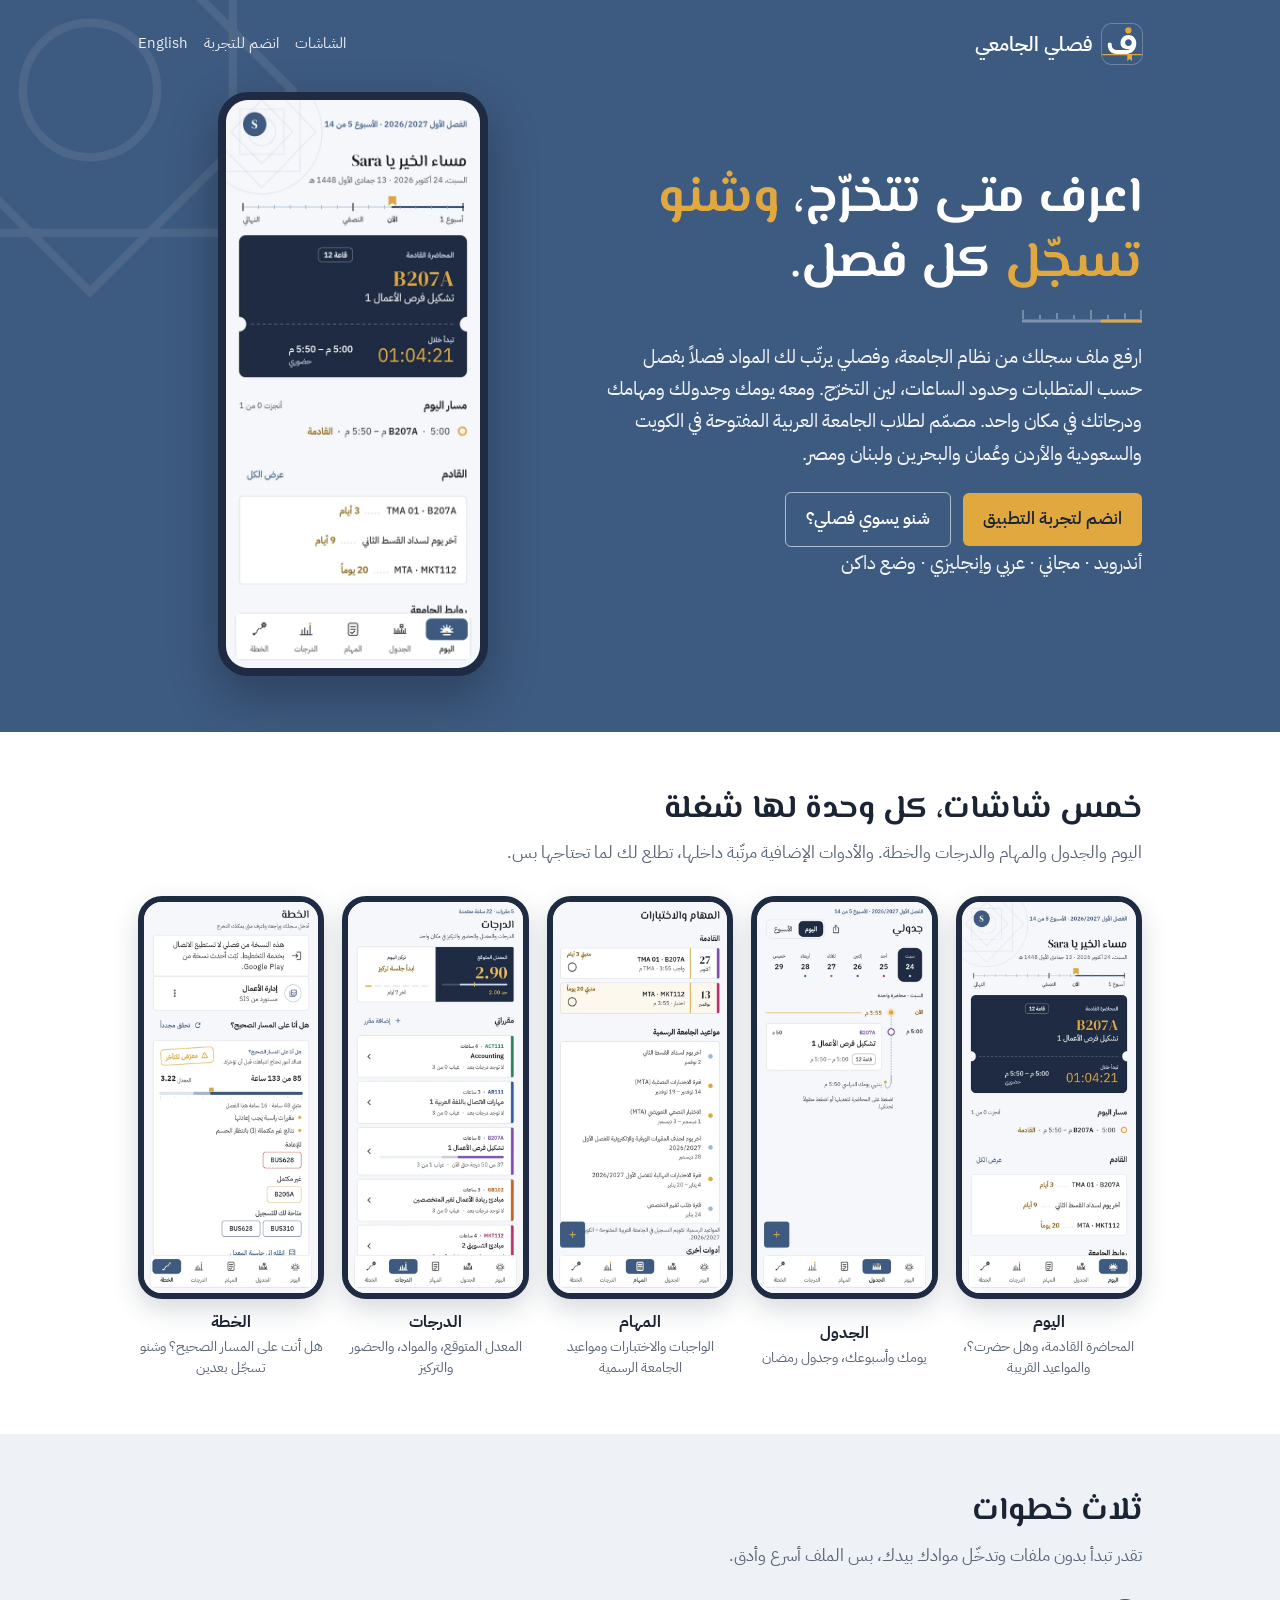
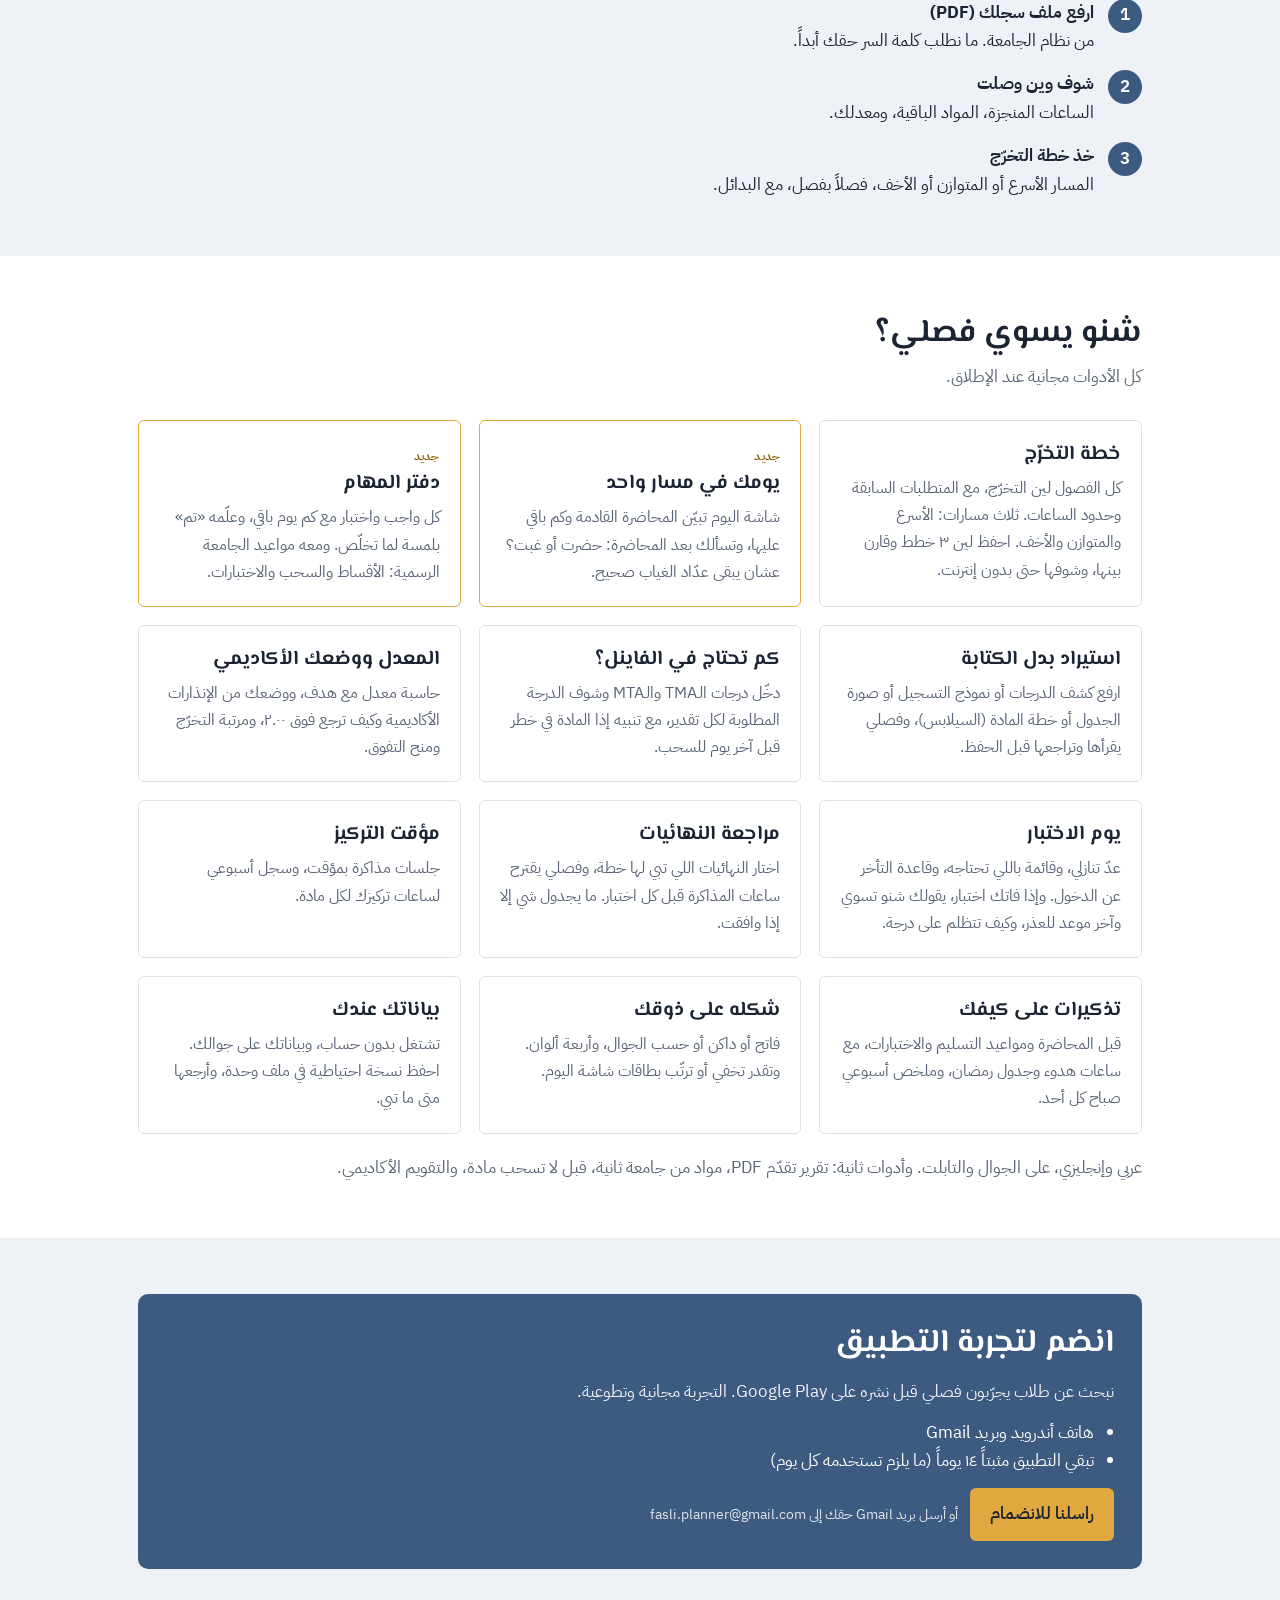
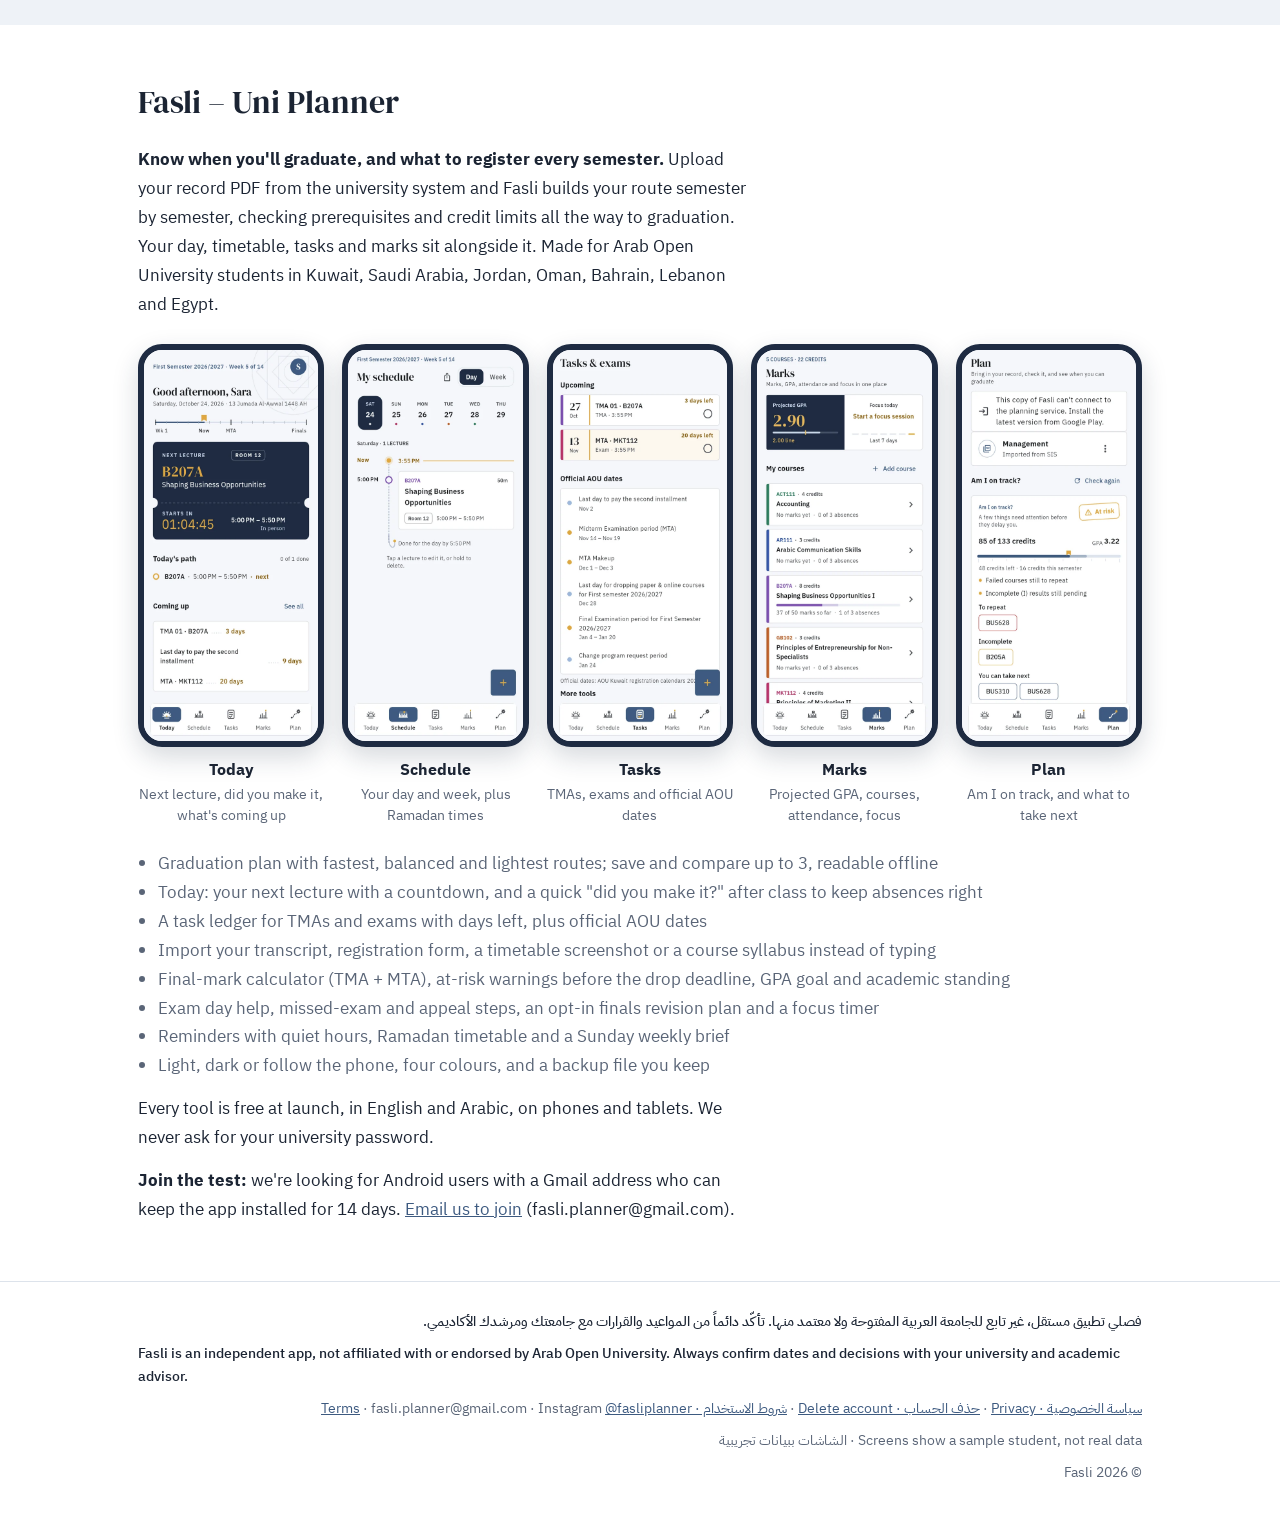
==== index.html @ 9a570fa9 "Terms of Use page; privacy policy: under-18 line, laws by country, no SIS passwords" ====
<!doctype html>
<html lang="ar" dir="rtl">
<head>
<meta charset="utf-8">
<meta name="viewport" content="width=device-width, initial-scale=1">
<title>Fasli – Uni Planner | فصلي الجامعي</title>
<meta name="description" content="فصلي: خطة تخرّجك فصلاً بفصل من ملف نظام الجامعة، وجدولك ومهامك ودرجاتك ومعدلك في مكان واحد. Fasli: your graduation plan from your SIS record, plus your timetable, tasks, marks and GPA.">
<meta property="og:title" content="Fasli – Uni Planner | فصلي الجامعي">
<meta property="og:description" content="Know when you'll graduate and what to register each semester. اعرف متى تتخرّج وشنو تسجّل كل فصل.">
<meta property="og:image" content="https://fasliplanner.github.io/img/ar_1_today.webp">
<link rel="icon" href="icon.svg" type="image/svg+xml">
<link rel="preconnect" href="https://fonts.googleapis.com">
<link rel="preconnect" href="https://fonts.gstatic.com" crossorigin>
<link rel="stylesheet" href="https://fonts.googleapis.com/css2?family=DM+Serif+Display&family=El+Messiri:wght@600;700&family=IBM+Plex+Sans+Arabic:wght@400;500;600&display=swap">
<style>
:root{--slate:#3D5A80;--night:#1E2B42;--gold:#E0A83F;--gold-text:#8A5E0E;--bg:#ffffff;--soft:#eef2f7;--ink:#1b2433;--muted:#5a6577;--line:#dde3eb;--link:#3D5A80;--card:#ffffff;
--display:"El Messiri","DM Serif Display",Georgia,serif;--body:"IBM Plex Sans Arabic",Tahoma,"Noto Sans Arabic",Arial,sans-serif}
@media (prefers-color-scheme:dark){:root{--bg:#11161e;--soft:#1a2230;--ink:#e8ecf2;--muted:#a1abba;--line:#2a3342;--link:#9cb8de;--card:#151b25;--gold-text:#E9B95A;color-scheme:dark}}
*{box-sizing:border-box}
body{margin:0;background:var(--bg);color:var(--ink);font:17px/1.7 var(--body)}
a{color:var(--link)}
:lang(en){--display:"DM Serif Display","El Messiri",Georgia,serif}
.in{max-width:1040px;margin:0 auto;padding-left:max(18px,env(safe-area-inset-left));padding-right:max(18px,env(safe-area-inset-right))}
header.hero{background:var(--slate);color:#fff;position:relative;overflow:hidden}
header.hero::before{content:"";position:absolute;inset-block-start:-120px;inset-inline-end:-120px;width:420px;height:420px;opacity:.08;background:url("data:image/svg+xml,%3Csvg xmlns='http://www.w3.org/2000/svg' viewBox='-50 -50 100 100'%3E%3Cg fill='none' stroke='%23fff' stroke-width='2'%3E%3Crect x='-34' y='-34' width='68' height='68'/%3E%3Crect x='-34' y='-34' width='68' height='68' transform='rotate(45)'/%3E%3Ccircle r='16'/%3E%3C/g%3E%3C/svg%3E") center/contain no-repeat;pointer-events:none}
header.hero .in{padding-top:24px;padding-bottom:56px;display:grid;gap:28px;position:relative}
nav{display:flex;justify-content:space-between;align-items:center;gap:12px;flex-wrap:wrap}
.brand{display:flex;align-items:center;gap:10px;font-weight:600;font-size:20px;color:#fff;text-decoration:none}
.brand img{width:40px;height:40px;border-radius:10px;box-shadow:0 0 0 1px rgba(255,255,255,.25)}
nav .links{display:flex;gap:16px;flex-wrap:wrap}
nav .links a{color:#fff;opacity:.9;font-size:15px;text-decoration:none}
.hero-grid{display:grid;grid-template-columns:1.25fr 1fr;gap:36px;align-items:center}
h1,h2,h3{font-family:var(--display);font-weight:700;text-wrap:balance}
:lang(en) h1,:lang(en) h2,:lang(en) h3,h2:lang(en){font-weight:400}
h1{font-size:clamp(32px,6vw,50px);line-height:1.3;margin:0 0 12px}
h1 em{font-style:normal;color:var(--gold)}
.ruler{display:block;width:120px;height:14px;margin:0 0 18px}
.hero p{margin:0 0 22px;opacity:.93;font-size:19px;max-width:34em}
.cta{display:flex;flex-wrap:wrap;gap:12px;align-items:center}
.btn{display:inline-block;padding:12px 20px;border-radius:6px;font-weight:600;text-decoration:none}
.btn:focus-visible{outline:3px solid var(--gold);outline-offset:2px}
.btn-gold{background:var(--gold);color:#1b2433}
.btn-ghost{border:1.5px solid rgba(255,255,255,.6);color:#fff}
.small{font-size:14px;opacity:.85}
.shot{display:block;width:100%;max-width:270px;height:auto;aspect-ratio:540/1168;border-radius:30px;border:8px solid var(--night);background:var(--night);box-shadow:0 20px 50px rgba(0,0,0,.28)}
.hero .shot{justify-self:center}
section{padding-top:56px;padding-bottom:56px}
section.alt{background:var(--soft)}
h2{font-size:clamp(26px,4vw,32px);line-height:1.35;margin:0 0 8px}
.lead{color:var(--muted);margin:0 0 28px;max-width:40em}
.tabs{display:grid;grid-template-columns:repeat(5,minmax(0,1fr));gap:18px}
.tabs figure{margin:0;display:grid;gap:10px;justify-items:center;text-align:center}
.tabs .shot{max-width:200px;border-width:6px;border-radius:24px;box-shadow:0 10px 26px rgba(30,43,66,.18)}
.tabs figcaption b{display:block;font-size:16px}
.tabs figcaption span{display:block;color:var(--muted);font-size:14px;line-height:1.5}
.grid{display:grid;grid-template-columns:repeat(auto-fit,minmax(250px,1fr));gap:18px}
.card{background:var(--card);border:1px solid var(--line);border-radius:6px;padding:20px}
.card.new{border-color:var(--gold)}
.card h3{margin:0 0 6px;font-size:20px;line-height:1.4}
.card p{margin:0;color:var(--muted);font-size:16px}
.tag{display:inline-block;font-size:12px;font-weight:600;color:var(--gold-text);letter-spacing:.02em;margin-bottom:4px}
.steps{counter-reset:s;display:grid;gap:14px;padding:0;margin:0;list-style:none}
.steps li{counter-increment:s;display:flex;gap:14px;align-items:flex-start}
.steps li::before{content:counter(s);flex:none;width:34px;height:34px;border-radius:50%;background:var(--slate);color:#fff;display:grid;place-items:center;font-weight:600}
.join{background:var(--slate);color:#fff;border-radius:10px;padding:28px;display:grid;gap:12px}
.join p{margin:0;opacity:.93}
.join ul{margin:0;padding-inline-start:20px}
.en{direction:ltr;text-align:left}
.en .in{display:grid;gap:14px}
.en p{margin:0;max-width:62ch}
.en ul{margin:0;padding-left:20px;color:var(--muted)}
.en .tabs{margin:10px 0}
footer{border-top:1px solid var(--line);padding-top:28px;padding-bottom:28px;color:var(--muted);font-size:14px}
footer .in{display:grid;gap:8px}
footer p{margin:0}
.disc{font-weight:500;color:var(--ink)}
@media (max-width:860px){.tabs{grid-template-columns:none;grid-auto-flow:column;grid-auto-columns:minmax(170px,46%);overflow-x:auto;scroll-snap-type:x mandatory;padding-bottom:8px}.tabs figure{scroll-snap-align:start}}
@media (max-width:720px){.hero-grid{grid-template-columns:1fr}}
</style>
</head>
<body>
<header class="hero">
  <div class="in">
    <nav>
      <a class="brand" href="./"><img src="icon.svg" alt="" width="40" height="40">فصلي الجامعي</a>
      <div class="links"><a href="#tabs">الشاشات</a><a href="#join">انضم للتجربة</a><a href="#en" lang="en">English</a></div>
    </nav>
    <div class="hero-grid">
      <div>
        <h1>اعرف متى تتخرّج، <em>وشنو تسجّل</em> كل فصل.</h1>
        <svg class="ruler" viewBox="0 0 120 14" aria-hidden="true"><path d="M1 12H119" stroke="rgba(255,255,255,.35)" stroke-width="3" stroke-linecap="round"/><path d="M80 12H119" stroke="#E0A83F" stroke-width="3" stroke-linecap="round"/><g stroke="rgba(255,255,255,.6)"><path d="M1 10V1M18 10V6M35 10V4M52 10V6M69 10V1M86 10V6M103 10V4M119 10V1"/></g></svg>
        <p>ارفع ملف سجلك من نظام الجامعة، وفصلي يرتّب لك المواد فصلاً بفصل حسب المتطلبات وحدود الساعات، لين التخرّج. ومعه يومك وجدولك ومهامك ودرجاتك في مكان واحد. مصمّم لطلاب الجامعة العربية المفتوحة في الكويت والسعودية والأردن وعُمان والبحرين ولبنان ومصر.</p>
        <div class="cta">
          <a class="btn btn-gold" href="#join">انضم لتجربة التطبيق</a>
          <a class="btn btn-ghost" href="#features">شنو يسوي فصلي؟</a>
        </div>
        <p class="small">أندرويد · مجاني · عربي وإنجليزي · وضع داكن</p>
      </div>
      <img class="shot" src="img/ar_1_today.webp" width="540" height="1168" alt="شاشة اليوم في فصلي: المحاضرة القادمة، وعدّ تنازلي، ومسار اليوم، ببيانات طالبة تجريبية">
    </div>
  </div>
</header>

<section id="tabs">
  <div class="in">
    <h2>خمس شاشات، كل وحدة لها شغلة</h2>
    <p class="lead">اليوم والجدول والمهام والدرجات والخطة. والأدوات الإضافية مرتّبة داخلها، تطلع لك لما تحتاجها بس.</p>
    <div class="tabs">
      <figure><img class="shot" src="img/ar_1_today.webp" width="540" height="1168" loading="lazy" alt="شاشة اليوم"><figcaption><b>اليوم</b><span>المحاضرة القادمة، وهل حضرت؟، والمواعيد القريبة</span></figcaption></figure>
      <figure><img class="shot" src="img/ar_2_schedule.webp" width="540" height="1168" loading="lazy" alt="شاشة الجدول"><figcaption><b>الجدول</b><span>يومك وأسبوعك، وجدول رمضان</span></figcaption></figure>
      <figure><img class="shot" src="img/ar_5_tasks.webp" width="540" height="1168" loading="lazy" alt="شاشة المهام والاختبارات"><figcaption><b>المهام</b><span>الواجبات والاختبارات ومواعيد الجامعة الرسمية</span></figcaption></figure>
      <figure><img class="shot" src="img/ar_4_marks.webp" width="540" height="1168" loading="lazy" alt="شاشة الدرجات"><figcaption><b>الدرجات</b><span>المعدل المتوقع، والمواد، والحضور والتركيز</span></figcaption></figure>
      <figure><img class="shot" src="img/ar_3_plan.webp" width="540" height="1168" loading="lazy" alt="شاشة الخطة"><figcaption><b>الخطة</b><span>هل أنت على المسار الصحيح؟ وشنو تسجّل بعدين</span></figcaption></figure>
    </div>
  </div>
</section>

<section class="alt" id="how">
  <div class="in">
    <h2>ثلاث خطوات</h2>
    <p class="lead">تقدر تبدأ بدون ملفات وتدخّل موادك بيدك، بس الملف أسرع وأدق.</p>
    <ol class="steps">
      <li><div><b>ارفع ملف سجلك (PDF)</b><br>من نظام الجامعة. ما نطلب كلمة السر حقك أبداً.</div></li>
      <li><div><b>شوف وين وصلت</b><br>الساعات المنجزة، المواد الباقية، ومعدلك.</div></li>
      <li><div><b>خذ خطة التخرّج</b><br>المسار الأسرع أو المتوازن أو الأخف، فصلاً بفصل، مع البدائل.</div></li>
    </ol>
  </div>
</section>

<section id="features">
  <div class="in">
    <h2>شنو يسوي فصلي؟</h2>
    <p class="lead">كل الأدوات مجانية عند الإطلاق.</p>
    <div class="grid">
      <div class="card"><h3>خطة التخرّج</h3><p>كل الفصول لين التخرّج، مع المتطلبات السابقة وحدود الساعات. ثلاث مسارات: الأسرع والمتوازن والأخف. احفظ لين ٣ خطط وقارن بينها، وشوفها حتى بدون إنترنت.</p></div>
      <div class="card new"><span class="tag">جديد</span><h3>يومك في مسار واحد</h3><p>شاشة اليوم تبيّن المحاضرة القادمة وكم باقي عليها، وتسألك بعد المحاضرة: حضرت أو غبت؟ عشان يبقى عدّاد الغياب صحيح.</p></div>
      <div class="card new"><span class="tag">جديد</span><h3>دفتر المهام</h3><p>كل واجب واختبار مع كم يوم باقي، وعلّمه «تم» بلمسة لما تخلّص. ومعه مواعيد الجامعة الرسمية: الأقساط والسحب والاختبارات.</p></div>
      <div class="card"><h3>استيراد بدل الكتابة</h3><p>ارفع كشف الدرجات أو نموذج التسجيل أو صورة الجدول أو خطة المادة (السيلابس)، وفصلي يقرأها وتراجعها قبل الحفظ.</p></div>
      <div class="card"><h3>كم تحتاج في الفاينل؟</h3><p>دخّل درجات الـTMA والـMTA وشوف الدرجة المطلوبة لكل تقدير، مع تنبيه إذا المادة في خطر قبل آخر يوم للسحب.</p></div>
      <div class="card"><h3>المعدل ووضعك الأكاديمي</h3><p>حاسبة معدل مع هدف، ووضعك من الإنذارات الأكاديمية وكيف ترجع فوق ٢.٠٠، ومرتبة التخرّج ومنح التفوق.</p></div>
      <div class="card"><h3>يوم الاختبار</h3><p>عدّ تنازلي، وقائمة باللي تحتاجه، وقاعدة التأخر عن الدخول. وإذا فاتك اختبار، يقولك شنو تسوي وآخر موعد للعذر، وكيف تتظلم على درجة.</p></div>
      <div class="card"><h3>مراجعة النهائيات</h3><p>اختار النهائيات اللي تبي لها خطة، وفصلي يقترح ساعات المذاكرة قبل كل اختبار. ما يجدول شي إلا إذا وافقت.</p></div>
      <div class="card"><h3>مؤقت التركيز</h3><p>جلسات مذاكرة بمؤقت، وسجل أسبوعي لساعات تركيزك لكل مادة.</p></div>
      <div class="card"><h3>تذكيرات على كيفك</h3><p>قبل المحاضرة ومواعيد التسليم والاختبارات، مع ساعات هدوء وجدول رمضان، وملخص أسبوعي صباح كل أحد.</p></div>
      <div class="card"><h3>شكله على ذوقك</h3><p>فاتح أو داكن أو حسب الجوال، وأربعة ألوان. وتقدر تخفي أو ترتّب بطاقات شاشة اليوم.</p></div>
      <div class="card"><h3>بياناتك عندك</h3><p>تشتغل بدون حساب، وبياناتك على جوالك. احفظ نسخة احتياطية في ملف وحدة، وأرجعها متى ما تبي.</p></div>
    </div>
    <p style="color:var(--muted);margin:20px 0 0">عربي وإنجليزي، على الجوال والتابلت. وأدوات ثانية: تقرير تقدّم PDF، مواد من جامعة ثانية، قبل لا تسحب مادة، والتقويم الأكاديمي.</p>
  </div>
</section>

<section id="join" class="alt">
  <div class="in">
    <div class="join">
      <h2 style="margin:0">انضم لتجربة التطبيق</h2>
      <p>نبحث عن طلاب يجرّبون فصلي قبل نشره على Google Play. التجربة مجانية وتطوعية.</p>
      <ul>
        <li>هاتف أندرويد وبريد Gmail</li>
        <li>تبقي التطبيق مثبتاً ١٤ يوماً (ما يلزم تستخدمه كل يوم)</li>
      </ul>
      <div class="cta"><a class="btn btn-gold" href="mailto:fasli.planner@gmail.com?subject=%D8%A3%D8%A8%D9%8A%20%D8%A3%D8%AC%D8%B1%D8%A8%20%D9%81%D8%B5%D9%84%D9%8A%20%2F%20Join%20the%20Fasli%20test&amp;body=Gmail%3A%20%0A%D9%86%D9%88%D8%B9%20%D8%A7%D9%84%D9%87%D8%A7%D8%AA%D9%81%20%2F%20Phone%3A%20%0A">راسلنا للانضمام</a><span class="small">أو أرسل بريد Gmail حقك إلى fasli.planner@gmail.com</span></div>
    </div>
  </div>
</section>

<section class="en" id="en" lang="en">
  <div class="in">
    <h2>Fasli – Uni Planner</h2>
    <p><b>Know when you'll graduate, and what to register every semester.</b> Upload your record PDF from the university system and Fasli builds your route semester by semester, checking prerequisites and credit limits all the way to graduation. Your day, timetable, tasks and marks sit alongside it. Made for Arab Open University students in Kuwait, Saudi Arabia, Jordan, Oman, Bahrain, Lebanon and Egypt.</p>
    <div class="tabs">
      <figure><img class="shot" src="img/en_1_today.webp" width="540" height="1168" loading="lazy" alt="Today screen"><figcaption><b>Today</b><span>Next lecture, did you make it, what's coming up</span></figcaption></figure>
      <figure><img class="shot" src="img/en_2_schedule.webp" width="540" height="1168" loading="lazy" alt="Schedule screen"><figcaption><b>Schedule</b><span>Your day and week, plus Ramadan times</span></figcaption></figure>
      <figure><img class="shot" src="img/en_5_tasks.webp" width="540" height="1168" loading="lazy" alt="Tasks screen"><figcaption><b>Tasks</b><span>TMAs, exams and official AOU dates</span></figcaption></figure>
      <figure><img class="shot" src="img/en_4_marks.webp" width="540" height="1168" loading="lazy" alt="Marks screen"><figcaption><b>Marks</b><span>Projected GPA, courses, attendance, focus</span></figcaption></figure>
      <figure><img class="shot" src="img/en_3_plan.webp" width="540" height="1168" loading="lazy" alt="Plan screen"><figcaption><b>Plan</b><span>Am I on track, and what to take next</span></figcaption></figure>
    </div>
    <ul>
      <li>Graduation plan with fastest, balanced and lightest routes; save and compare up to 3, readable offline</li>
      <li>Today: your next lecture with a countdown, and a quick "did you make it?" after class to keep absences right</li>
      <li>A task ledger for TMAs and exams with days left, plus official AOU dates</li>
      <li>Import your transcript, registration form, a timetable screenshot or a course syllabus instead of typing</li>
      <li>Final-mark calculator (TMA + MTA), at-risk warnings before the drop deadline, GPA goal and academic standing</li>
      <li>Exam day help, missed-exam and appeal steps, an opt-in finals revision plan and a focus timer</li>
      <li>Reminders with quiet hours, Ramadan timetable and a Sunday weekly brief</li>
      <li>Light, dark or follow the phone, four colours, and a backup file you keep</li>
    </ul>
    <p>Every tool is free at launch, in English and Arabic, on phones and tablets. We never ask for your university password.</p>
    <p><b>Join the test:</b> we're looking for Android users with a Gmail address who can keep the app installed for 14 days. <a href="mailto:fasli.planner@gmail.com?subject=Join%20the%20Fasli%20test&amp;body=Gmail%3A%20%0APhone%3A%20%0A">Email us to join</a> (fasli.planner@gmail.com).</p>
  </div>
</section>

<footer>
  <div class="in">
    <p class="disc">فصلي تطبيق مستقل، غير تابع للجامعة العربية المفتوحة ولا معتمد منها. تأكّد دائماً من المواعيد والقرارات مع جامعتك ومرشدك الأكاديمي.</p>
    <p class="disc" lang="en" dir="ltr">Fasli is an independent app, not affiliated with or endorsed by Arab Open University. Always confirm dates and decisions with your university and academic advisor.</p>
    <p><a href="privacy/">سياسة الخصوصية · Privacy</a> · <a href="delete-account/">حذف الحساب · Delete account</a> · <a href="terms/">شروط الاستخدام · Terms</a> · fasli.planner@gmail.com · Instagram <a href="https://www.instagram.com/fasliplanner/">@fasliplanner</a></p>
    <p>Screens show a sample student, not real data · الشاشات ببيانات تجريبية</p>
    <p>© 2026 Fasli</p>
  </div>
</footer>
</body>
</html>
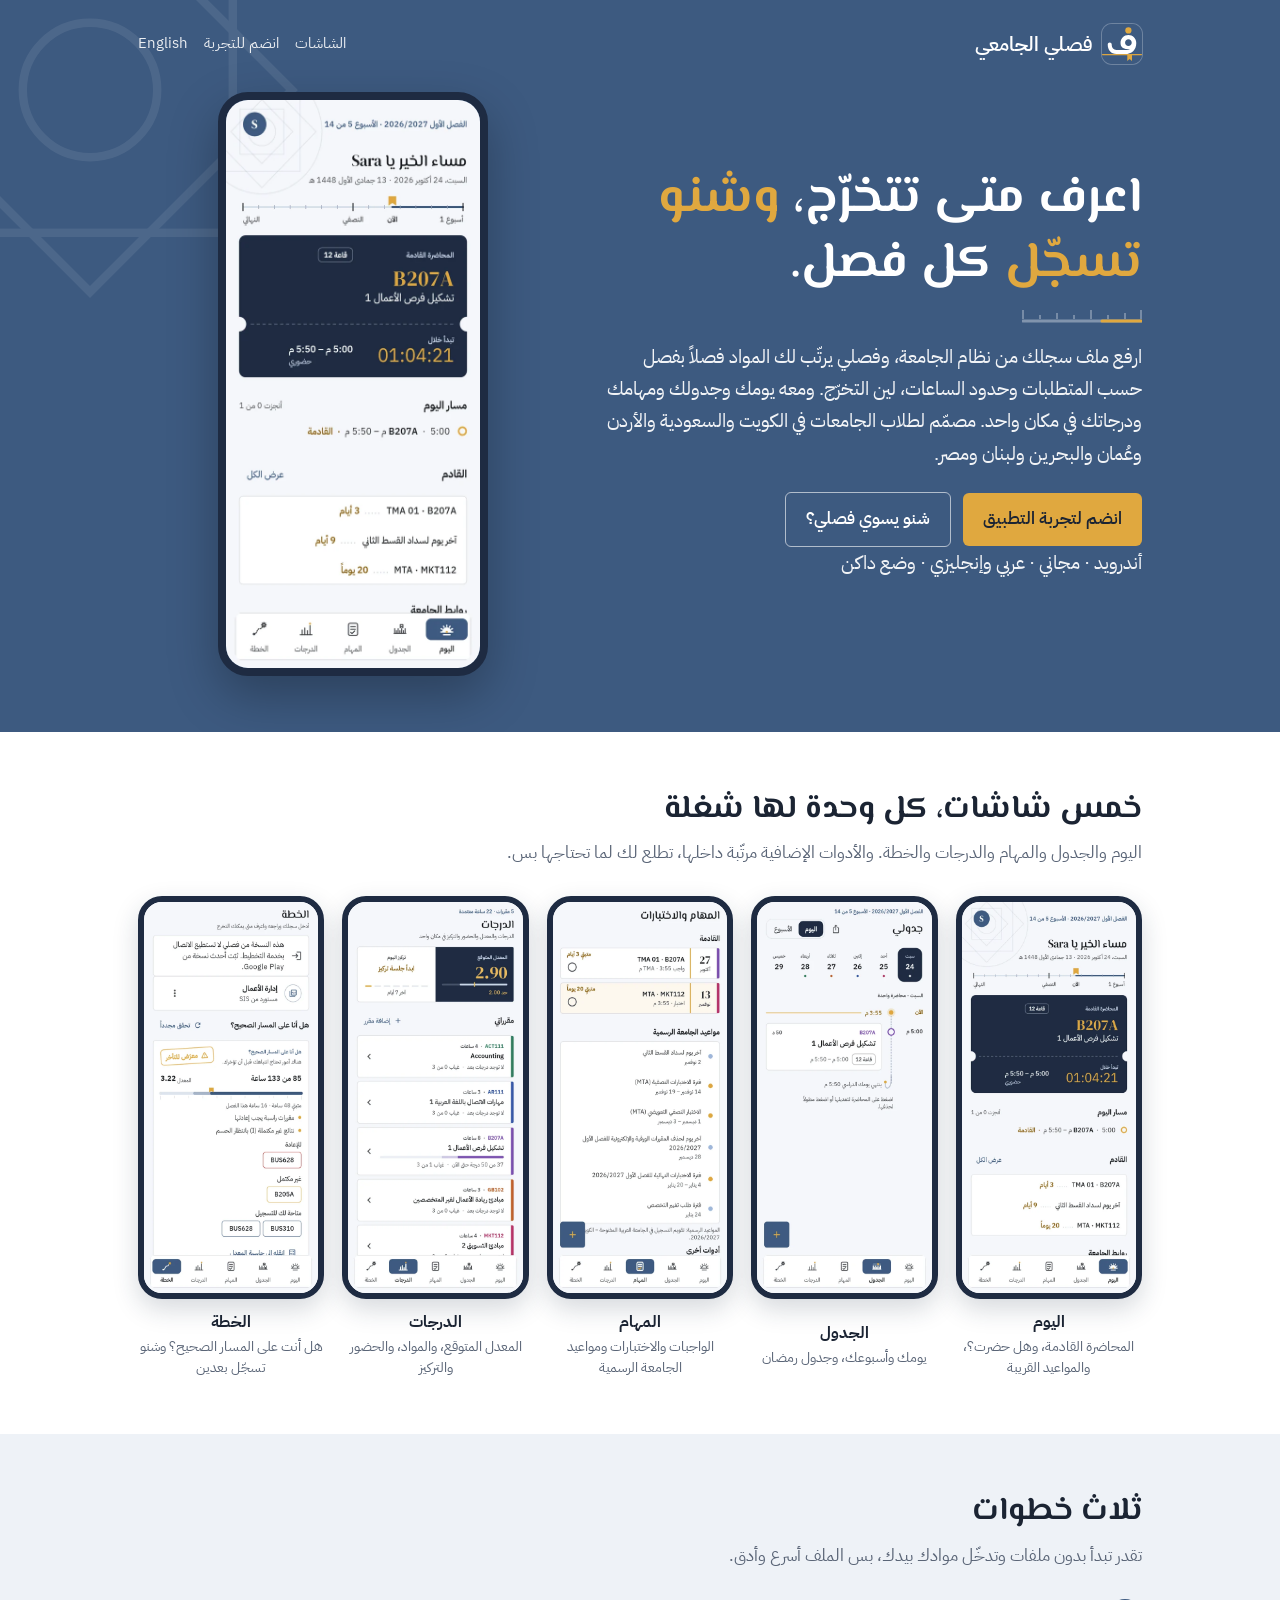
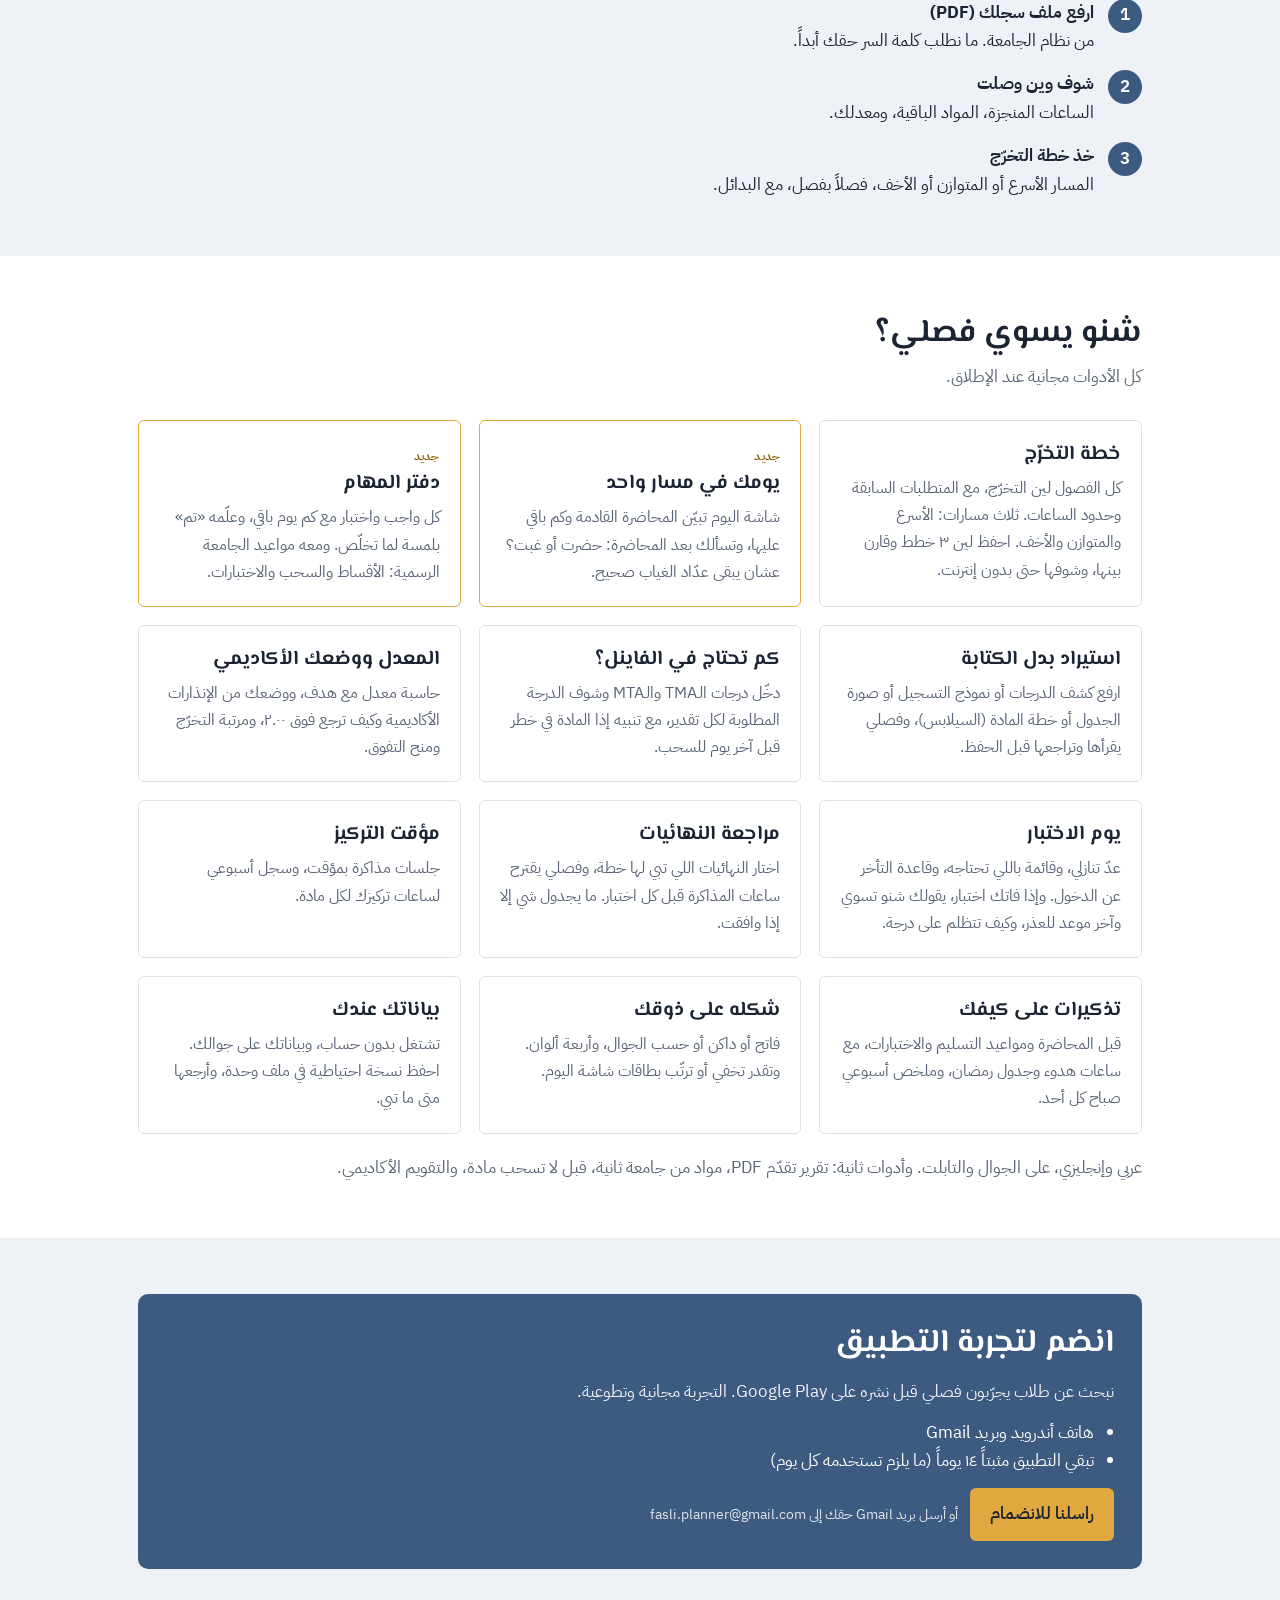
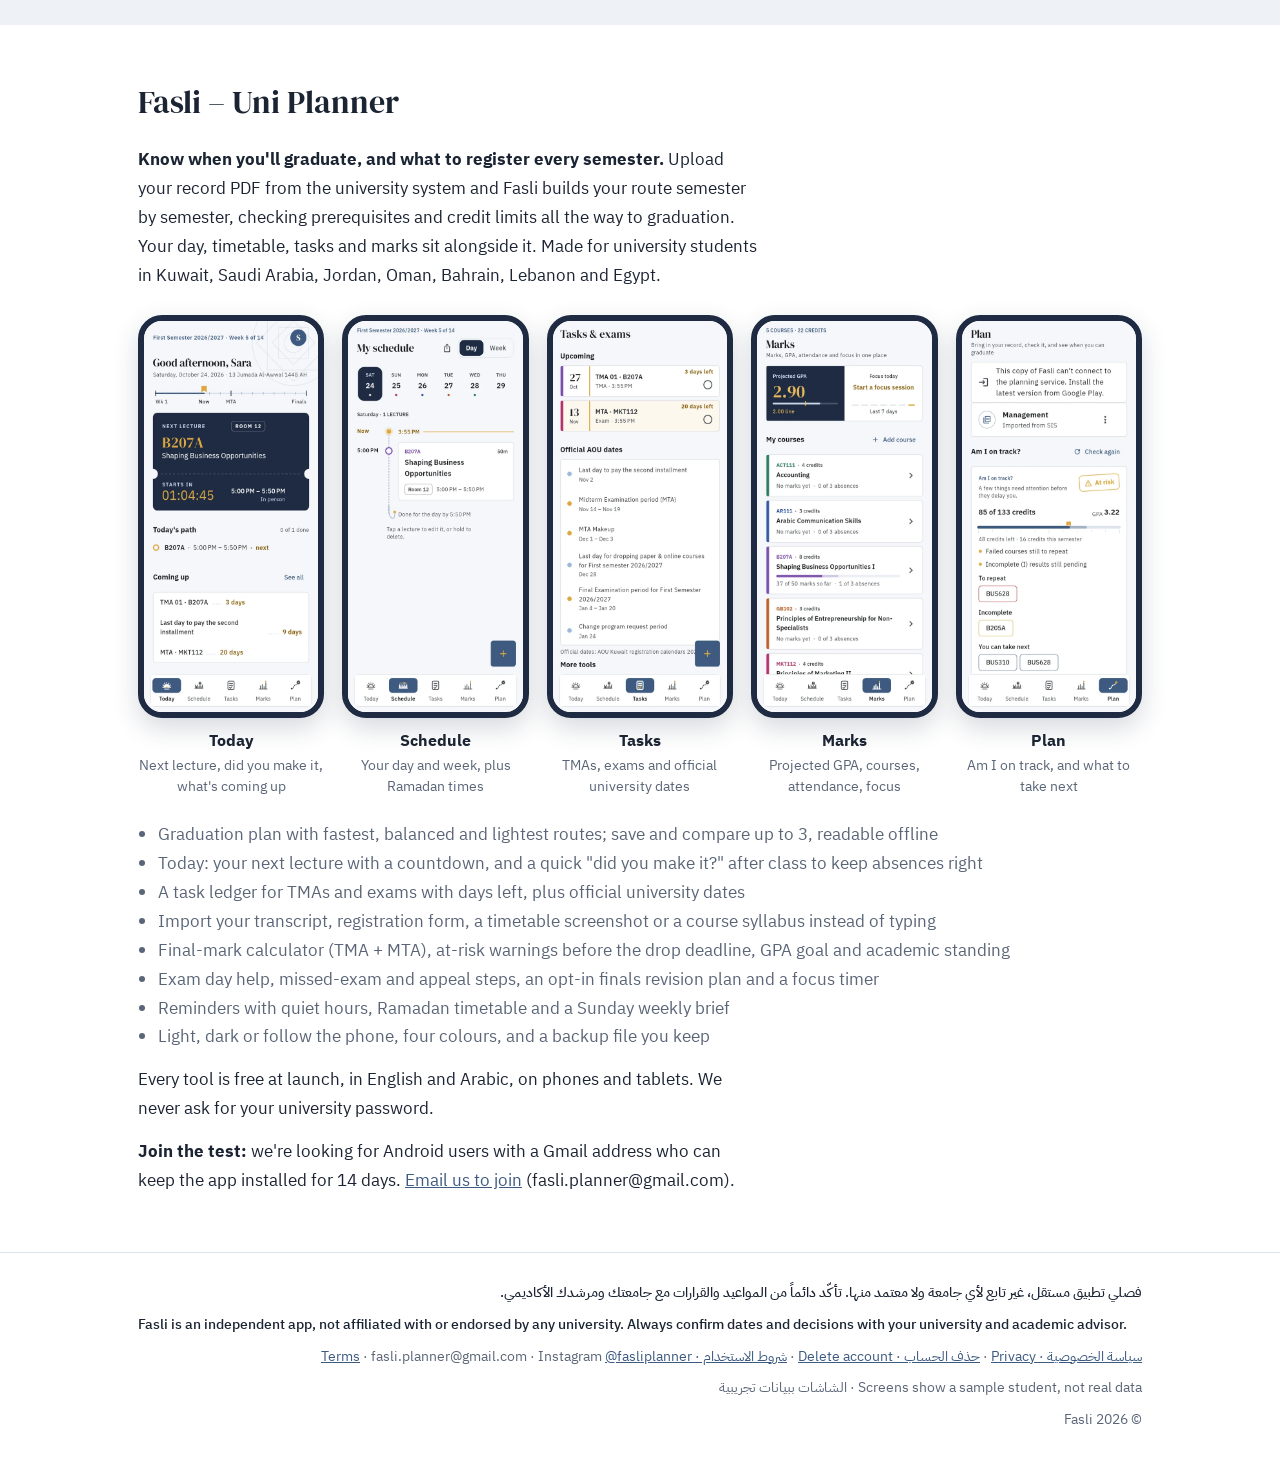
==== commit 5d0e5818: "Add files via upload" ====
--- a/index.html
+++ b/index.html
@@ -89,7 +89,7 @@
       <div>
         <h1>اعرف متى تتخرّج، <em>وشنو تسجّل</em> كل فصل.</h1>
         <svg class="ruler" viewBox="0 0 120 14" aria-hidden="true"><path d="M1 12H119" stroke="rgba(255,255,255,.35)" stroke-width="3" stroke-linecap="round"/><path d="M80 12H119" stroke="#E0A83F" stroke-width="3" stroke-linecap="round"/><g stroke="rgba(255,255,255,.6)"><path d="M1 10V1M18 10V6M35 10V4M52 10V6M69 10V1M86 10V6M103 10V4M119 10V1"/></g></svg>
-        <p>ارفع ملف سجلك من نظام الجامعة، وفصلي يرتّب لك المواد فصلاً بفصل حسب المتطلبات وحدود الساعات، لين التخرّج. ومعه يومك وجدولك ومهامك ودرجاتك في مكان واحد. مصمّم لطلاب الجامعة العربية المفتوحة في الكويت والسعودية والأردن وعُمان والبحرين ولبنان ومصر.</p>
+        <p>ارفع ملف سجلك من نظام الجامعة، وفصلي يرتّب لك المواد فصلاً بفصل حسب المتطلبات وحدود الساعات، لين التخرّج. ومعه يومك وجدولك ومهامك ودرجاتك في مكان واحد. مصمّم لطلاب الجامعات في الكويت والسعودية والأردن وعُمان والبحرين ولبنان ومصر.</p>
         <div class="cta">
           <a class="btn btn-gold" href="#join">انضم لتجربة التطبيق</a>
           <a class="btn btn-ghost" href="#features">شنو يسوي فصلي؟</a>
@@ -166,18 +166,18 @@
 <section class="en" id="en" lang="en">
   <div class="in">
     <h2>Fasli – Uni Planner</h2>
-    <p><b>Know when you'll graduate, and what to register every semester.</b> Upload your record PDF from the university system and Fasli builds your route semester by semester, checking prerequisites and credit limits all the way to graduation. Your day, timetable, tasks and marks sit alongside it. Made for Arab Open University students in Kuwait, Saudi Arabia, Jordan, Oman, Bahrain, Lebanon and Egypt.</p>
+    <p><b>Know when you'll graduate, and what to register every semester.</b> Upload your record PDF from the university system and Fasli builds your route semester by semester, checking prerequisites and credit limits all the way to graduation. Your day, timetable, tasks and marks sit alongside it. Made for university students in Kuwait, Saudi Arabia, Jordan, Oman, Bahrain, Lebanon and Egypt.</p>
     <div class="tabs">
       <figure><img class="shot" src="img/en_1_today.webp" width="540" height="1168" loading="lazy" alt="Today screen"><figcaption><b>Today</b><span>Next lecture, did you make it, what's coming up</span></figcaption></figure>
       <figure><img class="shot" src="img/en_2_schedule.webp" width="540" height="1168" loading="lazy" alt="Schedule screen"><figcaption><b>Schedule</b><span>Your day and week, plus Ramadan times</span></figcaption></figure>
-      <figure><img class="shot" src="img/en_5_tasks.webp" width="540" height="1168" loading="lazy" alt="Tasks screen"><figcaption><b>Tasks</b><span>TMAs, exams and official AOU dates</span></figcaption></figure>
+      <figure><img class="shot" src="img/en_5_tasks.webp" width="540" height="1168" loading="lazy" alt="Tasks screen"><figcaption><b>Tasks</b><span>TMAs, exams and official university dates</span></figcaption></figure>
       <figure><img class="shot" src="img/en_4_marks.webp" width="540" height="1168" loading="lazy" alt="Marks screen"><figcaption><b>Marks</b><span>Projected GPA, courses, attendance, focus</span></figcaption></figure>
       <figure><img class="shot" src="img/en_3_plan.webp" width="540" height="1168" loading="lazy" alt="Plan screen"><figcaption><b>Plan</b><span>Am I on track, and what to take next</span></figcaption></figure>
     </div>
     <ul>
       <li>Graduation plan with fastest, balanced and lightest routes; save and compare up to 3, readable offline</li>
       <li>Today: your next lecture with a countdown, and a quick "did you make it?" after class to keep absences right</li>
-      <li>A task ledger for TMAs and exams with days left, plus official AOU dates</li>
+      <li>A task ledger for TMAs and exams with days left, plus official university dates</li>
       <li>Import your transcript, registration form, a timetable screenshot or a course syllabus instead of typing</li>
       <li>Final-mark calculator (TMA + MTA), at-risk warnings before the drop deadline, GPA goal and academic standing</li>
       <li>Exam day help, missed-exam and appeal steps, an opt-in finals revision plan and a focus timer</li>
@@ -191,8 +191,8 @@
 
 <footer>
   <div class="in">
-    <p class="disc">فصلي تطبيق مستقل، غير تابع للجامعة العربية المفتوحة ولا معتمد منها. تأكّد دائماً من المواعيد والقرارات مع جامعتك ومرشدك الأكاديمي.</p>
-    <p class="disc" lang="en" dir="ltr">Fasli is an independent app, not affiliated with or endorsed by Arab Open University. Always confirm dates and decisions with your university and academic advisor.</p>
+    <p class="disc">فصلي تطبيق مستقل، غير تابع لأي جامعة ولا معتمد منها. تأكّد دائماً من المواعيد والقرارات مع جامعتك ومرشدك الأكاديمي.</p>
+    <p class="disc" lang="en" dir="ltr">Fasli is an independent app, not affiliated with or endorsed by any university. Always confirm dates and decisions with your university and academic advisor.</p>
     <p><a href="privacy/">سياسة الخصوصية · Privacy</a> · <a href="delete-account/">حذف الحساب · Delete account</a> · <a href="terms/">شروط الاستخدام · Terms</a> · fasli.planner@gmail.com · Instagram <a href="https://www.instagram.com/fasliplanner/">@fasliplanner</a></p>
     <p>Screens show a sample student, not real data · الشاشات ببيانات تجريبية</p>
     <p>© 2026 Fasli</p>
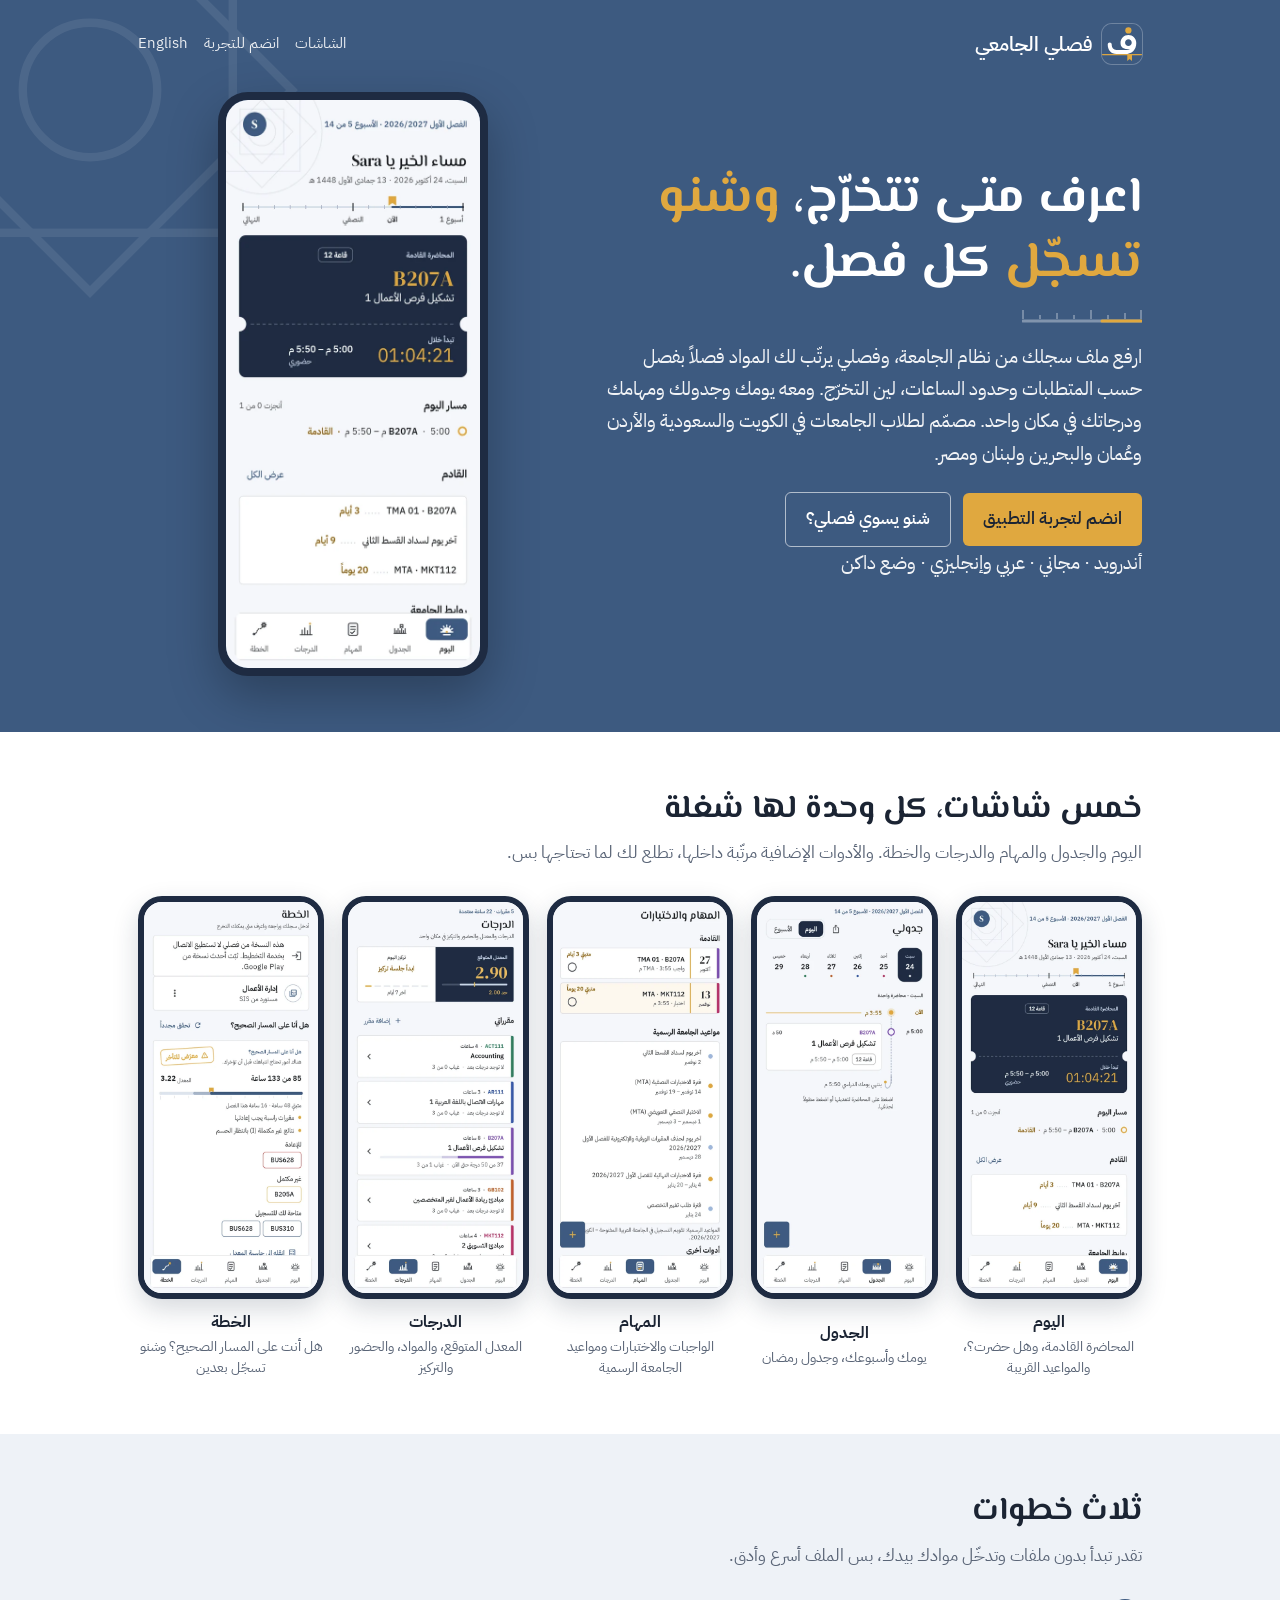
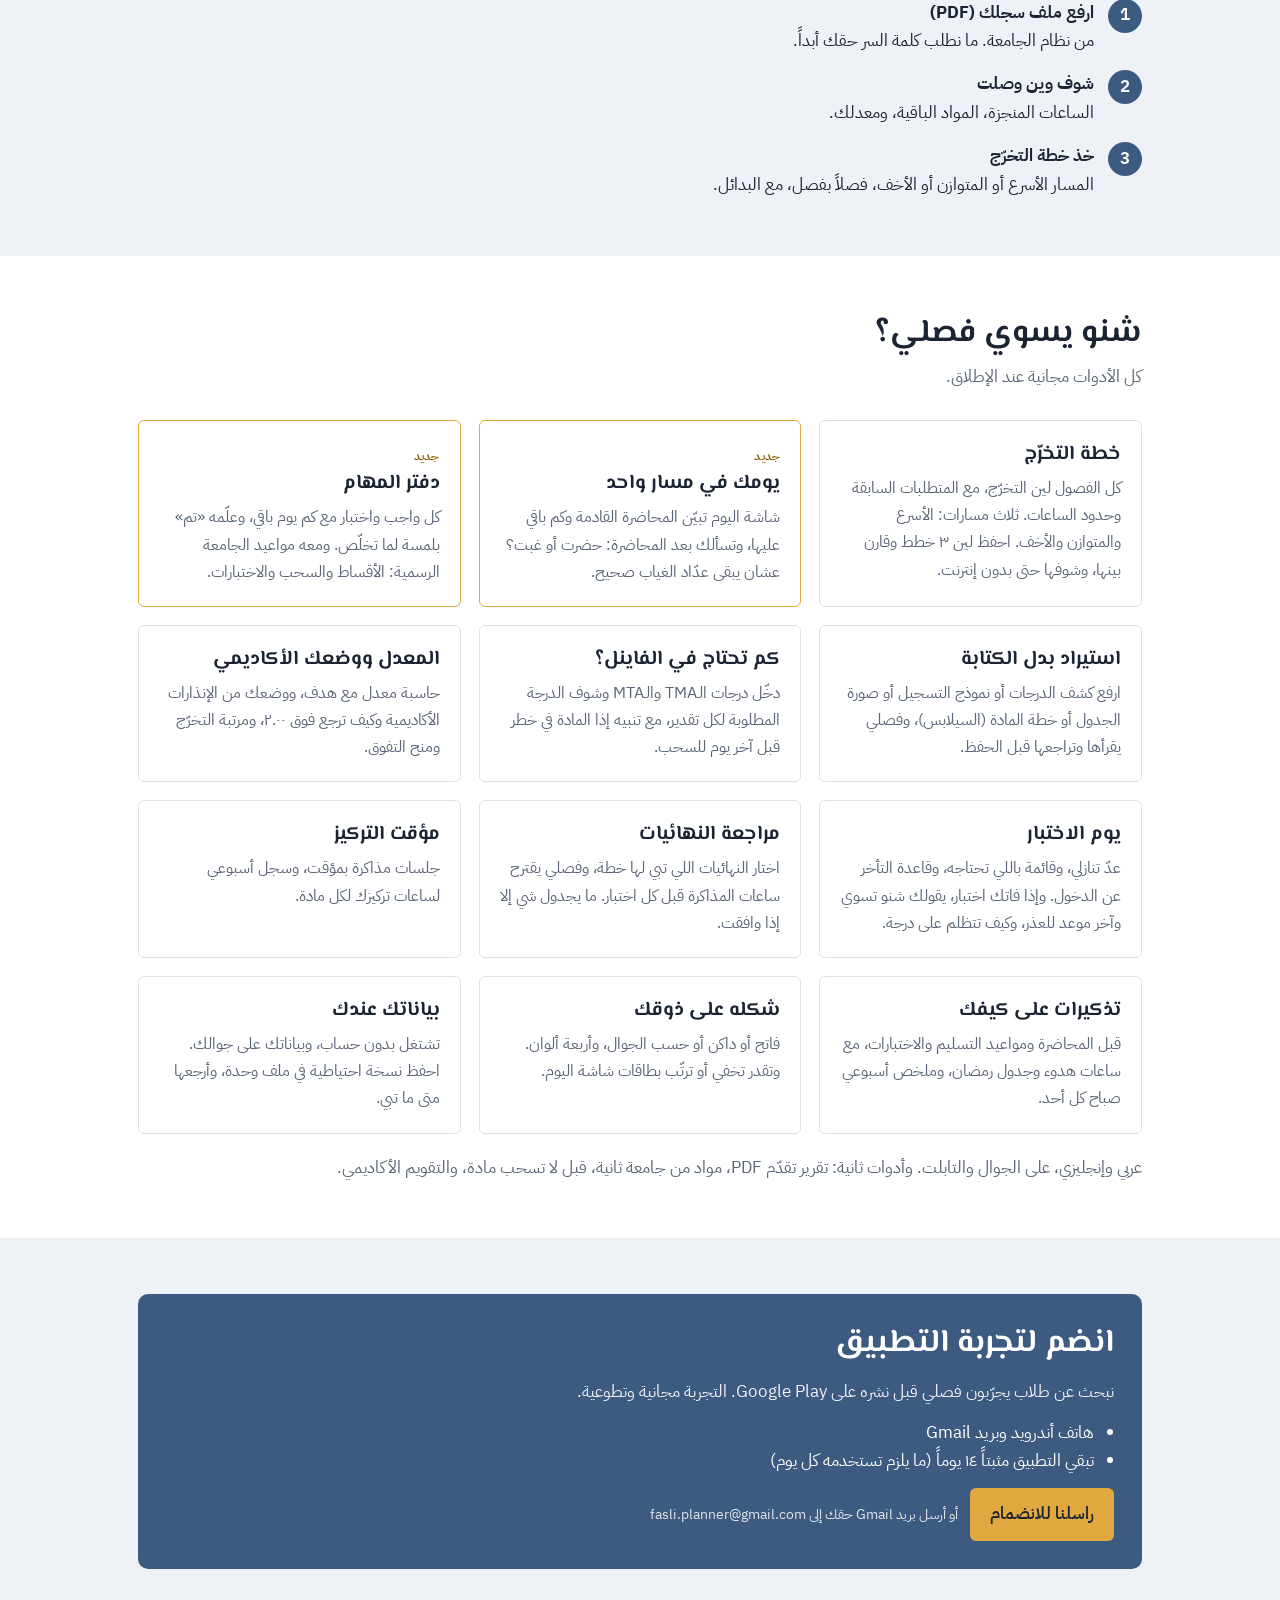
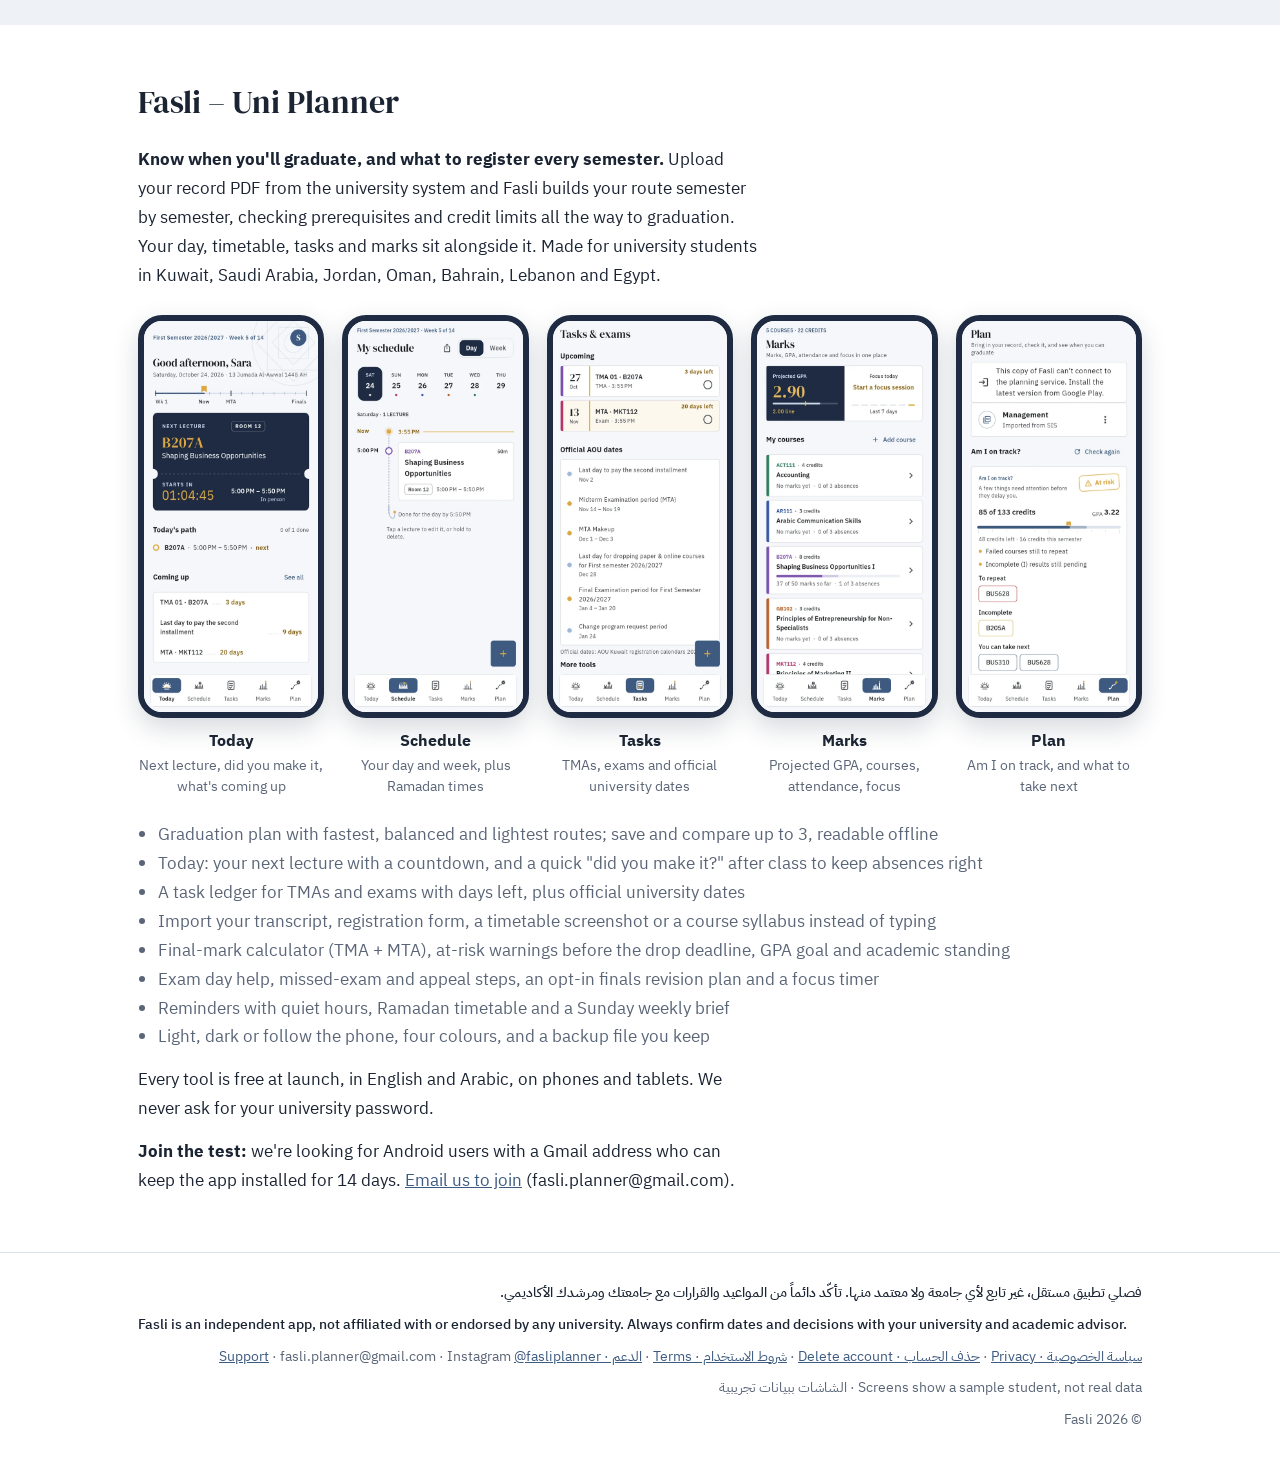
==== commit 8ff9de60: "Add files via upload" ====
--- a/index.html
+++ b/index.html
@@ -38,7 +38,10 @@
 .hero p{margin:0 0 22px;opacity:.93;font-size:19px;max-width:34em}
 .cta{display:flex;flex-wrap:wrap;gap:12px;align-items:center}
 .btn{display:inline-block;padding:12px 20px;border-radius:6px;font-weight:600;text-decoration:none}
-.btn:focus-visible{outline:3px solid var(--gold);outline-offset:2px}
+.btn:focus-visible,a:focus-visible,.tabs:focus-visible{outline:3px solid var(--gold);outline-offset:2px}
+.skip{position:absolute;inset-inline-start:12px;top:-60px;z-index:10;background:var(--gold);color:#1b2433;padding:10px 16px;border-radius:6px;font-weight:600;text-decoration:none}
+.skip:focus{top:12px}
+@media (prefers-reduced-motion:reduce){*{scroll-behavior:auto!important;animation:none!important;transition:none!important}}
 .btn-gold{background:var(--gold);color:#1b2433}
 .btn-ghost{border:1.5px solid rgba(255,255,255,.6);color:#fff}
 .small{font-size:14px;opacity:.85}
@@ -79,6 +82,7 @@
 </style>
 </head>
 <body>
+<a class="skip" href="#main">تخطَّ إلى المحتوى</a>
 <header class="hero">
   <div class="in">
     <nav>
@@ -100,12 +104,13 @@
     </div>
   </div>
 </header>
+<main id="main">
 
 <section id="tabs">
   <div class="in">
     <h2>خمس شاشات، كل وحدة لها شغلة</h2>
     <p class="lead">اليوم والجدول والمهام والدرجات والخطة. والأدوات الإضافية مرتّبة داخلها، تطلع لك لما تحتاجها بس.</p>
-    <div class="tabs">
+    <div class="tabs" tabindex="0" role="region" aria-label="شاشات فصلي">
       <figure><img class="shot" src="img/ar_1_today.webp" width="540" height="1168" loading="lazy" alt="شاشة اليوم"><figcaption><b>اليوم</b><span>المحاضرة القادمة، وهل حضرت؟، والمواعيد القريبة</span></figcaption></figure>
       <figure><img class="shot" src="img/ar_2_schedule.webp" width="540" height="1168" loading="lazy" alt="شاشة الجدول"><figcaption><b>الجدول</b><span>يومك وأسبوعك، وجدول رمضان</span></figcaption></figure>
       <figure><img class="shot" src="img/ar_5_tasks.webp" width="540" height="1168" loading="lazy" alt="شاشة المهام والاختبارات"><figcaption><b>المهام</b><span>الواجبات والاختبارات ومواعيد الجامعة الرسمية</span></figcaption></figure>
@@ -167,7 +172,7 @@
   <div class="in">
     <h2>Fasli – Uni Planner</h2>
     <p><b>Know when you'll graduate, and what to register every semester.</b> Upload your record PDF from the university system and Fasli builds your route semester by semester, checking prerequisites and credit limits all the way to graduation. Your day, timetable, tasks and marks sit alongside it. Made for university students in Kuwait, Saudi Arabia, Jordan, Oman, Bahrain, Lebanon and Egypt.</p>
-    <div class="tabs">
+    <div class="tabs" tabindex="0" role="region" aria-label="Fasli screens">
       <figure><img class="shot" src="img/en_1_today.webp" width="540" height="1168" loading="lazy" alt="Today screen"><figcaption><b>Today</b><span>Next lecture, did you make it, what's coming up</span></figcaption></figure>
       <figure><img class="shot" src="img/en_2_schedule.webp" width="540" height="1168" loading="lazy" alt="Schedule screen"><figcaption><b>Schedule</b><span>Your day and week, plus Ramadan times</span></figcaption></figure>
       <figure><img class="shot" src="img/en_5_tasks.webp" width="540" height="1168" loading="lazy" alt="Tasks screen"><figcaption><b>Tasks</b><span>TMAs, exams and official university dates</span></figcaption></figure>
@@ -188,12 +193,13 @@
     <p><b>Join the test:</b> we're looking for Android users with a Gmail address who can keep the app installed for 14 days. <a href="mailto:fasli.planner@gmail.com?subject=Join%20the%20Fasli%20test&amp;body=Gmail%3A%20%0APhone%3A%20%0A">Email us to join</a> (fasli.planner@gmail.com).</p>
   </div>
 </section>
+</main>
 
 <footer>
   <div class="in">
     <p class="disc">فصلي تطبيق مستقل، غير تابع لأي جامعة ولا معتمد منها. تأكّد دائماً من المواعيد والقرارات مع جامعتك ومرشدك الأكاديمي.</p>
     <p class="disc" lang="en" dir="ltr">Fasli is an independent app, not affiliated with or endorsed by any university. Always confirm dates and decisions with your university and academic advisor.</p>
-    <p><a href="privacy/">سياسة الخصوصية · Privacy</a> · <a href="delete-account/">حذف الحساب · Delete account</a> · <a href="terms/">شروط الاستخدام · Terms</a> · fasli.planner@gmail.com · Instagram <a href="https://www.instagram.com/fasliplanner/">@fasliplanner</a></p>
+    <p><a href="privacy/">سياسة الخصوصية · Privacy</a> · <a href="delete-account/">حذف الحساب · Delete account</a> · <a href="terms/">شروط الاستخدام · Terms</a> · <a href="support/">الدعم · Support</a> · fasli.planner@gmail.com · Instagram <a href="https://www.instagram.com/fasliplanner/">@fasliplanner</a></p>
     <p>Screens show a sample student, not real data · الشاشات ببيانات تجريبية</p>
     <p>© 2026 Fasli</p>
   </div>
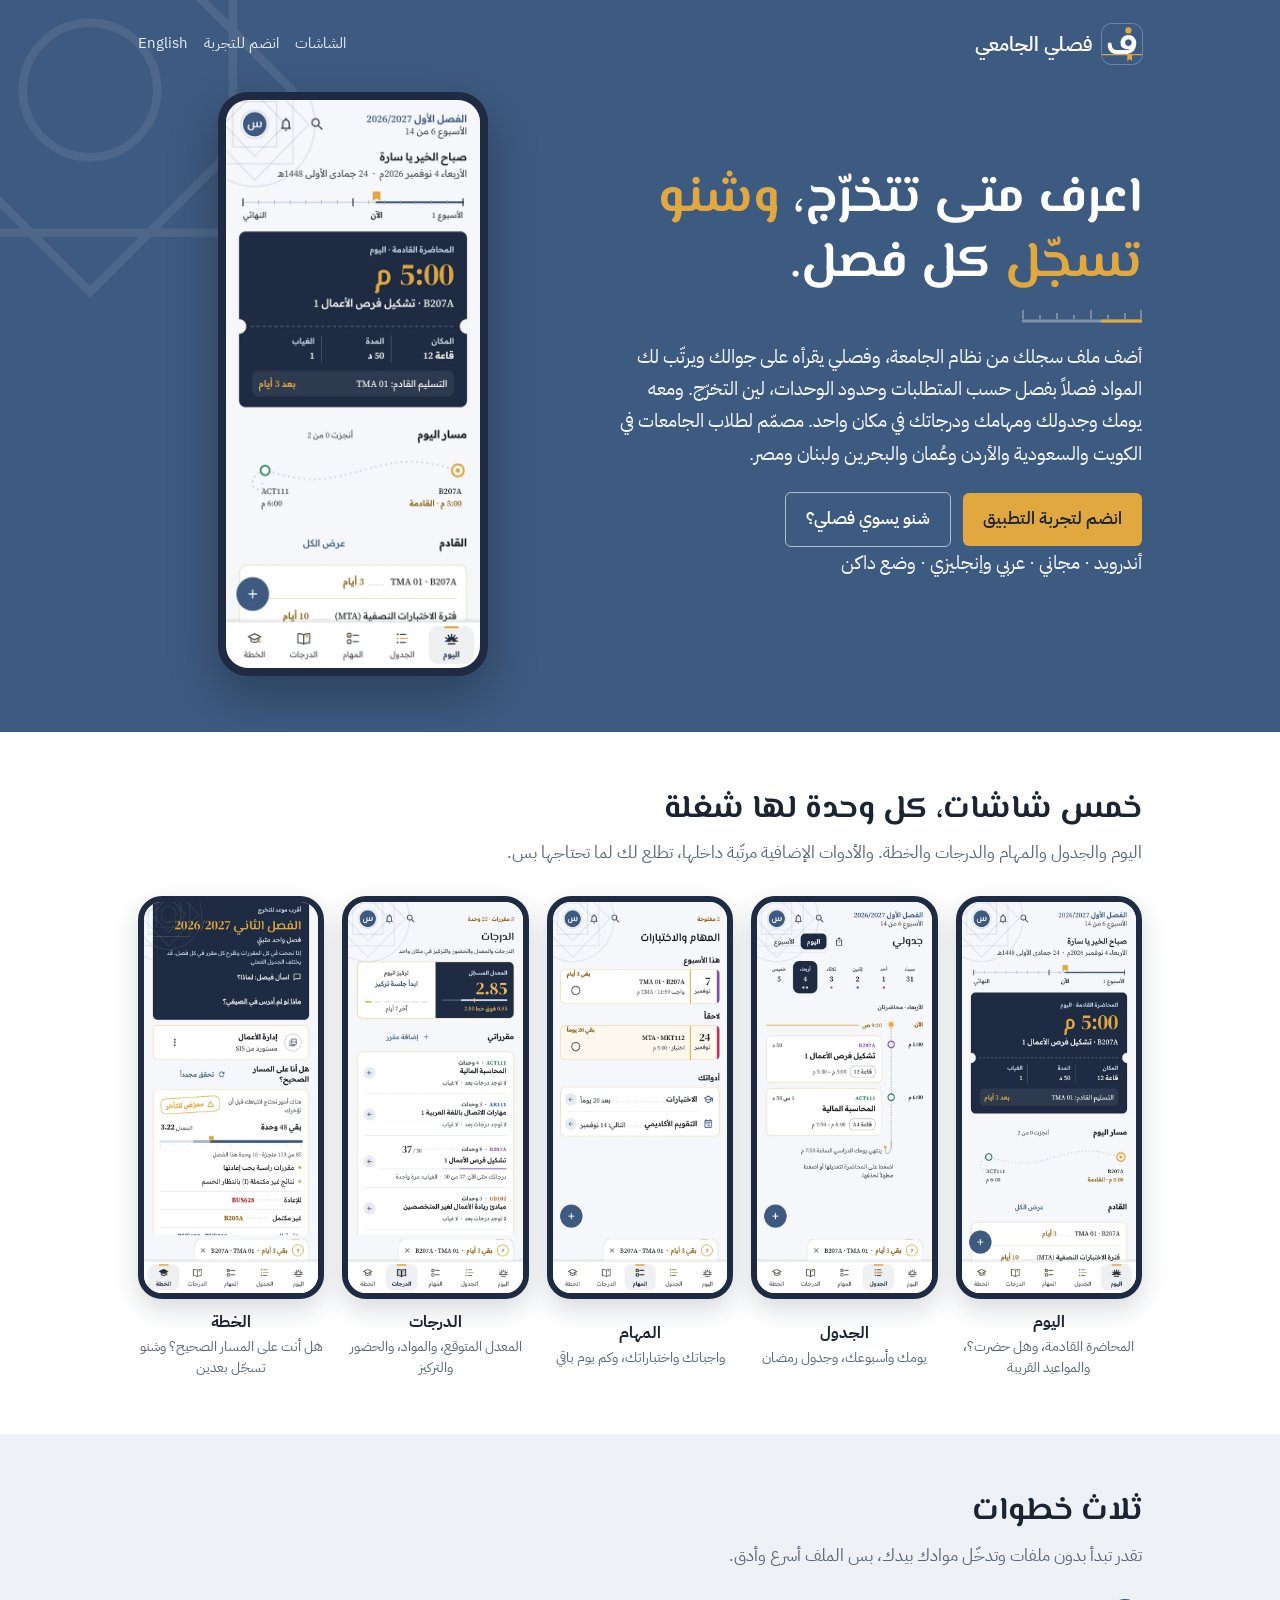
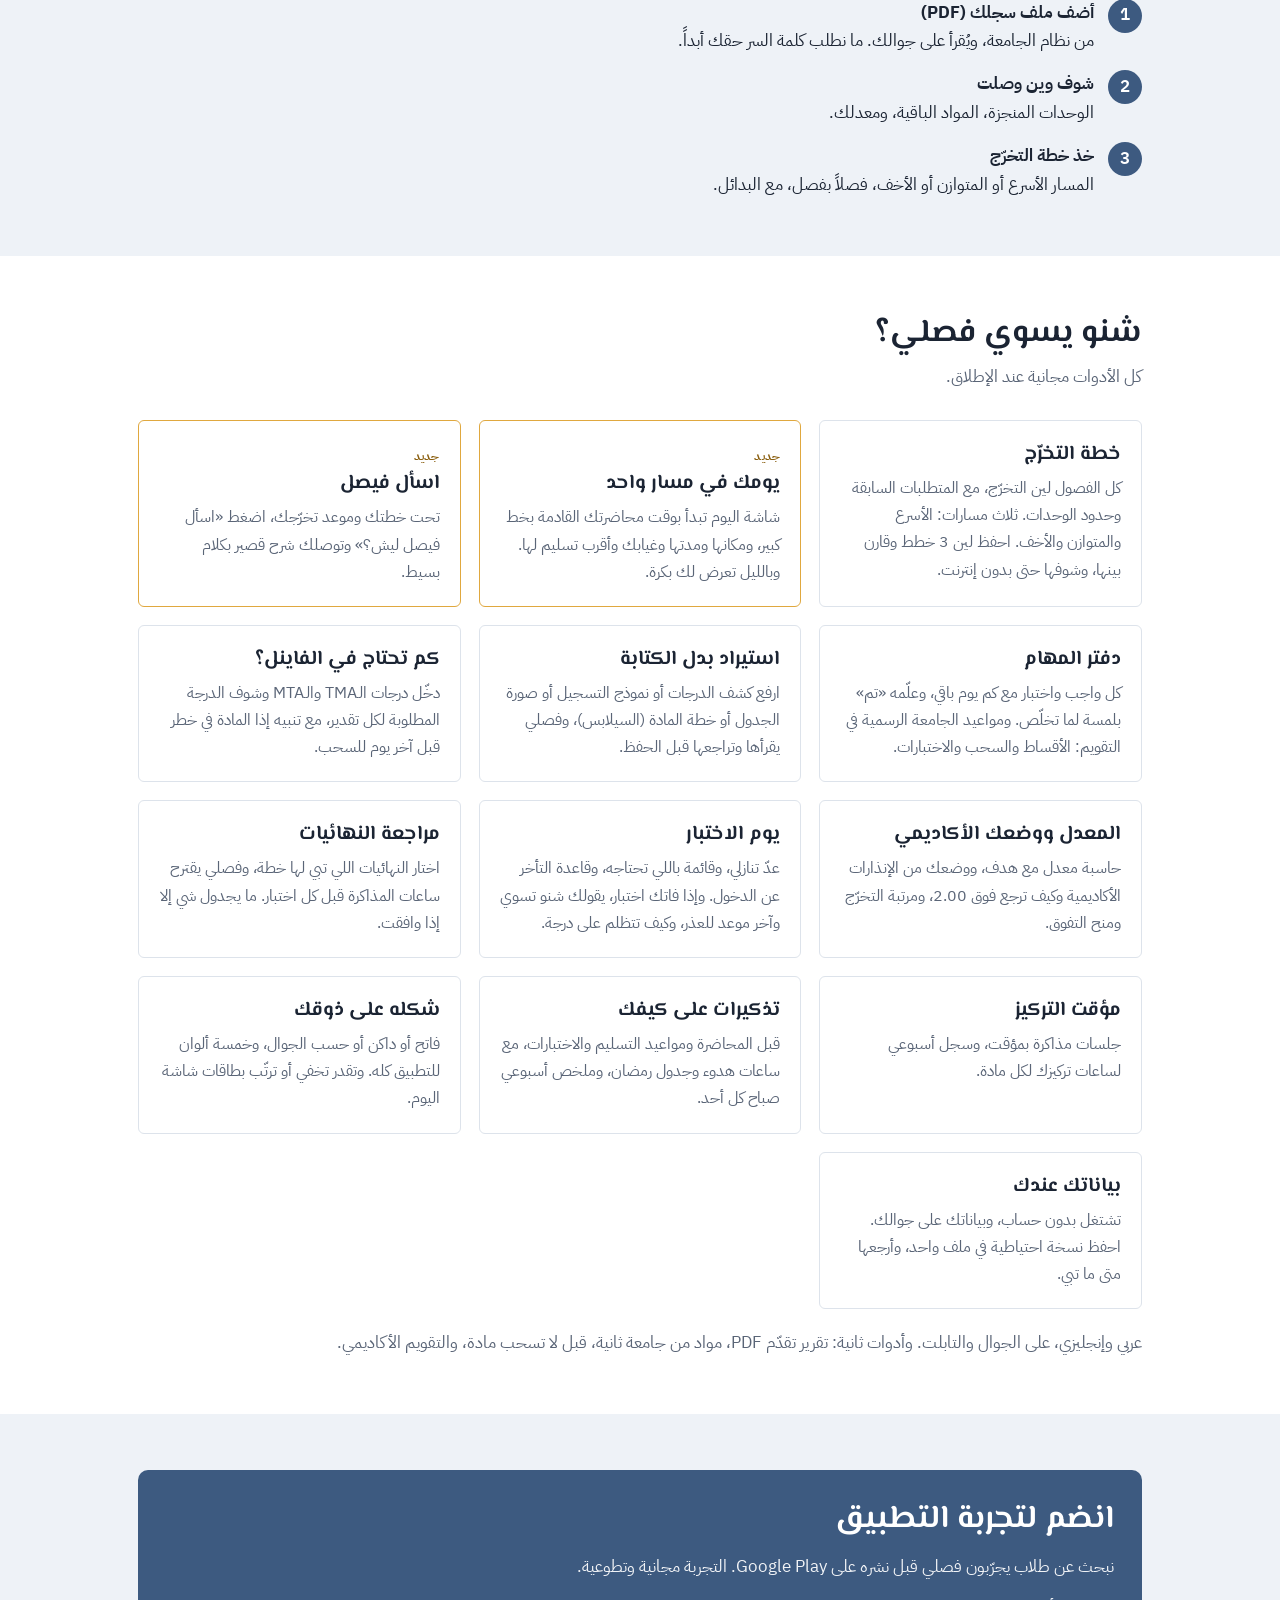
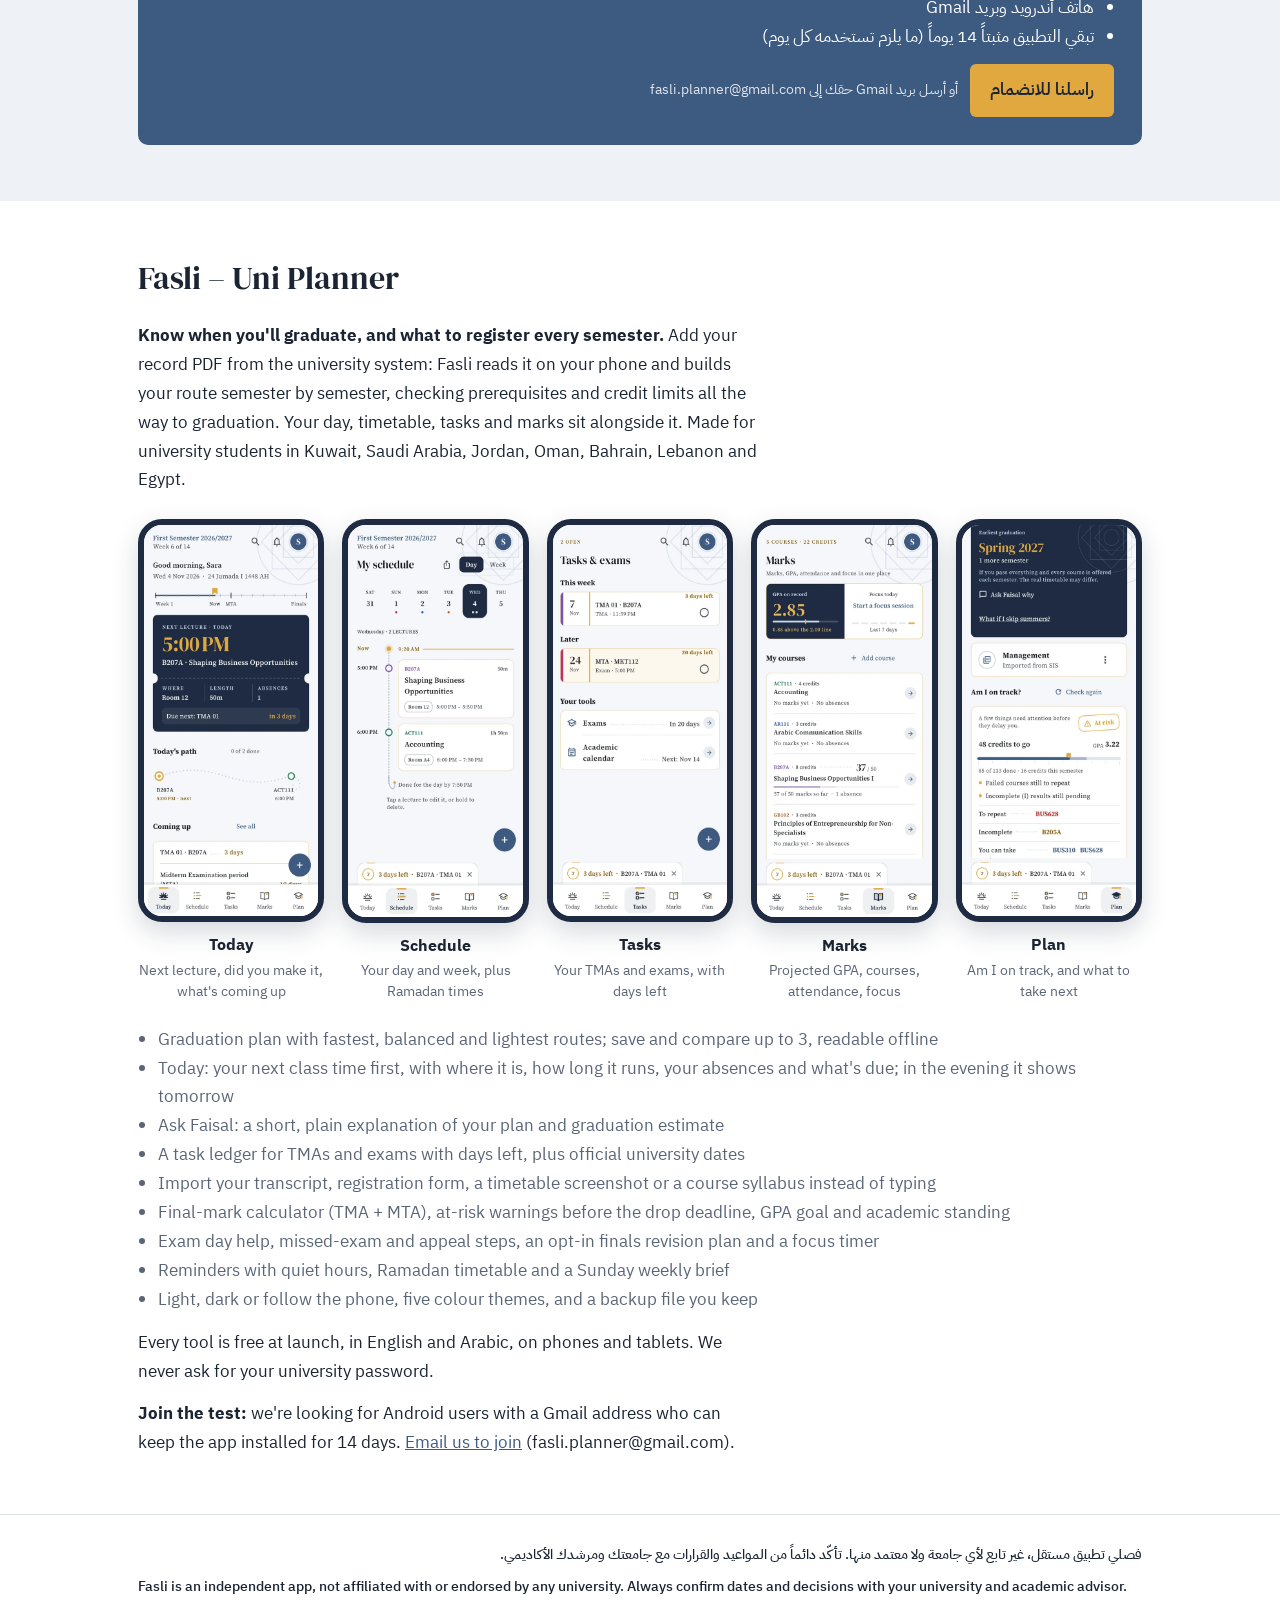
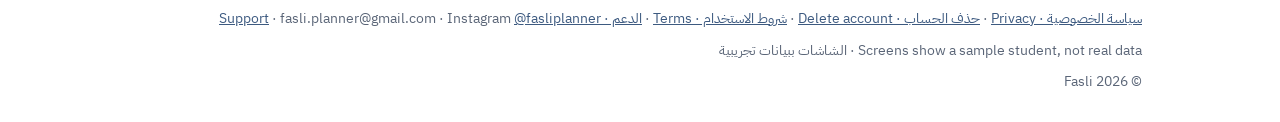
==== commit a55f94db: "Add files via upload" ====
--- a/index.html
+++ b/index.html
@@ -93,7 +93,7 @@
       <div>
         <h1>اعرف متى تتخرّج، <em>وشنو تسجّل</em> كل فصل.</h1>
         <svg class="ruler" viewBox="0 0 120 14" aria-hidden="true"><path d="M1 12H119" stroke="rgba(255,255,255,.35)" stroke-width="3" stroke-linecap="round"/><path d="M80 12H119" stroke="#E0A83F" stroke-width="3" stroke-linecap="round"/><g stroke="rgba(255,255,255,.6)"><path d="M1 10V1M18 10V6M35 10V4M52 10V6M69 10V1M86 10V6M103 10V4M119 10V1"/></g></svg>
-        <p>ارفع ملف سجلك من نظام الجامعة، وفصلي يرتّب لك المواد فصلاً بفصل حسب المتطلبات وحدود الساعات، لين التخرّج. ومعه يومك وجدولك ومهامك ودرجاتك في مكان واحد. مصمّم لطلاب الجامعات في الكويت والسعودية والأردن وعُمان والبحرين ولبنان ومصر.</p>
+        <p>أضف ملف سجلك من نظام الجامعة، وفصلي يقرأه على جوالك ويرتّب لك المواد فصلاً بفصل حسب المتطلبات وحدود الوحدات، لين التخرّج. ومعه يومك وجدولك ومهامك ودرجاتك في مكان واحد. مصمّم لطلاب الجامعات في الكويت والسعودية والأردن وعُمان والبحرين ولبنان ومصر.</p>
         <div class="cta">
           <a class="btn btn-gold" href="#join">انضم لتجربة التطبيق</a>
           <a class="btn btn-ghost" href="#features">شنو يسوي فصلي؟</a>
@@ -113,7 +113,7 @@
     <div class="tabs" tabindex="0" role="region" aria-label="شاشات فصلي">
       <figure><img class="shot" src="img/ar_1_today.webp" width="540" height="1168" loading="lazy" alt="شاشة اليوم"><figcaption><b>اليوم</b><span>المحاضرة القادمة، وهل حضرت؟، والمواعيد القريبة</span></figcaption></figure>
       <figure><img class="shot" src="img/ar_2_schedule.webp" width="540" height="1168" loading="lazy" alt="شاشة الجدول"><figcaption><b>الجدول</b><span>يومك وأسبوعك، وجدول رمضان</span></figcaption></figure>
-      <figure><img class="shot" src="img/ar_5_tasks.webp" width="540" height="1168" loading="lazy" alt="شاشة المهام والاختبارات"><figcaption><b>المهام</b><span>الواجبات والاختبارات ومواعيد الجامعة الرسمية</span></figcaption></figure>
+      <figure><img class="shot" src="img/ar_5_tasks.webp" width="540" height="1168" loading="lazy" alt="شاشة المهام والاختبارات"><figcaption><b>المهام</b><span>واجباتك واختباراتك، وكم يوم باقي</span></figcaption></figure>
       <figure><img class="shot" src="img/ar_4_marks.webp" width="540" height="1168" loading="lazy" alt="شاشة الدرجات"><figcaption><b>الدرجات</b><span>المعدل المتوقع، والمواد، والحضور والتركيز</span></figcaption></figure>
       <figure><img class="shot" src="img/ar_3_plan.webp" width="540" height="1168" loading="lazy" alt="شاشة الخطة"><figcaption><b>الخطة</b><span>هل أنت على المسار الصحيح؟ وشنو تسجّل بعدين</span></figcaption></figure>
     </div>
@@ -125,8 +125,8 @@
     <h2>ثلاث خطوات</h2>
     <p class="lead">تقدر تبدأ بدون ملفات وتدخّل موادك بيدك، بس الملف أسرع وأدق.</p>
     <ol class="steps">
-      <li><div><b>ارفع ملف سجلك (PDF)</b><br>من نظام الجامعة. ما نطلب كلمة السر حقك أبداً.</div></li>
-      <li><div><b>شوف وين وصلت</b><br>الساعات المنجزة، المواد الباقية، ومعدلك.</div></li>
+      <li><div><b>أضف ملف سجلك (PDF)</b><br>من نظام الجامعة، ويُقرأ على جوالك. ما نطلب كلمة السر حقك أبداً.</div></li>
+      <li><div><b>شوف وين وصلت</b><br>الوحدات المنجزة، المواد الباقية، ومعدلك.</div></li>
       <li><div><b>خذ خطة التخرّج</b><br>المسار الأسرع أو المتوازن أو الأخف، فصلاً بفصل، مع البدائل.</div></li>
     </ol>
   </div>
@@ -137,18 +137,19 @@
     <h2>شنو يسوي فصلي؟</h2>
     <p class="lead">كل الأدوات مجانية عند الإطلاق.</p>
     <div class="grid">
-      <div class="card"><h3>خطة التخرّج</h3><p>كل الفصول لين التخرّج، مع المتطلبات السابقة وحدود الساعات. ثلاث مسارات: الأسرع والمتوازن والأخف. احفظ لين ٣ خطط وقارن بينها، وشوفها حتى بدون إنترنت.</p></div>
-      <div class="card new"><span class="tag">جديد</span><h3>يومك في مسار واحد</h3><p>شاشة اليوم تبيّن المحاضرة القادمة وكم باقي عليها، وتسألك بعد المحاضرة: حضرت أو غبت؟ عشان يبقى عدّاد الغياب صحيح.</p></div>
-      <div class="card new"><span class="tag">جديد</span><h3>دفتر المهام</h3><p>كل واجب واختبار مع كم يوم باقي، وعلّمه «تم» بلمسة لما تخلّص. ومعه مواعيد الجامعة الرسمية: الأقساط والسحب والاختبارات.</p></div>
+      <div class="card"><h3>خطة التخرّج</h3><p>كل الفصول لين التخرّج، مع المتطلبات السابقة وحدود الوحدات. ثلاث مسارات: الأسرع والمتوازن والأخف. احفظ لين 3 خطط وقارن بينها، وشوفها حتى بدون إنترنت.</p></div>
+      <div class="card new"><span class="tag">جديد</span><h3>يومك في مسار واحد</h3><p>شاشة اليوم تبدأ بوقت محاضرتك القادمة بخط كبير، ومكانها ومدتها وغيابك وأقرب تسليم لها. وبالليل تعرض لك بكرة.</p></div>
+      <div class="card new"><span class="tag">جديد</span><h3>اسأل فيصل</h3><p>تحت خطتك وموعد تخرّجك، اضغط «اسأل فيصل ليش؟» وتوصلك شرح قصير بكلام بسيط.</p></div>
+      <div class="card"><h3>دفتر المهام</h3><p>كل واجب واختبار مع كم يوم باقي، وعلّمه «تم» بلمسة لما تخلّص. ومواعيد الجامعة الرسمية في التقويم: الأقساط والسحب والاختبارات.</p></div>
       <div class="card"><h3>استيراد بدل الكتابة</h3><p>ارفع كشف الدرجات أو نموذج التسجيل أو صورة الجدول أو خطة المادة (السيلابس)، وفصلي يقرأها وتراجعها قبل الحفظ.</p></div>
       <div class="card"><h3>كم تحتاج في الفاينل؟</h3><p>دخّل درجات الـTMA والـMTA وشوف الدرجة المطلوبة لكل تقدير، مع تنبيه إذا المادة في خطر قبل آخر يوم للسحب.</p></div>
-      <div class="card"><h3>المعدل ووضعك الأكاديمي</h3><p>حاسبة معدل مع هدف، ووضعك من الإنذارات الأكاديمية وكيف ترجع فوق ٢.٠٠، ومرتبة التخرّج ومنح التفوق.</p></div>
+      <div class="card"><h3>المعدل ووضعك الأكاديمي</h3><p>حاسبة معدل مع هدف، ووضعك من الإنذارات الأكاديمية وكيف ترجع فوق 2.00، ومرتبة التخرّج ومنح التفوق.</p></div>
       <div class="card"><h3>يوم الاختبار</h3><p>عدّ تنازلي، وقائمة باللي تحتاجه، وقاعدة التأخر عن الدخول. وإذا فاتك اختبار، يقولك شنو تسوي وآخر موعد للعذر، وكيف تتظلم على درجة.</p></div>
       <div class="card"><h3>مراجعة النهائيات</h3><p>اختار النهائيات اللي تبي لها خطة، وفصلي يقترح ساعات المذاكرة قبل كل اختبار. ما يجدول شي إلا إذا وافقت.</p></div>
       <div class="card"><h3>مؤقت التركيز</h3><p>جلسات مذاكرة بمؤقت، وسجل أسبوعي لساعات تركيزك لكل مادة.</p></div>
       <div class="card"><h3>تذكيرات على كيفك</h3><p>قبل المحاضرة ومواعيد التسليم والاختبارات، مع ساعات هدوء وجدول رمضان، وملخص أسبوعي صباح كل أحد.</p></div>
-      <div class="card"><h3>شكله على ذوقك</h3><p>فاتح أو داكن أو حسب الجوال، وأربعة ألوان. وتقدر تخفي أو ترتّب بطاقات شاشة اليوم.</p></div>
-      <div class="card"><h3>بياناتك عندك</h3><p>تشتغل بدون حساب، وبياناتك على جوالك. احفظ نسخة احتياطية في ملف وحدة، وأرجعها متى ما تبي.</p></div>
+      <div class="card"><h3>شكله على ذوقك</h3><p>فاتح أو داكن أو حسب الجوال، وخمسة ألوان للتطبيق كله. وتقدر تخفي أو ترتّب بطاقات شاشة اليوم.</p></div>
+      <div class="card"><h3>بياناتك عندك</h3><p>تشتغل بدون حساب، وبياناتك على جوالك. احفظ نسخة احتياطية في ملف واحد، وأرجعها متى ما تبي.</p></div>
     </div>
     <p style="color:var(--muted);margin:20px 0 0">عربي وإنجليزي، على الجوال والتابلت. وأدوات ثانية: تقرير تقدّم PDF، مواد من جامعة ثانية، قبل لا تسحب مادة، والتقويم الأكاديمي.</p>
   </div>
@@ -161,7 +162,7 @@
       <p>نبحث عن طلاب يجرّبون فصلي قبل نشره على Google Play. التجربة مجانية وتطوعية.</p>
       <ul>
         <li>هاتف أندرويد وبريد Gmail</li>
-        <li>تبقي التطبيق مثبتاً ١٤ يوماً (ما يلزم تستخدمه كل يوم)</li>
+        <li>تبقي التطبيق مثبتاً 14 يوماً (ما يلزم تستخدمه كل يوم)</li>
       </ul>
       <div class="cta"><a class="btn btn-gold" href="mailto:fasli.planner@gmail.com?subject=%D8%A3%D8%A8%D9%8A%20%D8%A3%D8%AC%D8%B1%D8%A8%20%D9%81%D8%B5%D9%84%D9%8A%20%2F%20Join%20the%20Fasli%20test&amp;body=Gmail%3A%20%0A%D9%86%D9%88%D8%B9%20%D8%A7%D9%84%D9%87%D8%A7%D8%AA%D9%81%20%2F%20Phone%3A%20%0A">راسلنا للانضمام</a><span class="small">أو أرسل بريد Gmail حقك إلى fasli.planner@gmail.com</span></div>
     </div>
@@ -171,23 +172,24 @@
 <section class="en" id="en" lang="en">
   <div class="in">
     <h2>Fasli – Uni Planner</h2>
-    <p><b>Know when you'll graduate, and what to register every semester.</b> Upload your record PDF from the university system and Fasli builds your route semester by semester, checking prerequisites and credit limits all the way to graduation. Your day, timetable, tasks and marks sit alongside it. Made for university students in Kuwait, Saudi Arabia, Jordan, Oman, Bahrain, Lebanon and Egypt.</p>
+    <p><b>Know when you'll graduate, and what to register every semester.</b> Add your record PDF from the university system: Fasli reads it on your phone and builds your route semester by semester, checking prerequisites and credit limits all the way to graduation. Your day, timetable, tasks and marks sit alongside it. Made for university students in Kuwait, Saudi Arabia, Jordan, Oman, Bahrain, Lebanon and Egypt.</p>
     <div class="tabs" tabindex="0" role="region" aria-label="Fasli screens">
       <figure><img class="shot" src="img/en_1_today.webp" width="540" height="1168" loading="lazy" alt="Today screen"><figcaption><b>Today</b><span>Next lecture, did you make it, what's coming up</span></figcaption></figure>
       <figure><img class="shot" src="img/en_2_schedule.webp" width="540" height="1168" loading="lazy" alt="Schedule screen"><figcaption><b>Schedule</b><span>Your day and week, plus Ramadan times</span></figcaption></figure>
-      <figure><img class="shot" src="img/en_5_tasks.webp" width="540" height="1168" loading="lazy" alt="Tasks screen"><figcaption><b>Tasks</b><span>TMAs, exams and official university dates</span></figcaption></figure>
+      <figure><img class="shot" src="img/en_5_tasks.webp" width="540" height="1168" loading="lazy" alt="Tasks screen"><figcaption><b>Tasks</b><span>Your TMAs and exams, with days left</span></figcaption></figure>
       <figure><img class="shot" src="img/en_4_marks.webp" width="540" height="1168" loading="lazy" alt="Marks screen"><figcaption><b>Marks</b><span>Projected GPA, courses, attendance, focus</span></figcaption></figure>
       <figure><img class="shot" src="img/en_3_plan.webp" width="540" height="1168" loading="lazy" alt="Plan screen"><figcaption><b>Plan</b><span>Am I on track, and what to take next</span></figcaption></figure>
     </div>
     <ul>
       <li>Graduation plan with fastest, balanced and lightest routes; save and compare up to 3, readable offline</li>
-      <li>Today: your next lecture with a countdown, and a quick "did you make it?" after class to keep absences right</li>
+      <li>Today: your next class time first, with where it is, how long it runs, your absences and what's due; in the evening it shows tomorrow</li>
+      <li>Ask Faisal: a short, plain explanation of your plan and graduation estimate</li>
       <li>A task ledger for TMAs and exams with days left, plus official university dates</li>
       <li>Import your transcript, registration form, a timetable screenshot or a course syllabus instead of typing</li>
       <li>Final-mark calculator (TMA + MTA), at-risk warnings before the drop deadline, GPA goal and academic standing</li>
       <li>Exam day help, missed-exam and appeal steps, an opt-in finals revision plan and a focus timer</li>
       <li>Reminders with quiet hours, Ramadan timetable and a Sunday weekly brief</li>
-      <li>Light, dark or follow the phone, four colours, and a backup file you keep</li>
+      <li>Light, dark or follow the phone, five colour themes, and a backup file you keep</li>
     </ul>
     <p>Every tool is free at launch, in English and Arabic, on phones and tablets. We never ask for your university password.</p>
     <p><b>Join the test:</b> we're looking for Android users with a Gmail address who can keep the app installed for 14 days. <a href="mailto:fasli.planner@gmail.com?subject=Join%20the%20Fasli%20test&amp;body=Gmail%3A%20%0APhone%3A%20%0A">Email us to join</a> (fasli.planner@gmail.com).</p>
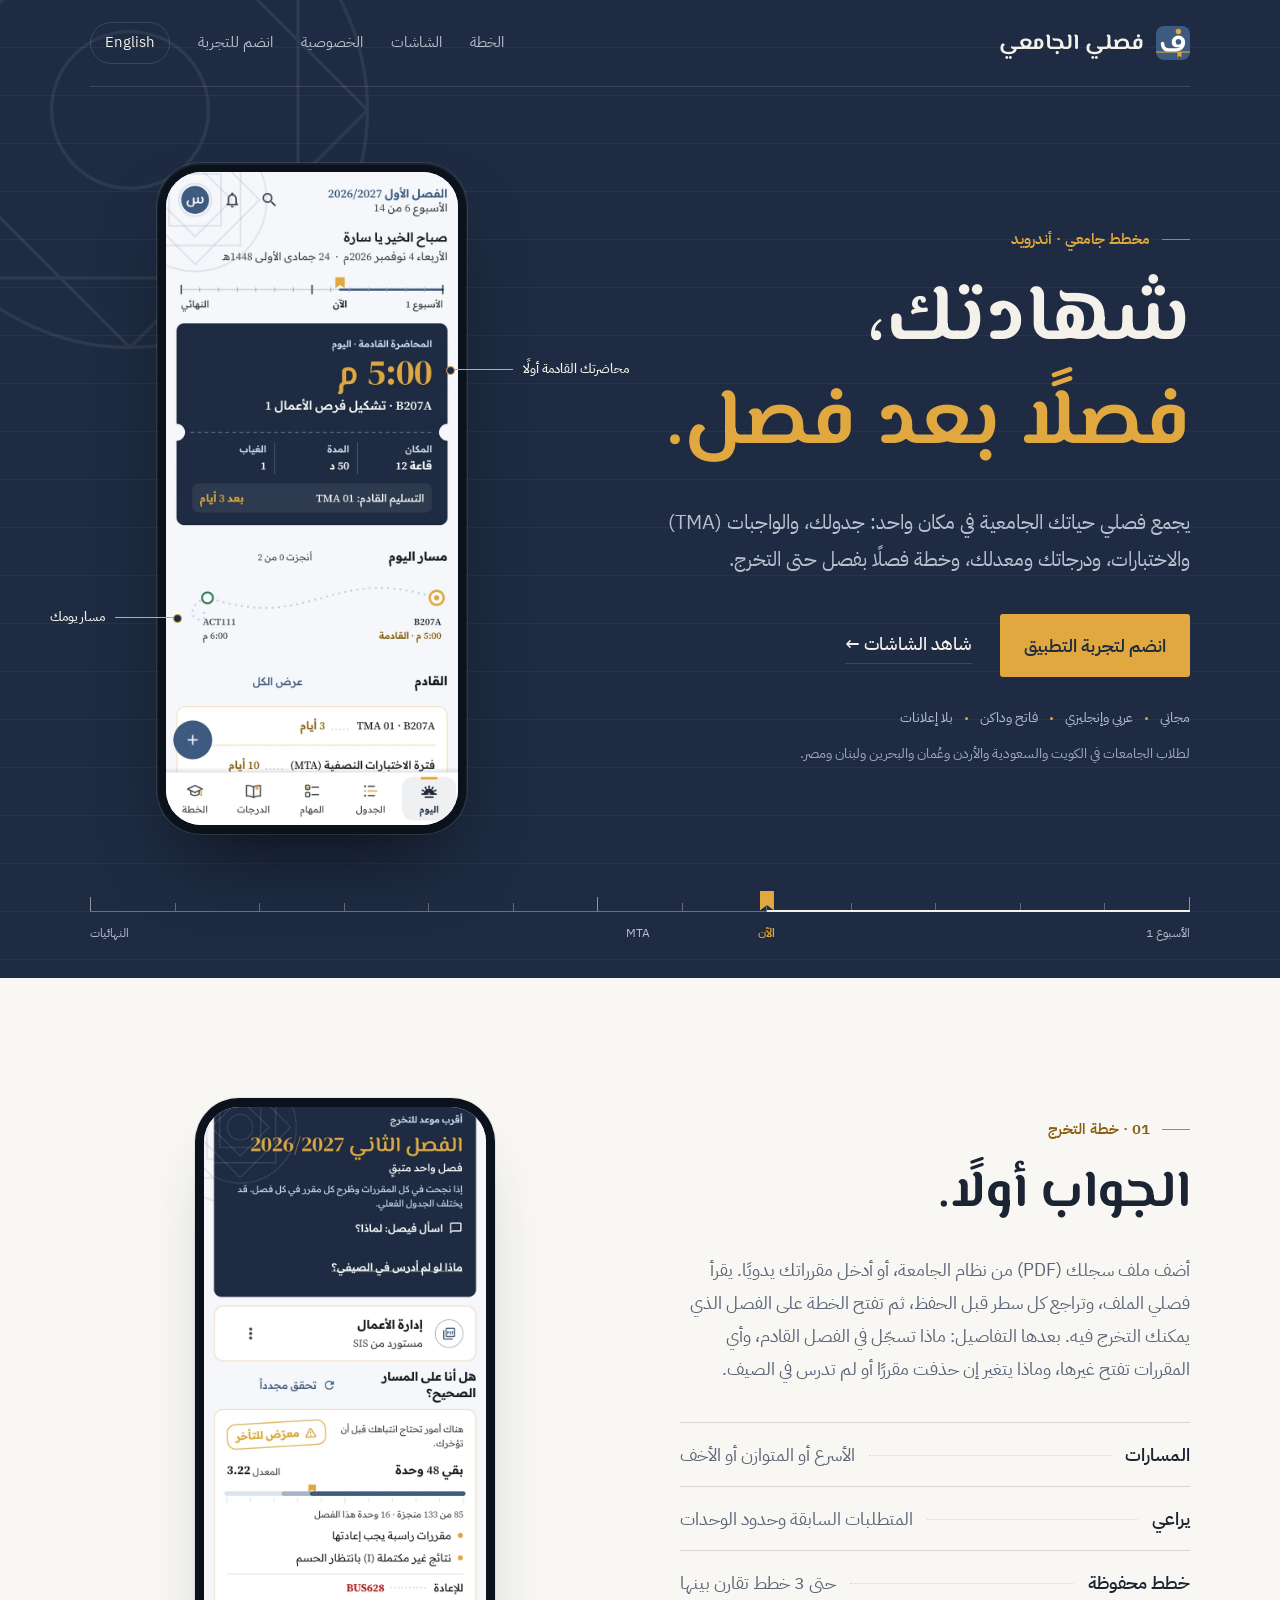
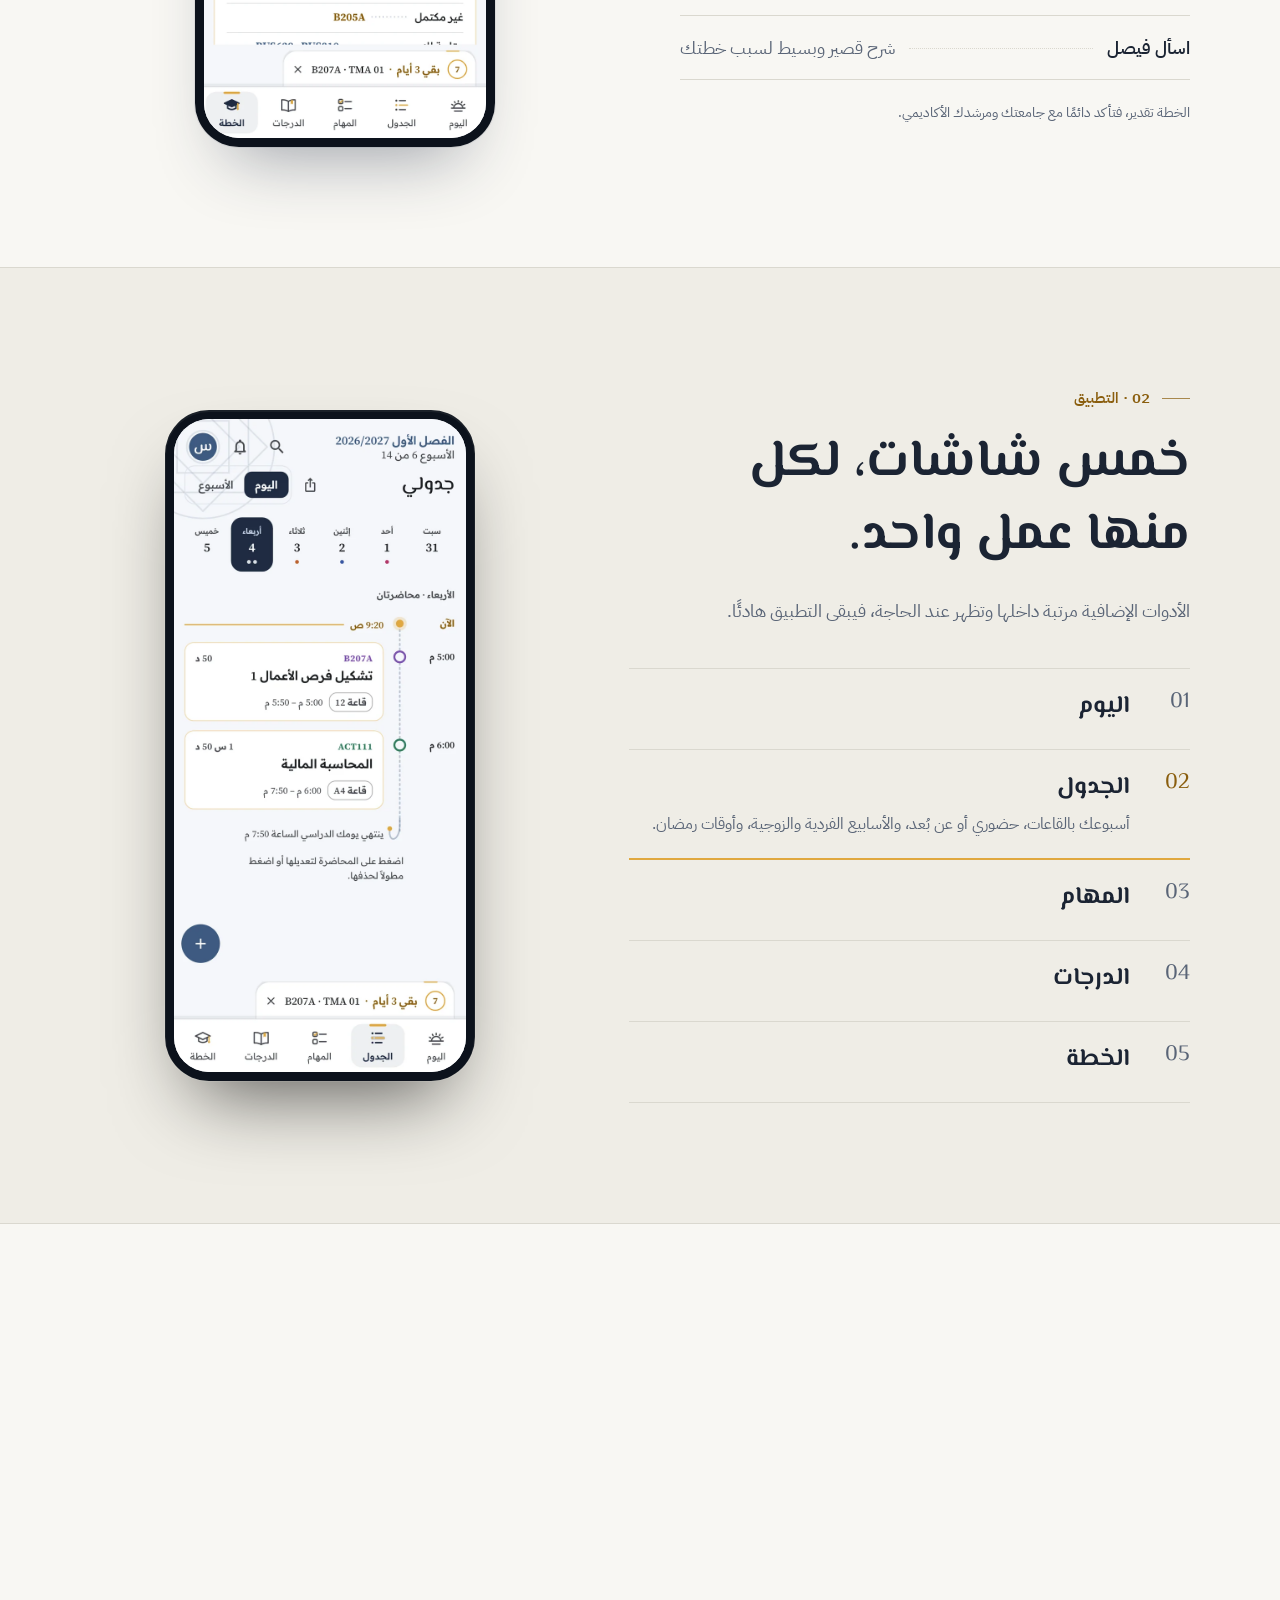
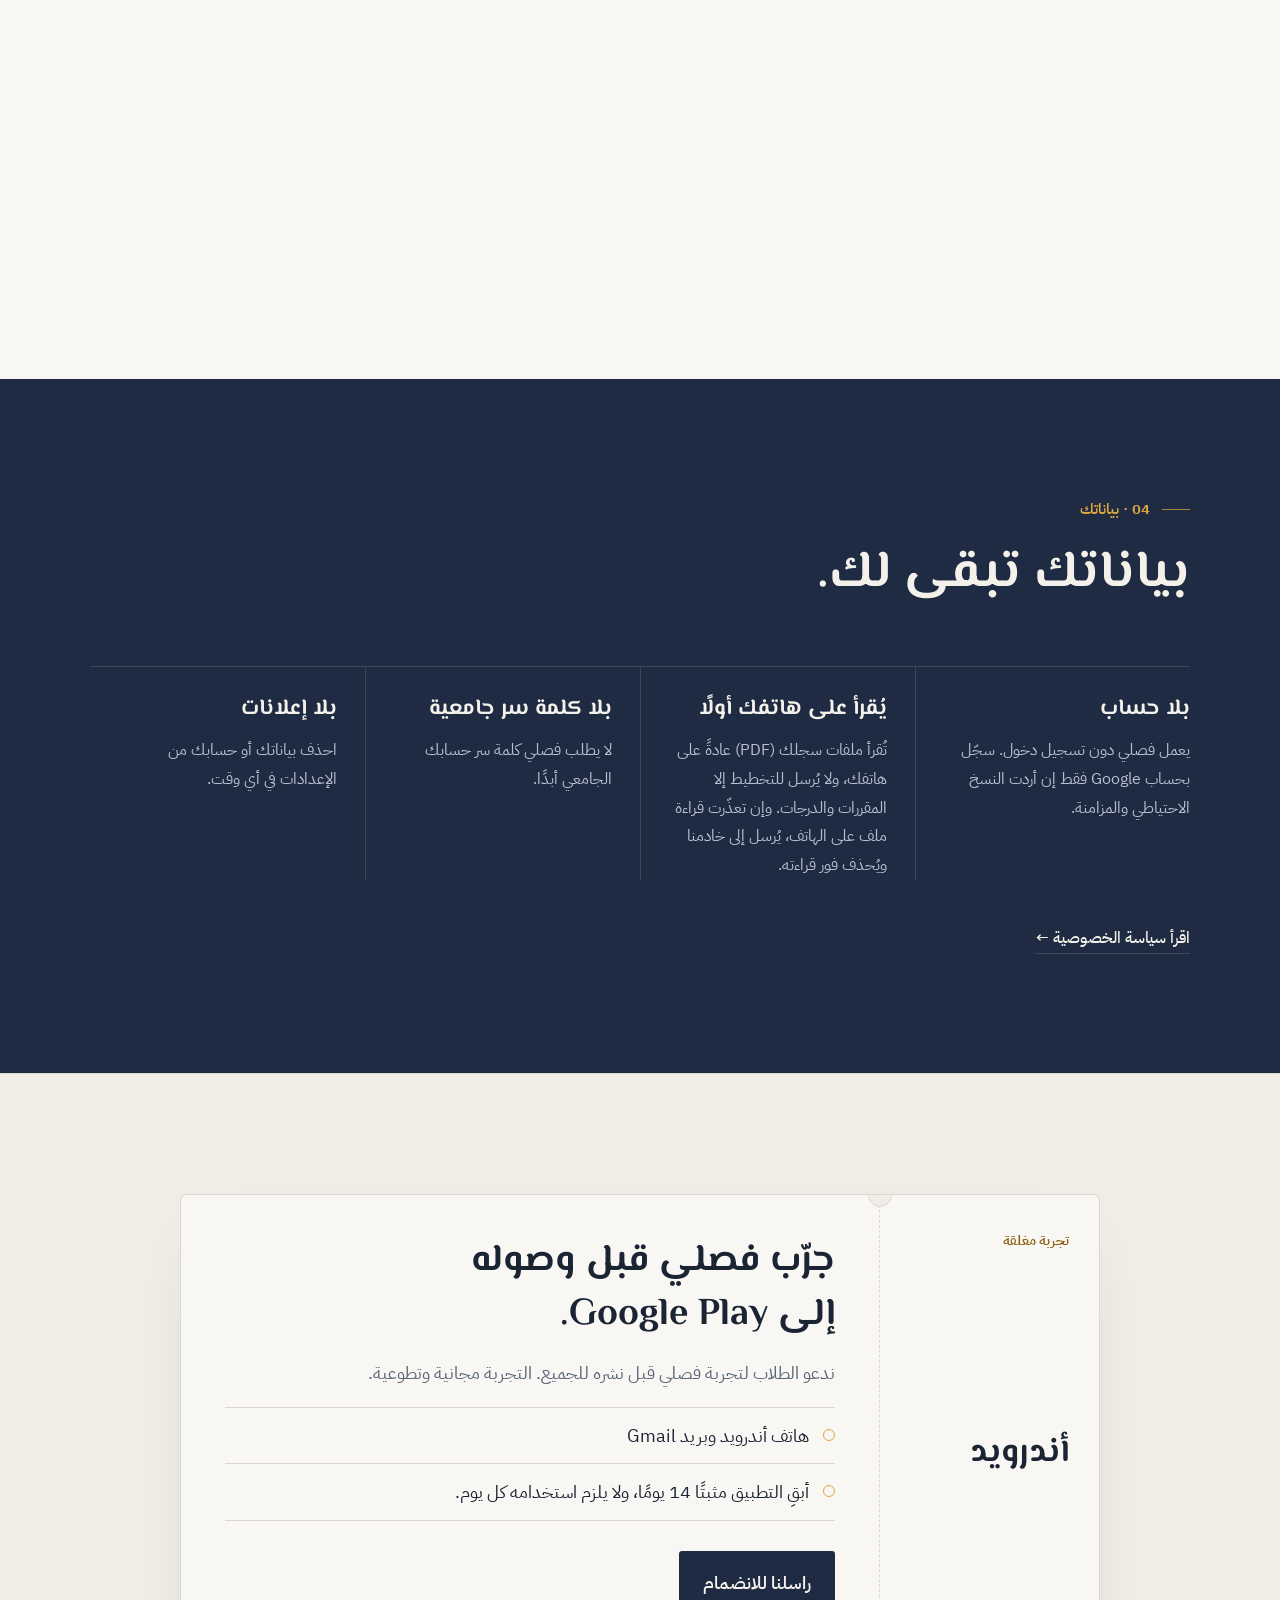
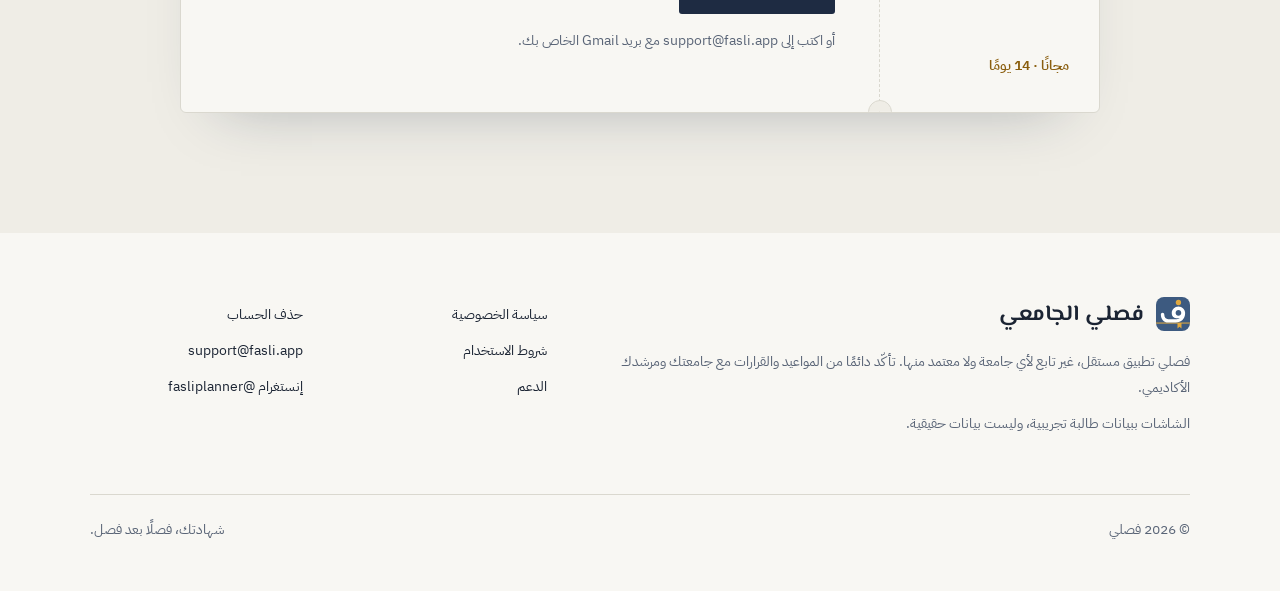
==== commit 403d2acc: "New site design" ====
--- a/index.html
+++ b/index.html
@@ -2,209 +2,154 @@
 <html lang="ar" dir="rtl">
 <head>
 <meta charset="utf-8">
-<meta name="viewport" content="width=device-width, initial-scale=1">
-<title>Fasli – Uni Planner | فصلي الجامعي</title>
-<meta name="description" content="فصلي: خطة تخرّجك فصلاً بفصل من ملف نظام الجامعة، وجدولك ومهامك ودرجاتك ومعدلك في مكان واحد. Fasli: your graduation plan from your SIS record, plus your timetable, tasks, marks and GPA.">
-<meta property="og:title" content="Fasli – Uni Planner | فصلي الجامعي">
-<meta property="og:description" content="Know when you'll graduate and what to register each semester. اعرف متى تتخرّج وشنو تسجّل كل فصل.">
-<meta property="og:image" content="https://fasliplanner.github.io/img/ar_1_today.webp">
+<meta name="viewport" content="width=device-width, initial-scale=1, viewport-fit=cover">
+<title>فصلي الجامعي · شهادتك، فصلًا بعد فصل</title>
+<meta name="description" content="يجمع فصلي حياتك الجامعية في مكان واحد: جدولك، والواجبات والاختبارات، ودرجاتك ومعدلك، وخطة فصلًا بفصل حتى التخرج. مجاني، بالعربية والإنجليزية.">
+<link rel="canonical" href="https://fasli.app/">
+<link rel="alternate" hreflang="ar" href="https://fasli.app/">
+<link rel="alternate" hreflang="en" href="https://fasli.app/en/">
+<link rel="alternate" hreflang="x-default" href="https://fasli.app/">
+<meta name="theme-color" content="#1E2B42">
+<meta property="og:type" content="website">
+<meta property="og:site_name" content="Fasli">
+<meta property="og:title" content="فصلي الجامعي · شهادتك، فصلًا بعد فصل">
+<meta property="og:description" content="يجمع فصلي حياتك الجامعية في مكان واحد: جدولك، والواجبات والاختبارات، ودرجاتك ومعدلك، وخطة فصلًا بفصل حتى التخرج. مجاني، بالعربية والإنجليزية.">
+<meta property="og:url" content="https://fasli.app/">
+<meta property="og:image" content="https://fasli.app/img/og_ar.jpg">
+<meta property="og:image:width" content="1024">
+<meta property="og:image:height" content="500">
+<meta name="twitter:card" content="summary_large_image">
 <link rel="icon" href="icon.svg" type="image/svg+xml">
 <link rel="preconnect" href="https://fonts.googleapis.com">
 <link rel="preconnect" href="https://fonts.gstatic.com" crossorigin>
-<link rel="stylesheet" href="https://fonts.googleapis.com/css2?family=DM+Serif+Display&family=El+Messiri:wght@600;700&family=IBM+Plex+Sans+Arabic:wght@400;500;600&display=swap">
-<style>
-:root{--slate:#3D5A80;--night:#1E2B42;--gold:#E0A83F;--gold-text:#8A5E0E;--bg:#ffffff;--soft:#eef2f7;--ink:#1b2433;--muted:#5a6577;--line:#dde3eb;--link:#3D5A80;--card:#ffffff;
---display:"El Messiri","DM Serif Display",Georgia,serif;--body:"IBM Plex Sans Arabic",Tahoma,"Noto Sans Arabic",Arial,sans-serif}
-@media (prefers-color-scheme:dark){:root{--bg:#11161e;--soft:#1a2230;--ink:#e8ecf2;--muted:#a1abba;--line:#2a3342;--link:#9cb8de;--card:#151b25;--gold-text:#E9B95A;color-scheme:dark}}
-*{box-sizing:border-box}
-body{margin:0;background:var(--bg);color:var(--ink);font:17px/1.7 var(--body)}
-a{color:var(--link)}
-:lang(en){--display:"DM Serif Display","El Messiri",Georgia,serif}
-.in{max-width:1040px;margin:0 auto;padding-left:max(18px,env(safe-area-inset-left));padding-right:max(18px,env(safe-area-inset-right))}
-header.hero{background:var(--slate);color:#fff;position:relative;overflow:hidden}
-header.hero::before{content:"";position:absolute;inset-block-start:-120px;inset-inline-end:-120px;width:420px;height:420px;opacity:.08;background:url("data:image/svg+xml,%3Csvg xmlns='http://www.w3.org/2000/svg' viewBox='-50 -50 100 100'%3E%3Cg fill='none' stroke='%23fff' stroke-width='2'%3E%3Crect x='-34' y='-34' width='68' height='68'/%3E%3Crect x='-34' y='-34' width='68' height='68' transform='rotate(45)'/%3E%3Ccircle r='16'/%3E%3C/g%3E%3C/svg%3E") center/contain no-repeat;pointer-events:none}
-header.hero .in{padding-top:24px;padding-bottom:56px;display:grid;gap:28px;position:relative}
-nav{display:flex;justify-content:space-between;align-items:center;gap:12px;flex-wrap:wrap}
-.brand{display:flex;align-items:center;gap:10px;font-weight:600;font-size:20px;color:#fff;text-decoration:none}
-.brand img{width:40px;height:40px;border-radius:10px;box-shadow:0 0 0 1px rgba(255,255,255,.25)}
-nav .links{display:flex;gap:16px;flex-wrap:wrap}
-nav .links a{color:#fff;opacity:.9;font-size:15px;text-decoration:none}
-.hero-grid{display:grid;grid-template-columns:1.25fr 1fr;gap:36px;align-items:center}
-h1,h2,h3{font-family:var(--display);font-weight:700;text-wrap:balance}
-:lang(en) h1,:lang(en) h2,:lang(en) h3,h2:lang(en){font-weight:400}
-h1{font-size:clamp(32px,6vw,50px);line-height:1.3;margin:0 0 12px}
-h1 em{font-style:normal;color:var(--gold)}
-.ruler{display:block;width:120px;height:14px;margin:0 0 18px}
-.hero p{margin:0 0 22px;opacity:.93;font-size:19px;max-width:34em}
-.cta{display:flex;flex-wrap:wrap;gap:12px;align-items:center}
-.btn{display:inline-block;padding:12px 20px;border-radius:6px;font-weight:600;text-decoration:none}
-.btn:focus-visible,a:focus-visible,.tabs:focus-visible{outline:3px solid var(--gold);outline-offset:2px}
-.skip{position:absolute;inset-inline-start:12px;top:-60px;z-index:10;background:var(--gold);color:#1b2433;padding:10px 16px;border-radius:6px;font-weight:600;text-decoration:none}
-.skip:focus{top:12px}
-@media (prefers-reduced-motion:reduce){*{scroll-behavior:auto!important;animation:none!important;transition:none!important}}
-.btn-gold{background:var(--gold);color:#1b2433}
-.btn-ghost{border:1.5px solid rgba(255,255,255,.6);color:#fff}
-.small{font-size:14px;opacity:.85}
-.shot{display:block;width:100%;max-width:270px;height:auto;aspect-ratio:540/1168;border-radius:30px;border:8px solid var(--night);background:var(--night);box-shadow:0 20px 50px rgba(0,0,0,.28)}
-.hero .shot{justify-self:center}
-section{padding-top:56px;padding-bottom:56px}
-section.alt{background:var(--soft)}
-h2{font-size:clamp(26px,4vw,32px);line-height:1.35;margin:0 0 8px}
-.lead{color:var(--muted);margin:0 0 28px;max-width:40em}
-.tabs{display:grid;grid-template-columns:repeat(5,minmax(0,1fr));gap:18px}
-.tabs figure{margin:0;display:grid;gap:10px;justify-items:center;text-align:center}
-.tabs .shot{max-width:200px;border-width:6px;border-radius:24px;box-shadow:0 10px 26px rgba(30,43,66,.18)}
-.tabs figcaption b{display:block;font-size:16px}
-.tabs figcaption span{display:block;color:var(--muted);font-size:14px;line-height:1.5}
-.grid{display:grid;grid-template-columns:repeat(auto-fit,minmax(250px,1fr));gap:18px}
-.card{background:var(--card);border:1px solid var(--line);border-radius:6px;padding:20px}
-.card.new{border-color:var(--gold)}
-.card h3{margin:0 0 6px;font-size:20px;line-height:1.4}
-.card p{margin:0;color:var(--muted);font-size:16px}
-.tag{display:inline-block;font-size:12px;font-weight:600;color:var(--gold-text);letter-spacing:.02em;margin-bottom:4px}
-.steps{counter-reset:s;display:grid;gap:14px;padding:0;margin:0;list-style:none}
-.steps li{counter-increment:s;display:flex;gap:14px;align-items:flex-start}
-.steps li::before{content:counter(s);flex:none;width:34px;height:34px;border-radius:50%;background:var(--slate);color:#fff;display:grid;place-items:center;font-weight:600}
-.join{background:var(--slate);color:#fff;border-radius:10px;padding:28px;display:grid;gap:12px}
-.join p{margin:0;opacity:.93}
-.join ul{margin:0;padding-inline-start:20px}
-.en{direction:ltr;text-align:left}
-.en .in{display:grid;gap:14px}
-.en p{margin:0;max-width:62ch}
-.en ul{margin:0;padding-left:20px;color:var(--muted)}
-.en .tabs{margin:10px 0}
-footer{border-top:1px solid var(--line);padding-top:28px;padding-bottom:28px;color:var(--muted);font-size:14px}
-footer .in{display:grid;gap:8px}
-footer p{margin:0}
-.disc{font-weight:500;color:var(--ink)}
-@media (max-width:860px){.tabs{grid-template-columns:none;grid-auto-flow:column;grid-auto-columns:minmax(170px,46%);overflow-x:auto;scroll-snap-type:x mandatory;padding-bottom:8px}.tabs figure{scroll-snap-align:start}}
-@media (max-width:720px){.hero-grid{grid-template-columns:1fr}}
-</style>
+<link rel="stylesheet" href="https://fonts.googleapis.com/css2?family=DM+Serif+Display:ital@0;1&family=El+Messiri:wght@600;700&family=IBM+Plex+Sans+Arabic:wght@400;500;600&family=IBM+Plex+Sans:wght@400;500;600&display=swap">
+<link rel="stylesheet" href="site.css">
 </head>
 <body>
 <a class="skip" href="#main">تخطَّ إلى المحتوى</a>
 <header class="hero">
-  <div class="in">
-    <nav>
-      <a class="brand" href="./"><img src="icon.svg" alt="" width="40" height="40">فصلي الجامعي</a>
-      <div class="links"><a href="#tabs">الشاشات</a><a href="#join">انضم للتجربة</a><a href="#en" lang="en">English</a></div>
-    </nav>
+  <div class="wrap">
+    <div class="top">
+      <a class="brand" href="" aria-label="Fasli"><img class="tile" src="icon.svg" alt="" width="34" height="34"><span class="wm-ar">فصلي الجامعي</span></a>
+      <nav aria-label="الأقسام"><a href="#plan">الخطة</a><a href="#screens">الشاشات</a><a href="#data">الخصوصية</a><a href="#join">انضم للتجربة</a><a class="lang" href="en/" lang="en" hreflang="en">English</a></nav>
+    </div>
     <div class="hero-grid">
       <div>
-        <h1>اعرف متى تتخرّج، <em>وشنو تسجّل</em> كل فصل.</h1>
-        <svg class="ruler" viewBox="0 0 120 14" aria-hidden="true"><path d="M1 12H119" stroke="rgba(255,255,255,.35)" stroke-width="3" stroke-linecap="round"/><path d="M80 12H119" stroke="#E0A83F" stroke-width="3" stroke-linecap="round"/><g stroke="rgba(255,255,255,.6)"><path d="M1 10V1M18 10V6M35 10V4M52 10V6M69 10V1M86 10V6M103 10V4M119 10V1"/></g></svg>
-        <p>أضف ملف سجلك من نظام الجامعة، وفصلي يقرأه على جوالك ويرتّب لك المواد فصلاً بفصل حسب المتطلبات وحدود الوحدات، لين التخرّج. ومعه يومك وجدولك ومهامك ودرجاتك في مكان واحد. مصمّم لطلاب الجامعات في الكويت والسعودية والأردن وعُمان والبحرين ولبنان ومصر.</p>
-        <div class="cta">
-          <a class="btn btn-gold" href="#join">انضم لتجربة التطبيق</a>
-          <a class="btn btn-ghost" href="#features">شنو يسوي فصلي؟</a>
+        <p class="eyebrow">مخطط جامعي · أندرويد</p>
+        <h1>شهادتك،<br><em>فصلًا بعد فصل.</em></h1>
+        <p class="lede">يجمع فصلي حياتك الجامعية في مكان واحد: جدولك، والواجبات (TMA) والاختبارات، ودرجاتك ومعدلك، وخطة فصلًا بفصل حتى التخرج.</p>
+        <div class="actions">
+          <a class="btn" href="#join">انضم لتجربة التطبيق</a>
+          <a class="textlink" href="#screens">شاهد الشاشات <span class="arrow" aria-hidden="true">→</span></a>
         </div>
-        <p class="small">أندرويد · مجاني · عربي وإنجليزي · وضع داكن</p>
+        <ul class="facts"><li>مجاني</li><li>عربي وإنجليزي</li><li>فاتح وداكن</li><li>بلا إعلانات</li></ul>
+        <p class="where">لطلاب الجامعات في الكويت والسعودية والأردن وعُمان والبحرين ولبنان ومصر.</p>
       </div>
-      <img class="shot" src="img/ar_1_today.webp" width="540" height="1168" alt="شاشة اليوم في فصلي: المحاضرة القادمة، وعدّ تنازلي، ومسار اليوم، ببيانات طالبة تجريبية">
+      <div class="stage">
+        <div class="phone"><img src="img/ar_1_today.webp" width="720" height="1558" alt="شاشة اليوم في فصلي: المحاضرة القادمة الساعة 5:00 مساءً مع القاعة والمدة والغياب، ومسار اليوم. ببيانات طالبة تجريبية." fetchpriority="high"></div>
+        <span class="note n1" aria-hidden="true"><b>محاضرتك القادمة أولًا</b><i></i></span>
+        <span class="note n2" aria-hidden="true"><b>مسار يومك</b><i></i></span>
+      </div>
+    </div>
+    <div class="ruler" aria-hidden="true">
+      <div class="track"><i></i><i></i><i></i><i></i><i></i><i></i><i></i><i></i><i></i><i></i><i></i><i></i><i></i><i></i><span class="done"></span><span class="mark"></span></div>
+      <div class="labels"><span>الأسبوع 1</span><span class="now">الآن</span><span>MTA</span><span>النهائيات</span></div>
     </div>
   </div>
 </header>
+
 <main id="main">
-
-<section id="tabs">
-  <div class="in">
-    <h2>خمس شاشات، كل وحدة لها شغلة</h2>
-    <p class="lead">اليوم والجدول والمهام والدرجات والخطة. والأدوات الإضافية مرتّبة داخلها، تطلع لك لما تحتاجها بس.</p>
-    <div class="tabs" tabindex="0" role="region" aria-label="شاشات فصلي">
-      <figure><img class="shot" src="img/ar_1_today.webp" width="540" height="1168" loading="lazy" alt="شاشة اليوم"><figcaption><b>اليوم</b><span>المحاضرة القادمة، وهل حضرت؟، والمواعيد القريبة</span></figcaption></figure>
-      <figure><img class="shot" src="img/ar_2_schedule.webp" width="540" height="1168" loading="lazy" alt="شاشة الجدول"><figcaption><b>الجدول</b><span>يومك وأسبوعك، وجدول رمضان</span></figcaption></figure>
-      <figure><img class="shot" src="img/ar_5_tasks.webp" width="540" height="1168" loading="lazy" alt="شاشة المهام والاختبارات"><figcaption><b>المهام</b><span>واجباتك واختباراتك، وكم يوم باقي</span></figcaption></figure>
-      <figure><img class="shot" src="img/ar_4_marks.webp" width="540" height="1168" loading="lazy" alt="شاشة الدرجات"><figcaption><b>الدرجات</b><span>المعدل المتوقع، والمواد، والحضور والتركيز</span></figcaption></figure>
-      <figure><img class="shot" src="img/ar_3_plan.webp" width="540" height="1168" loading="lazy" alt="شاشة الخطة"><figcaption><b>الخطة</b><span>هل أنت على المسار الصحيح؟ وشنو تسجّل بعدين</span></figcaption></figure>
+<section id="plan">
+  <div class="wrap split">
+    <div class="rise">
+      <p class="eyebrow">01 · خطة التخرج</p>
+      <h2>الجواب أولًا.</h2>
+      <p class="lede">أضف ملف سجلك (PDF) من نظام الجامعة، أو أدخل مقرراتك يدويًا. يقرأ فصلي الملف، وتراجع كل سطر قبل الحفظ، ثم تفتح الخطة على الفصل الذي يمكنك التخرج فيه. بعدها التفاصيل: ماذا تسجّل في الفصل القادم، وأي المقررات تفتح غيرها، وماذا يتغير إن حذفت مقررًا أو لم تدرس في الصيف.</p>
+      <dl class="ledger"><div><dt>المسارات</dt><span class="dots"></span><dd>الأسرع أو المتوازن أو الأخف</dd></div><div><dt>يراعي</dt><span class="dots"></span><dd>المتطلبات السابقة وحدود الوحدات</dd></div><div><dt>خطط محفوظة</dt><span class="dots"></span><dd>حتى 3 خطط تقارن بينها</dd></div><div><dt>اسأل فيصل</dt><span class="dots"></span><dd>شرح قصير وبسيط لسبب خطتك</dd></div></dl>
+      <p class="fine">الخطة تقدير، فتأكد دائمًا مع جامعتك ومرشدك الأكاديمي.</p>
     </div>
+    <div class="stage rise"><div class="phone"><img src="img/ar_3_plan.webp" width="720" height="1558" loading="lazy" alt="شاشة الخطة في فصلي: أقرب تخرج ربيع 2027، وباقي 48 وحدة، والمعدل 3.22. ببيانات طالبة تجريبية."></div></div>
   </div>
 </section>
 
-<section class="alt" id="how">
-  <div class="in">
-    <h2>ثلاث خطوات</h2>
-    <p class="lead">تقدر تبدأ بدون ملفات وتدخّل موادك بيدك، بس الملف أسرع وأدق.</p>
-    <ol class="steps">
-      <li><div><b>أضف ملف سجلك (PDF)</b><br>من نظام الجامعة، ويُقرأ على جوالك. ما نطلب كلمة السر حقك أبداً.</div></li>
-      <li><div><b>شوف وين وصلت</b><br>الوحدات المنجزة، المواد الباقية، ومعدلك.</div></li>
-      <li><div><b>خذ خطة التخرّج</b><br>المسار الأسرع أو المتوازن أو الأخف، فصلاً بفصل، مع البدائل.</div></li>
-    </ol>
+<section id="screens" class="tabs-sec">
+  <div class="wrap tabs-grid">
+    <div class="rise">
+      <p class="eyebrow">02 · التطبيق</p>
+      <h2>خمس شاشات، لكل منها عمل واحد.</h2>
+      <p class="lede">الأدوات الإضافية مرتبة داخلها وتظهر عند الحاجة، فيبقى التطبيق هادئًا.</p>
+      <ol class="toc"><li><button type="button" data-shot="img/ar_1_today.webp" data-alt="شاشة اليوم في فصلي، ببيانات تجريبية" aria-pressed="false"><span class="n num">01</span><span class="t">اليوم</span><span class="d">محاضرتك القادمة أولًا: الوقت والقاعة والمدة وغيابك وما عليك تسليمه. وفي المساء يعرض لك الغد.</span></button></li><li><button type="button" data-shot="img/ar_2_schedule.webp" data-alt="شاشة الجدول في فصلي، ببيانات تجريبية" aria-pressed="true"><span class="n num">02</span><span class="t">الجدول</span><span class="d">أسبوعك بالقاعات، حضوري أو عن بُعد، والأسابيع الفردية والزوجية، وأوقات رمضان.</span></button></li><li><button type="button" data-shot="img/ar_5_tasks.webp" data-alt="شاشة المهام في فصلي، ببيانات تجريبية" aria-pressed="false"><span class="n num">03</span><span class="t">المهام</span><span class="d">الواجبات والاختبارات القصيرة والاختبارات حسب الأسبوع، مع الأيام المتبقية وتنبيه مبكر للأسابيع المزدحمة.</span></button></li><li><button type="button" data-shot="img/ar_4_marks.webp" data-alt="شاشة الدرجات في فصلي، ببيانات تجريبية" aria-pressed="false"><span class="n num">04</span><span class="t">الدرجات</span><span class="d">أدخل درجات TMA وMTA واعرف ما تحتاجه في النهائي، ومعدلك مع هدف تسعى إليه.</span></button></li><li><button type="button" data-shot="img/ar_3_plan.webp" data-alt="شاشة الخطة في فصلي، ببيانات تجريبية" aria-pressed="false"><span class="n num">05</span><span class="t">الخطة</span><span class="d">الفصل الذي يمكنك التخرج فيه، وما تسجّله بعده.</span></button></li></ol>
+    </div>
+    <div class="stage rise"><div class="phone"><img id="tabshot" src="img/ar_2_schedule.webp" width="720" height="1558" loading="lazy" alt="شاشة الجدول في فصلي، ببيانات تجريبية"></div></div>
   </div>
 </section>
 
-<section id="features">
-  <div class="in">
-    <h2>شنو يسوي فصلي؟</h2>
-    <p class="lead">كل الأدوات مجانية عند الإطلاق.</p>
-    <div class="grid">
-      <div class="card"><h3>خطة التخرّج</h3><p>كل الفصول لين التخرّج، مع المتطلبات السابقة وحدود الوحدات. ثلاث مسارات: الأسرع والمتوازن والأخف. احفظ لين 3 خطط وقارن بينها، وشوفها حتى بدون إنترنت.</p></div>
-      <div class="card new"><span class="tag">جديد</span><h3>يومك في مسار واحد</h3><p>شاشة اليوم تبدأ بوقت محاضرتك القادمة بخط كبير، ومكانها ومدتها وغيابك وأقرب تسليم لها. وبالليل تعرض لك بكرة.</p></div>
-      <div class="card new"><span class="tag">جديد</span><h3>اسأل فيصل</h3><p>تحت خطتك وموعد تخرّجك، اضغط «اسأل فيصل ليش؟» وتوصلك شرح قصير بكلام بسيط.</p></div>
-      <div class="card"><h3>دفتر المهام</h3><p>كل واجب واختبار مع كم يوم باقي، وعلّمه «تم» بلمسة لما تخلّص. ومواعيد الجامعة الرسمية في التقويم: الأقساط والسحب والاختبارات.</p></div>
-      <div class="card"><h3>استيراد بدل الكتابة</h3><p>ارفع كشف الدرجات أو نموذج التسجيل أو صورة الجدول أو خطة المادة (السيلابس)، وفصلي يقرأها وتراجعها قبل الحفظ.</p></div>
-      <div class="card"><h3>كم تحتاج في الفاينل؟</h3><p>دخّل درجات الـTMA والـMTA وشوف الدرجة المطلوبة لكل تقدير، مع تنبيه إذا المادة في خطر قبل آخر يوم للسحب.</p></div>
-      <div class="card"><h3>المعدل ووضعك الأكاديمي</h3><p>حاسبة معدل مع هدف، ووضعك من الإنذارات الأكاديمية وكيف ترجع فوق 2.00، ومرتبة التخرّج ومنح التفوق.</p></div>
-      <div class="card"><h3>يوم الاختبار</h3><p>عدّ تنازلي، وقائمة باللي تحتاجه، وقاعدة التأخر عن الدخول. وإذا فاتك اختبار، يقولك شنو تسوي وآخر موعد للعذر، وكيف تتظلم على درجة.</p></div>
-      <div class="card"><h3>مراجعة النهائيات</h3><p>اختار النهائيات اللي تبي لها خطة، وفصلي يقترح ساعات المذاكرة قبل كل اختبار. ما يجدول شي إلا إذا وافقت.</p></div>
-      <div class="card"><h3>مؤقت التركيز</h3><p>جلسات مذاكرة بمؤقت، وسجل أسبوعي لساعات تركيزك لكل مادة.</p></div>
-      <div class="card"><h3>تذكيرات على كيفك</h3><p>قبل المحاضرة ومواعيد التسليم والاختبارات، مع ساعات هدوء وجدول رمضان، وملخص أسبوعي صباح كل أحد.</p></div>
-      <div class="card"><h3>شكله على ذوقك</h3><p>فاتح أو داكن أو حسب الجوال، وخمسة ألوان للتطبيق كله. وتقدر تخفي أو ترتّب بطاقات شاشة اليوم.</p></div>
-      <div class="card"><h3>بياناتك عندك</h3><p>تشتغل بدون حساب، وبياناتك على جوالك. احفظ نسخة احتياطية في ملف واحد، وأرجعها متى ما تبي.</p></div>
+<section id="more">
+  <div class="wrap">
+    <div class="rise">
+      <p class="eyebrow">03 · وفي التطبيق أيضًا</p>
+      <h2>التفاصيل الصغيرة، محسوبة.</h2>
     </div>
-    <p style="color:var(--muted);margin:20px 0 0">عربي وإنجليزي، على الجوال والتابلت. وأدوات ثانية: تقرير تقدّم PDF، مواد من جامعة ثانية، قبل لا تسحب مادة، والتقويم الأكاديمي.</p>
+    <div class="cat"><div class="rise"><h3>اليوم والأسبوع</h3><ul><li>علّم «لا توجد محاضرة» لتاريخ واحد، أو أضف محاضرة تعويضية</li><li>ساعات انشغالك للعمل أو العائلة، بعيدًا عن أوقات المذاكرة المقترحة</li><li>المحاضرات والاختبارات والمواعيد في تقويم هاتفك</li><li>التاريخ الميلادي والهجري</li></ul></div><div class="rise"><h3>الاختبارات</h3><ul><li>يوم الاختبار: عدّ تنازلي وقائمة تحقق وقاعدة التأخر عن الدخول</li><li>مخطط مراجعة للنهائيات يوزّع ساعات المذاكرة</li><li>التقويم الأكاديمي الرسمي ومواعيد الاختبارات</li><li>عدّ تنازلي على شاشة القفل في أيام المحاضرات والاختبارات</li></ul></div><div class="rise"><h3>الدرجات والوضع الأكاديمي</h3><ul><li>تنبيه قبل آخر يوم للسحب إذا كان مقرر في خطر</li><li>حاسبة معدل مع هدف، وطريق واضح للعودة إلى 2.00</li><li>أغلق الفصل بعد النهائيات بلمسة واحدة</li><li>تقرير تقدّم PDF في صفحة واحدة لأهلك أو جهة الابتعاث</li></ul></div><div class="rise"><h3>التذكيرات والأدوات</h3><ul><li>تذكير قبل المحاضرات والتسليمات والاختبارات، مع «تم» و«بعد ساعتين»</li><li>مؤقت تركيز وإحصاءات مذاكرة أسبوعية</li><li>أدوات (ويدجت) على الشاشة الرئيسية</li><li>خمسة ألوان للتطبيق، على الهاتف والتابلت</li></ul></div></div>
   </div>
 </section>
 
-<section id="join" class="alt">
-  <div class="in">
-    <div class="join">
-      <h2 style="margin:0">انضم لتجربة التطبيق</h2>
-      <p>نبحث عن طلاب يجرّبون فصلي قبل نشره على Google Play. التجربة مجانية وتطوعية.</p>
-      <ul>
-        <li>هاتف أندرويد وبريد Gmail</li>
-        <li>تبقي التطبيق مثبتاً 14 يوماً (ما يلزم تستخدمه كل يوم)</li>
-      </ul>
-      <div class="cta"><a class="btn btn-gold" href="mailto:fasli.planner@gmail.com?subject=%D8%A3%D8%A8%D9%8A%20%D8%A3%D8%AC%D8%B1%D8%A8%20%D9%81%D8%B5%D9%84%D9%8A%20%2F%20Join%20the%20Fasli%20test&amp;body=Gmail%3A%20%0A%D9%86%D9%88%D8%B9%20%D8%A7%D9%84%D9%87%D8%A7%D8%AA%D9%81%20%2F%20Phone%3A%20%0A">راسلنا للانضمام</a><span class="small">أو أرسل بريد Gmail حقك إلى fasli.planner@gmail.com</span></div>
-    </div>
+<section id="data" class="data">
+  <div class="wrap">
+    <p class="eyebrow">04 · بياناتك</p>
+    <h2>بياناتك تبقى لك.</h2>
+    <div class="pledges rise"><div><b>بلا حساب</b><p>يعمل فصلي دون تسجيل دخول. سجّل بحساب Google فقط إن أردت النسخ الاحتياطي والمزامنة.</p></div><div><b>يُقرأ على هاتفك أولًا</b><p>تُقرأ ملفات سجلك (PDF) عادةً على هاتفك، ولا يُرسل للتخطيط إلا المقررات والدرجات. وإن تعذّرت قراءة ملف على الهاتف، يُرسل إلى خادمنا ويُحذف فور قراءته.</p></div><div><b>بلا كلمة سر جامعية</b><p>لا يطلب فصلي كلمة سر حسابك الجامعي أبدًا.</p></div><div><b>بلا إعلانات</b><p>احذف بياناتك أو حسابك من الإعدادات في أي وقت.</p></div></div>
+    <a class="textlink" href="privacy/#ar">اقرأ سياسة الخصوصية <span class="arrow" aria-hidden="true">→</span></a>
   </div>
 </section>
 
-<section class="en" id="en" lang="en">
-  <div class="in">
-    <h2>Fasli – Uni Planner</h2>
-    <p><b>Know when you'll graduate, and what to register every semester.</b> Add your record PDF from the university system: Fasli reads it on your phone and builds your route semester by semester, checking prerequisites and credit limits all the way to graduation. Your day, timetable, tasks and marks sit alongside it. Made for university students in Kuwait, Saudi Arabia, Jordan, Oman, Bahrain, Lebanon and Egypt.</p>
-    <div class="tabs" tabindex="0" role="region" aria-label="Fasli screens">
-      <figure><img class="shot" src="img/en_1_today.webp" width="540" height="1168" loading="lazy" alt="Today screen"><figcaption><b>Today</b><span>Next lecture, did you make it, what's coming up</span></figcaption></figure>
-      <figure><img class="shot" src="img/en_2_schedule.webp" width="540" height="1168" loading="lazy" alt="Schedule screen"><figcaption><b>Schedule</b><span>Your day and week, plus Ramadan times</span></figcaption></figure>
-      <figure><img class="shot" src="img/en_5_tasks.webp" width="540" height="1168" loading="lazy" alt="Tasks screen"><figcaption><b>Tasks</b><span>Your TMAs and exams, with days left</span></figcaption></figure>
-      <figure><img class="shot" src="img/en_4_marks.webp" width="540" height="1168" loading="lazy" alt="Marks screen"><figcaption><b>Marks</b><span>Projected GPA, courses, attendance, focus</span></figcaption></figure>
-      <figure><img class="shot" src="img/en_3_plan.webp" width="540" height="1168" loading="lazy" alt="Plan screen"><figcaption><b>Plan</b><span>Am I on track, and what to take next</span></figcaption></figure>
+<section id="join" class="join">
+  <div class="wrap">
+    <div class="slip rise">
+      <div class="stub">
+        <span class="k">تجربة مغلقة</span>
+        <span class="big">أندرويد</span>
+        <span class="k">مجانًا · 14 يومًا</span>
+      </div>
+      <div class="body">
+        <h2>جرّب فصلي قبل وصوله إلى Google Play.</h2>
+        <p>ندعو الطلاب لتجربة فصلي قبل نشره للجميع. التجربة مجانية وتطوعية.</p>
+        <ul><li>هاتف أندرويد وبريد Gmail</li><li>أبقِ التطبيق مثبتًا 14 يومًا، ولا يلزم استخدامه كل يوم.</li></ul>
+        <a class="btn" href="mailto:support@fasli.app?subject=%D8%A3%D8%A8%D9%8A%20%D8%A3%D8%AC%D8%B1%D8%A8%20%D9%81%D8%B5%D9%84%D9%8A%20%2F%20Join%20the%20Fasli%20test&amp;body=Gmail%3A%20%0A%D9%86%D9%88%D8%B9%20%D8%A7%D9%84%D9%87%D8%A7%D8%AA%D9%81%20%2F%20Phone%3A%20%0A">راسلنا للانضمام</a>
+        <p class="or">أو اكتب إلى support@fasli.app مع بريد Gmail الخاص بك.</p>
+      </div>
     </div>
-    <ul>
-      <li>Graduation plan with fastest, balanced and lightest routes; save and compare up to 3, readable offline</li>
-      <li>Today: your next class time first, with where it is, how long it runs, your absences and what's due; in the evening it shows tomorrow</li>
-      <li>Ask Faisal: a short, plain explanation of your plan and graduation estimate</li>
-      <li>A task ledger for TMAs and exams with days left, plus official university dates</li>
-      <li>Import your transcript, registration form, a timetable screenshot or a course syllabus instead of typing</li>
-      <li>Final-mark calculator (TMA + MTA), at-risk warnings before the drop deadline, GPA goal and academic standing</li>
-      <li>Exam day help, missed-exam and appeal steps, an opt-in finals revision plan and a focus timer</li>
-      <li>Reminders with quiet hours, Ramadan timetable and a Sunday weekly brief</li>
-      <li>Light, dark or follow the phone, five colour themes, and a backup file you keep</li>
-    </ul>
-    <p>Every tool is free at launch, in English and Arabic, on phones and tablets. We never ask for your university password.</p>
-    <p><b>Join the test:</b> we're looking for Android users with a Gmail address who can keep the app installed for 14 days. <a href="mailto:fasli.planner@gmail.com?subject=Join%20the%20Fasli%20test&amp;body=Gmail%3A%20%0APhone%3A%20%0A">Email us to join</a> (fasli.planner@gmail.com).</p>
   </div>
 </section>
 </main>
 
 <footer>
-  <div class="in">
-    <p class="disc">فصلي تطبيق مستقل، غير تابع لأي جامعة ولا معتمد منها. تأكّد دائماً من المواعيد والقرارات مع جامعتك ومرشدك الأكاديمي.</p>
-    <p class="disc" lang="en" dir="ltr">Fasli is an independent app, not affiliated with or endorsed by any university. Always confirm dates and decisions with your university and academic advisor.</p>
-    <p><a href="privacy/">سياسة الخصوصية · Privacy</a> · <a href="delete-account/">حذف الحساب · Delete account</a> · <a href="terms/">شروط الاستخدام · Terms</a> · <a href="support/">الدعم · Support</a> · fasli.planner@gmail.com · Instagram <a href="https://www.instagram.com/fasliplanner/">@fasliplanner</a></p>
-    <p>Screens show a sample student, not real data · الشاشات ببيانات تجريبية</p>
-    <p>© 2026 Fasli</p>
+  <div class="wrap">
+    <div class="foot">
+      <div>
+        <a class="brand" href="" aria-label="Fasli"><img class="tile" src="icon.svg" alt="" width="34" height="34"><span class="wm-ar">فصلي الجامعي</span></a>
+        <p>فصلي تطبيق مستقل، غير تابع لأي جامعة ولا معتمد منها. تأكّد دائمًا من المواعيد والقرارات مع جامعتك ومرشدك الأكاديمي.</p>
+        <p>الشاشات ببيانات طالبة تجريبية، وليست بيانات حقيقية.</p>
+      </div>
+      <ul><li><a href="privacy/#ar">سياسة الخصوصية</a></li><li><a href="terms/#ar">شروط الاستخدام</a></li><li><a href="support/#ar">الدعم</a></li><li><a href="delete-account/#ar">حذف الحساب</a></li><li><a href="mailto:support@fasli.app">support@fasli.app</a></li><li><a href="https://www.instagram.com/fasliplanner/">إنستغرام @fasliplanner</a></li></ul>
+    </div>
+    <div class="base"><span>© 2026 فصلي</span><span>شهادتك، فصلًا بعد فصل.</span></div>
   </div>
 </footer>
+<script>
+(function(){
+  var img=document.getElementById('tabshot'),btns=document.querySelectorAll('.toc button');
+  btns.forEach(function(b){b.addEventListener('click',function(){
+    if(b.getAttribute('aria-pressed')==='true')return;
+    btns.forEach(function(x){x.setAttribute('aria-pressed','false')});b.setAttribute('aria-pressed','true');
+    img.classList.add('fade');
+    setTimeout(function(){img.onload=function(){img.classList.remove('fade')};img.src=b.dataset.shot;img.alt=b.dataset.alt},180);
+  })});
+  var els=document.querySelectorAll('.rise');
+  if(!('IntersectionObserver' in window)){els.forEach(function(e){e.classList.add('in')});return}
+  var io=new IntersectionObserver(function(es){es.forEach(function(e){if(e.isIntersecting){e.target.classList.add('in');io.unobserve(e.target)}})},{rootMargin:'0px 0px -8% 0px'});
+  els.forEach(function(e){io.observe(e)});
+})();
+</script>
 </body>
 </html>
--- a/site.css
+++ b/site.css
@@ -0,0 +1,221 @@
+/* Fasli site: home pages (/, /en/) */
+:root{
+  --ink:#1E2B42;--ink-2:#16202F;--slate:#3D5A80;--gold:#E0A83F;--gold-ink:#8A5E0E;
+  --paper:#F8F7F3;--paper-2:#EFEDE6;--text:#1B2433;--muted:#5A6577;--rule:#DAD8CF;
+  --on-ink:#F3F1EA;--on-ink-muted:#B7C0CE;--on-ink-rule:rgba(243,241,234,.14);
+  --display:"DM Serif Display",Georgia,serif;
+  --sans:"IBM Plex Sans","IBM Plex Sans Arabic",system-ui,sans-serif;
+  color-scheme:light;
+}
+:root:lang(ar){--display:"El Messiri","IBM Plex Sans Arabic",serif;--sans:"IBM Plex Sans Arabic","IBM Plex Sans",Tahoma,sans-serif}
+@media (prefers-color-scheme:dark){:root{
+  --paper:#11161E;--paper-2:#161D28;--text:#E7EAEF;--muted:#A3ACBA;--rule:#2A3342;--gold-ink:#E9B95A;color-scheme:dark}}
+*{box-sizing:border-box}
+html{scroll-behavior:smooth;-webkit-text-size-adjust:100%}
+body{margin:0;background:var(--paper);color:var(--text);font:17px/1.65 var(--sans);font-feature-settings:"tnum" 0}
+:lang(ar) body,body:lang(ar){font-size:18px;line-height:1.85}
+img{max-width:100%;display:block}
+a{color:inherit}
+.wrap{max-width:1140px;margin:0 auto;padding-inline:max(20px,env(safe-area-inset-left))}
+.skip{position:absolute;inset-inline-start:12px;top:-80px;z-index:20;background:var(--gold);color:var(--ink);padding:10px 16px;font-weight:600;text-decoration:none}
+.skip:focus{top:12px}
+:focus-visible{outline:2px solid var(--gold);outline-offset:3px}
+
+/* type */
+h1,h2,h3{font-family:var(--display);font-weight:400;margin:0;text-wrap:balance;letter-spacing:-.005em}
+:lang(ar) h1,:lang(ar) h2,:lang(ar) h3{font-weight:700;letter-spacing:0}
+.eyebrow{font:600 12.5px/1.4 var(--sans);letter-spacing:.16em;text-transform:uppercase;color:var(--gold-ink);margin:0 0 18px;display:flex;align-items:center;gap:12px}
+.eyebrow::before{content:"";width:28px;height:1px;background:currentColor;opacity:.7}
+:lang(ar) .eyebrow{letter-spacing:0;font-size:15px}
+h2{font-size:clamp(34px,4.6vw,52px);line-height:1.08;margin-bottom:22px}
+:lang(ar) h2{line-height:1.4}
+.lede{color:var(--muted);max-width:36em;margin:0}
+.num{font-variant-numeric:tabular-nums}
+
+/* hero */
+.hero{background:var(--ink);color:var(--on-ink);position:relative;overflow:hidden;isolation:isolate}
+.hero::before{content:"";position:absolute;inset:0;z-index:-1;background:repeating-linear-gradient(to bottom,transparent 0 47px,rgba(243,241,234,.045) 47px 48px)}
+.hero::after{content:"";position:absolute;z-index:-1;width:560px;height:560px;inset-inline-end:-150px;top:-170px;opacity:.07;
+  background:url("data:image/svg+xml,%3Csvg xmlns='http://www.w3.org/2000/svg' viewBox='-50 -50 100 100'%3E%3Cg fill='none' stroke='%23F3F1EA' stroke-width='.6'%3E%3Crect x='-30' y='-30' width='60' height='60'/%3E%3Crect x='-30' y='-30' width='60' height='60' transform='rotate(45)'/%3E%3Ccircle r='42.4'/%3E%3Ccircle r='14'/%3E%3C/g%3E%3C/svg%3E") center/contain no-repeat}
+.top{display:flex;align-items:center;justify-content:space-between;gap:20px;padding-block:22px;border-bottom:1px solid var(--on-ink-rule)}
+.brand{display:flex;align-items:center;gap:12px;text-decoration:none;color:var(--on-ink)}
+.brand .tile{width:34px;height:34px;border-radius:8px}
+.brand .wm{height:24px;width:auto}
+.brand .wm-ar{font:700 22px/1 "El Messiri",serif;padding-top:2px}
+.top nav{display:flex;align-items:center;gap:28px;font-size:15px}
+.top nav a{text-decoration:none;color:var(--on-ink-muted);transition:color .2s}
+.top nav a:hover{color:var(--on-ink)}
+.top nav .lang{color:var(--on-ink);border:1px solid var(--on-ink-rule);padding:6px 14px;border-radius:999px}
+.top nav .lang:hover{border-color:var(--gold)}
+.hero-grid{display:grid;grid-template-columns:minmax(0,1.15fr) minmax(0,.85fr);gap:56px;align-items:center;padding-block:76px 40px}
+.hero .eyebrow{color:var(--gold)}
+.hero h1{font-size:clamp(46px,7vw,88px);line-height:1.0;margin-bottom:28px}
+:lang(ar) .hero h1{line-height:1.3;font-size:clamp(44px,6.4vw,80px)}
+.hero h1 em{font-style:italic;color:var(--gold)}
+:lang(ar) .hero h1 em{font-style:normal}
+.hero .lede{color:var(--on-ink-muted);font-size:19px;max-width:31em}
+:lang(ar) .hero .lede{font-size:20px}
+.actions{display:flex;flex-wrap:wrap;align-items:center;gap:14px 28px;margin:36px 0 28px}
+.btn{display:inline-flex;align-items:center;gap:10px;background:var(--gold);color:var(--ink);font-weight:600;text-decoration:none;padding:15px 24px;border-radius:3px;transition:background .2s,transform .2s}
+.btn:hover{background:#ECB955}
+.btn:active{transform:translateY(1px)}
+.textlink{color:var(--on-ink);text-decoration:none;font-weight:500;border-bottom:1px solid var(--on-ink-rule);padding-bottom:3px;transition:border-color .2s}
+.textlink:hover{border-color:var(--gold)}
+.arrow{display:inline-block;transition:transform .2s}
+a:hover .arrow{transform:translateX(3px)}
+:lang(ar) .arrow{transform:scaleX(-1)}
+:lang(ar) a:hover .arrow{transform:scaleX(-1) translateX(3px)}
+.facts{display:flex;flex-wrap:wrap;gap:6px 0;margin:0;padding:0;list-style:none;font-size:14px;color:var(--on-ink-muted)}
+.facts li+li::before{content:"";display:inline-block;width:3px;height:3px;border-radius:50%;background:var(--gold);vertical-align:middle;margin-inline:12px}
+.where{font-size:14px;color:var(--on-ink-muted);opacity:.85;margin:10px 0 0}
+
+.stage{position:relative;justify-self:center;width:min(310px,100%)}
+.phone{position:relative;width:100%;aspect-ratio:720/1558;padding:9px;border-radius:44px;background:#0C121C;
+  box-shadow:0 0 0 1px rgba(243,241,234,.10),0 1px 0 1px rgba(243,241,234,.06) inset,0 40px 80px -30px rgba(0,0,0,.65)}
+.phone img{width:100%;height:100%;object-fit:cover;object-position:top;border-radius:35px;background:#F5F7FB}
+.note{position:absolute;display:flex;align-items:center;gap:10px;font-size:13px;color:var(--on-ink-muted);white-space:nowrap}
+.note i{display:block;height:1px;width:64px;background:var(--gold);position:relative}
+.note i::after{content:"";position:absolute;inset-inline-end:-3px;top:-3px;width:7px;height:7px;border-radius:50%;border:1px solid var(--gold);background:var(--ink)}
+.note b{font-weight:500;color:var(--on-ink)}
+.note.n1{top:29%;inset-inline-end:calc(100% - 18px);flex-direction:row}
+.note.n2{top:66%;inset-inline-start:calc(100% - 22px);flex-direction:row-reverse}
+.note.n2 i::after{inset-inline-end:auto;inset-inline-start:-3px}
+
+/* semester ruler */
+.ruler{padding-block:8px 34px}
+.ruler .track{position:relative;height:30px;display:flex;justify-content:space-between;align-items:flex-end;border-bottom:1px solid rgba(243,241,234,.32)}
+.ruler .track i{width:1px;height:8px;background:rgba(243,241,234,.32)}
+.ruler .track i:nth-child(7n+1){height:14px;background:rgba(243,241,234,.55)}
+.ruler .track i:nth-of-type(14){height:14px;background:rgba(243,241,234,.55)}
+.ruler .done{position:absolute;inset-inline-start:0;bottom:-1px;height:2px;width:calc(5 / 13 * 100%);background:var(--on-ink)}
+.ruler .mark{position:absolute;bottom:0;inset-inline-start:calc(5 / 13 * 100%);width:14px;height:20px;margin-inline-start:-7px;background:var(--gold);clip-path:polygon(0 0,100% 0,100% 100%,50% 72%,0 100%)}
+.ruler .labels{display:flex;justify-content:space-between;font-size:12px;color:var(--on-ink-muted);padding-top:10px;position:relative}
+.ruler .labels .now{position:absolute;inset-inline-start:calc(5 / 13 * 100%);transform:translateX(-50%);color:var(--gold);font-weight:600}
+:lang(ar) .ruler .labels .now{transform:translateX(50%)}
+
+/* sections */
+section{padding-block:120px}
+.split{display:grid;grid-template-columns:minmax(0,1fr) minmax(0,1fr);gap:80px;align-items:center}
+.split .stage{width:min(300px,100%)}
+.split .phone{box-shadow:0 0 0 1px rgba(30,43,66,.08),0 40px 70px -35px rgba(30,43,66,.45)}
+.ledger{margin:36px 0 0;padding:0;border-top:1px solid var(--rule)}
+.ledger div{display:flex;align-items:baseline;gap:14px;padding-block:15px;border-bottom:1px solid var(--rule)}
+.ledger dt{font-weight:600;white-space:nowrap}
+.ledger dt::after{content:"";flex:1}
+.ledger .dots{flex:1;border-bottom:1.5px dotted var(--rule);transform:translateY(-5px);min-width:24px}
+.ledger dd{margin:0;color:var(--muted);text-align:end}
+.fine{font-size:14px;color:var(--muted);margin:20px 0 0}
+
+/* five tabs */
+.tabs-sec{background:var(--paper-2);border-block:1px solid var(--rule)}
+.tabs-grid{display:grid;grid-template-columns:minmax(0,1.1fr) minmax(0,.9fr);gap:80px;align-items:center}
+.toc{list-style:none;margin:40px 0 0;padding:0;border-top:1px solid var(--rule)}
+.toc button{all:unset;box-sizing:border-box;cursor:pointer;width:100%;display:grid;grid-template-columns:44px minmax(0,1fr);gap:4px 16px;padding:20px 0;border-bottom:1px solid var(--rule);position:relative}
+.toc button::before{content:"";position:absolute;inset-inline-start:0;bottom:-1px;height:2px;width:0;background:var(--gold);transition:width .45s cubic-bezier(.2,.7,.2,1)}
+.toc button[aria-pressed="true"]::before{width:100%}
+.toc .n{grid-row:span 2;font:400 22px/1.2 var(--display);color:var(--muted);font-variant-numeric:tabular-nums}
+.toc .t{font:400 26px/1.2 var(--display);color:var(--text)}
+:lang(ar) .toc .t{font-weight:700;font-size:24px;line-height:1.5}
+.toc .d{color:var(--muted);font-size:16px;max-height:0;overflow:hidden;opacity:0;transition:max-height .45s ease,opacity .3s ease}
+.toc button[aria-pressed="true"] .d{max-height:120px;opacity:1}
+.toc button[aria-pressed="true"] .n{color:var(--gold-ink)}
+.toc button:hover .t{text-decoration:underline;text-decoration-color:var(--gold);text-underline-offset:6px;text-decoration-thickness:1px}
+.tabs-grid .phone img{transition:opacity .25s ease}
+.tabs-grid .phone img.fade{opacity:0}
+
+/* catalogue */
+.cat{display:grid;grid-template-columns:repeat(4,minmax(0,1fr));gap:40px;margin-top:56px}
+.cat h3{font:600 13px/1.4 var(--sans);letter-spacing:.14em;text-transform:uppercase;color:var(--gold-ink);padding-top:16px;border-top:2px solid var(--text);margin-bottom:6px}
+:lang(ar) .cat h3{letter-spacing:0;font-size:16px}
+.cat ul{list-style:none;margin:0;padding:0}
+.cat li{padding-block:13px;border-bottom:1px solid var(--rule);font-size:16px;line-height:1.5}
+
+/* data band */
+.data{background:var(--ink);color:var(--on-ink)}
+.data .eyebrow{color:var(--gold)}
+.data .lede{color:var(--on-ink-muted)}
+.pledges{display:grid;grid-template-columns:repeat(4,minmax(0,1fr));margin:56px 0 40px;border-top:1px solid var(--on-ink-rule)}
+.pledges div{padding:26px 28px 0 0;border-inline-end:1px solid var(--on-ink-rule);padding-inline:0 28px}
+.pledges div+div{padding-inline-start:28px}
+.pledges div:last-child{border:0}
+.pledges b{display:block;font:400 25px/1.25 var(--display);margin-bottom:10px}
+:lang(ar) .pledges b{font-weight:700;font-size:22px;line-height:1.5}
+.pledges p{margin:0;color:var(--on-ink-muted);font-size:15.5px}
+.data .textlink{font-size:16px}
+
+/* join: admit slip */
+.slip{display:grid;grid-template-columns:220px minmax(0,1fr);background:var(--paper);border:1px solid var(--rule);border-radius:6px;max-width:920px;margin:0 auto;position:relative;box-shadow:0 30px 60px -40px rgba(30,43,66,.35)}
+.slip .stub{padding:36px 30px;border-inline-end:1.5px dashed var(--rule);display:flex;flex-direction:column;justify-content:space-between;gap:30px;position:relative}
+.slip .stub::before,.slip .stub::after{content:"";position:absolute;inset-inline-end:-12px;width:22px;height:22px;border-radius:50%;background:var(--paper-2);border:1px solid var(--rule)}
+.slip .stub::before{top:-12px;clip-path:inset(50% 0 0 0)}
+.slip .stub::after{bottom:-12px;clip-path:inset(0 0 50% 0)}
+.slip .k{font:600 12px/1.4 var(--sans);letter-spacing:.16em;text-transform:uppercase;color:var(--gold-ink)}
+:lang(ar) .slip .k{letter-spacing:0;font-size:14px}
+.slip .big{font:400 40px/1 var(--display)}
+:lang(ar) .slip .big{font-weight:700;font-size:34px;line-height:1.3}
+.slip .body{padding:40px 44px}
+.slip h2{font-size:clamp(28px,3.4vw,38px);margin-bottom:14px}
+.slip p{margin:0 0 18px;color:var(--muted)}
+.slip ul{margin:0 0 30px;padding:0;list-style:none;border-top:1px solid var(--rule)}
+.slip li{padding:11px 0;border-bottom:1px solid var(--rule);display:flex;gap:14px}
+.slip li::before{content:"";flex:none;width:10px;height:10px;border:1.5px solid var(--gold);border-radius:50%;margin-top:.55em}
+.slip .btn{background:var(--ink);color:var(--on-ink)}
+.slip .btn:hover{background:var(--slate)}
+.slip .or{font-size:14px;color:var(--muted);margin-top:14px}
+.join{background:var(--paper-2);border-top:1px solid var(--rule)}
+
+/* footer */
+footer{padding-block:64px 48px;font-size:14px;color:var(--muted)}
+.foot{display:grid;grid-template-columns:minmax(0,1.3fr) minmax(0,1fr);gap:48px;align-items:start}
+.foot .brand{color:var(--text);margin-bottom:18px}
+.foot p{margin:0 0 10px;max-width:46em}
+.foot ul{list-style:none;padding:0;margin:0;columns:2;column-gap:32px}
+.foot li{padding-block:5px;break-inside:avoid}
+.foot a{text-decoration:none;color:var(--text)}
+.foot a:hover{text-decoration:underline;text-decoration-color:var(--gold);text-underline-offset:4px}
+.base{display:flex;flex-wrap:wrap;justify-content:space-between;gap:10px;border-top:1px solid var(--rule);margin-top:48px;padding-top:22px}
+.wm-dark{display:block}
+@media (prefers-color-scheme:dark){
+  .split .phone{box-shadow:0 0 0 1px rgba(243,241,234,.08),0 40px 70px -35px rgba(0,0,0,.7)}
+  .cat h3{border-top-color:var(--muted)}
+  .slip .btn{background:var(--gold);color:var(--ink)}
+  .slip .btn:hover{background:#ECB955}
+}
+
+/* motion on enter */
+.rise{opacity:0;transform:translateY(18px);transition:opacity .8s ease,transform .8s cubic-bezier(.2,.7,.2,1)}
+.rise.in{opacity:1;transform:none}
+@media (prefers-reduced-motion:reduce){html{scroll-behavior:auto}*,.rise{transition:none!important;animation:none!important}.rise{opacity:1;transform:none}}
+
+/* responsive */
+@media (max-width:1080px){.note{display:none}}
+@media (max-width:960px){
+  .hero-grid,.split,.tabs-grid{grid-template-columns:1fr;gap:56px}
+  .hero-grid{padding-block:56px 32px}
+  .cat{grid-template-columns:repeat(2,minmax(0,1fr))}
+  .pledges{grid-template-columns:repeat(2,minmax(0,1fr))}
+  .pledges div{border:0!important;padding-inline:0 20px!important;padding-bottom:20px}
+  .tabs-grid .stage{order:-1}
+  section{padding-block:88px}
+}
+@media (max-width:720px){
+  .top nav a:not(.lang){display:none}
+  .split .stage{order:-1}
+  .cat,.pledges{grid-template-columns:1fr}
+  .slip{grid-template-columns:1fr}
+  .slip .stub{border-inline-end:0;border-bottom:1.5px dashed var(--rule);flex-direction:row;align-items:flex-end;padding:26px 24px}
+  .slip .stub::before{top:auto;bottom:-12px;inset-inline-start:-12px;inset-inline-end:auto;clip-path:inset(0 0 0 50%)}
+  .slip .stub::after{bottom:-12px;inset-inline-end:-12px;clip-path:inset(0 50% 0 0)}
+  .slip .body{padding:30px 24px}
+  .slip .stub .k:last-child{display:none}
+  .slip .stub{justify-content:flex-start;align-items:baseline;gap:18px}
+  .foot ul{columns:1}
+  .foot{grid-template-columns:1fr}
+  .ledger div{flex-wrap:wrap;gap:2px 14px}
+  .ledger .dots{display:none}
+  .ledger dd{text-align:start;width:100%}
+  .ruler .labels span:nth-child(3){display:none}
+  section{padding-block:72px}
+  .stage{width:min(270px,78vw)}
+}
+@media (prefers-color-scheme:dark){.foot .wm-dark{content:url(img/wordmark-light.svg)}}
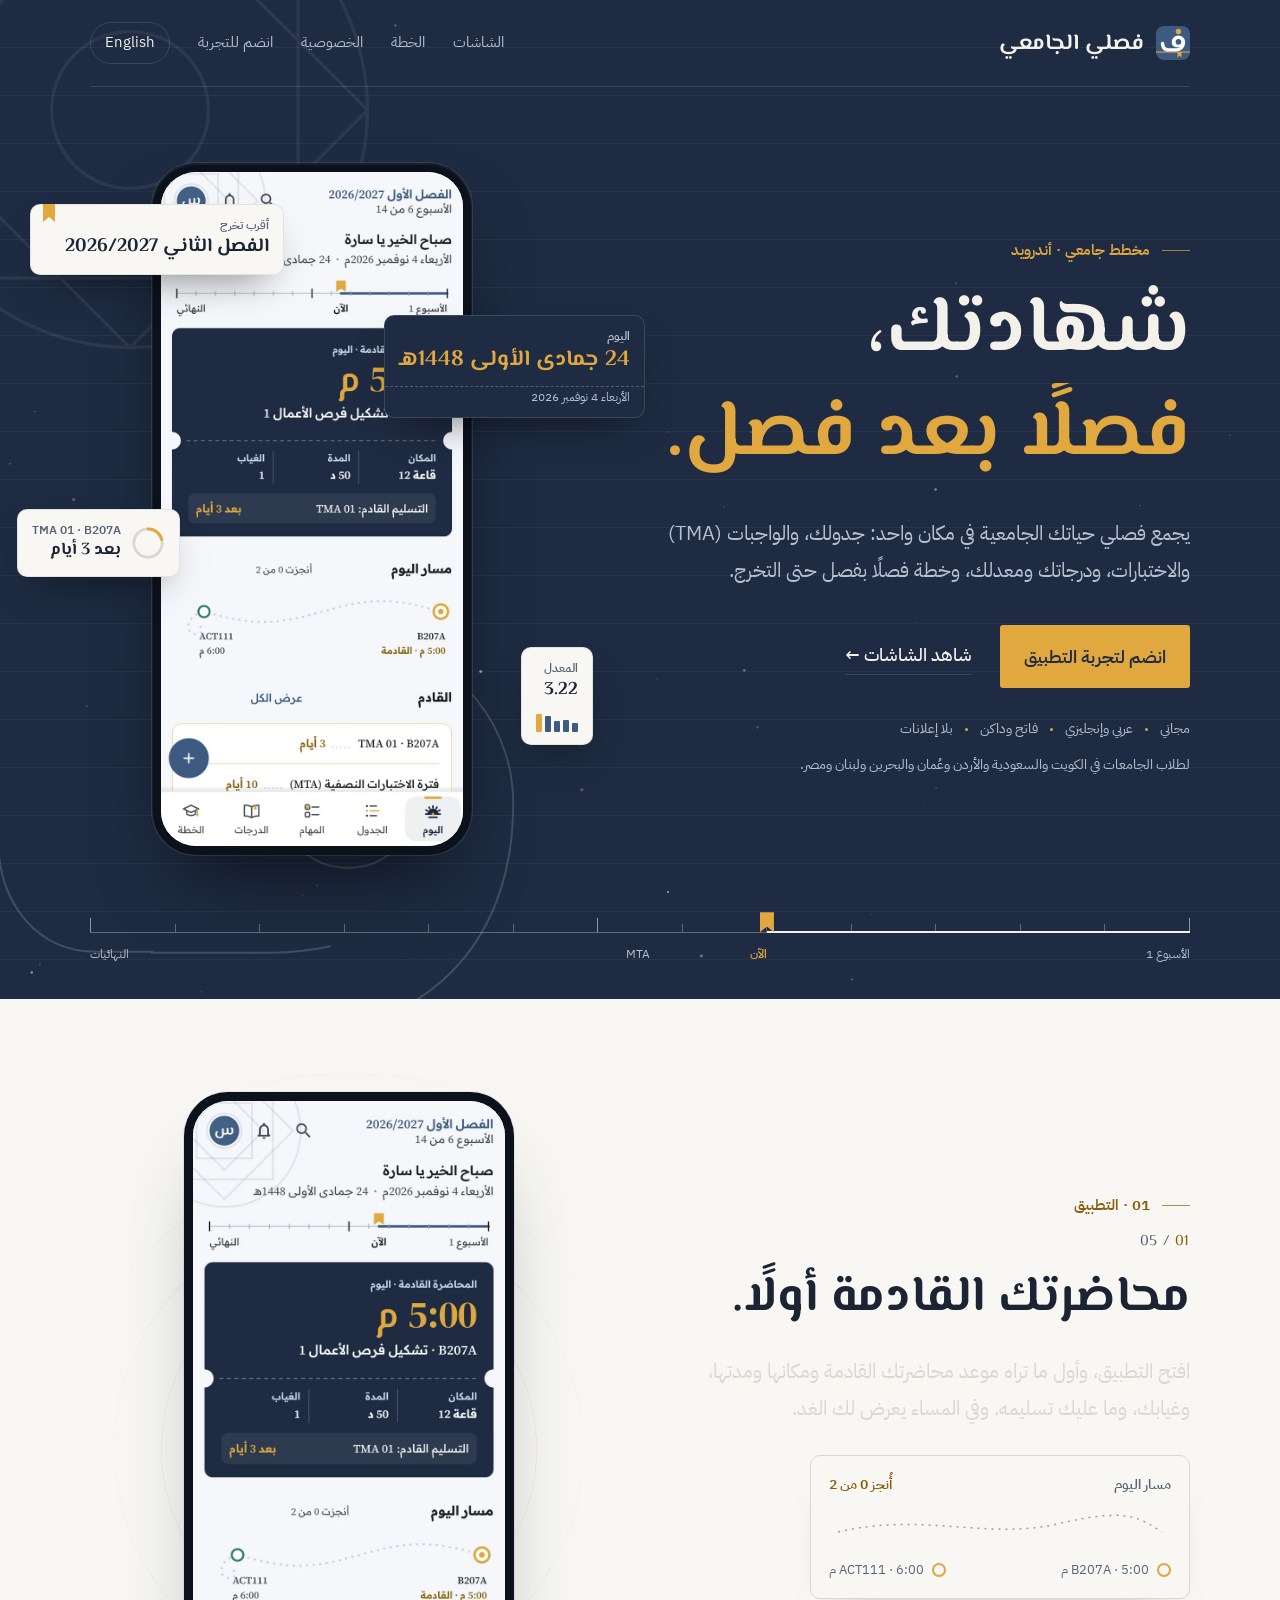
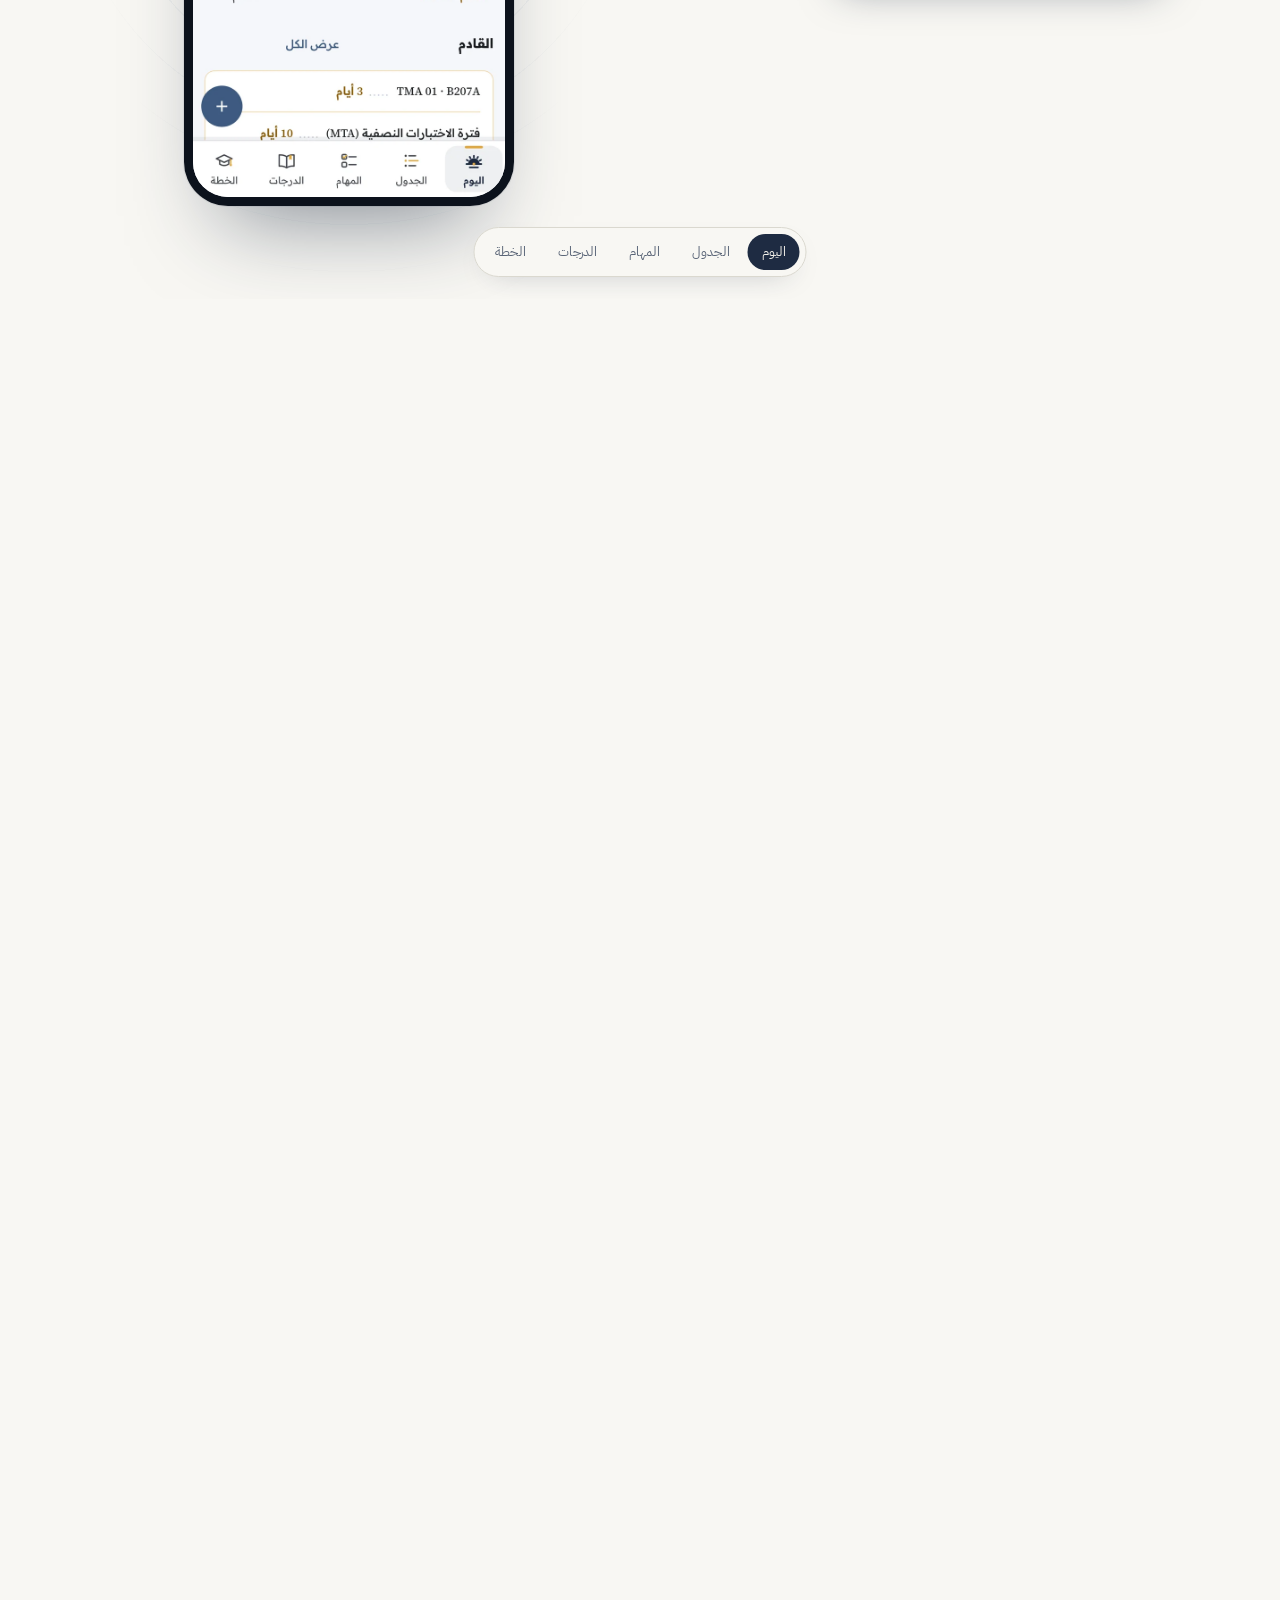
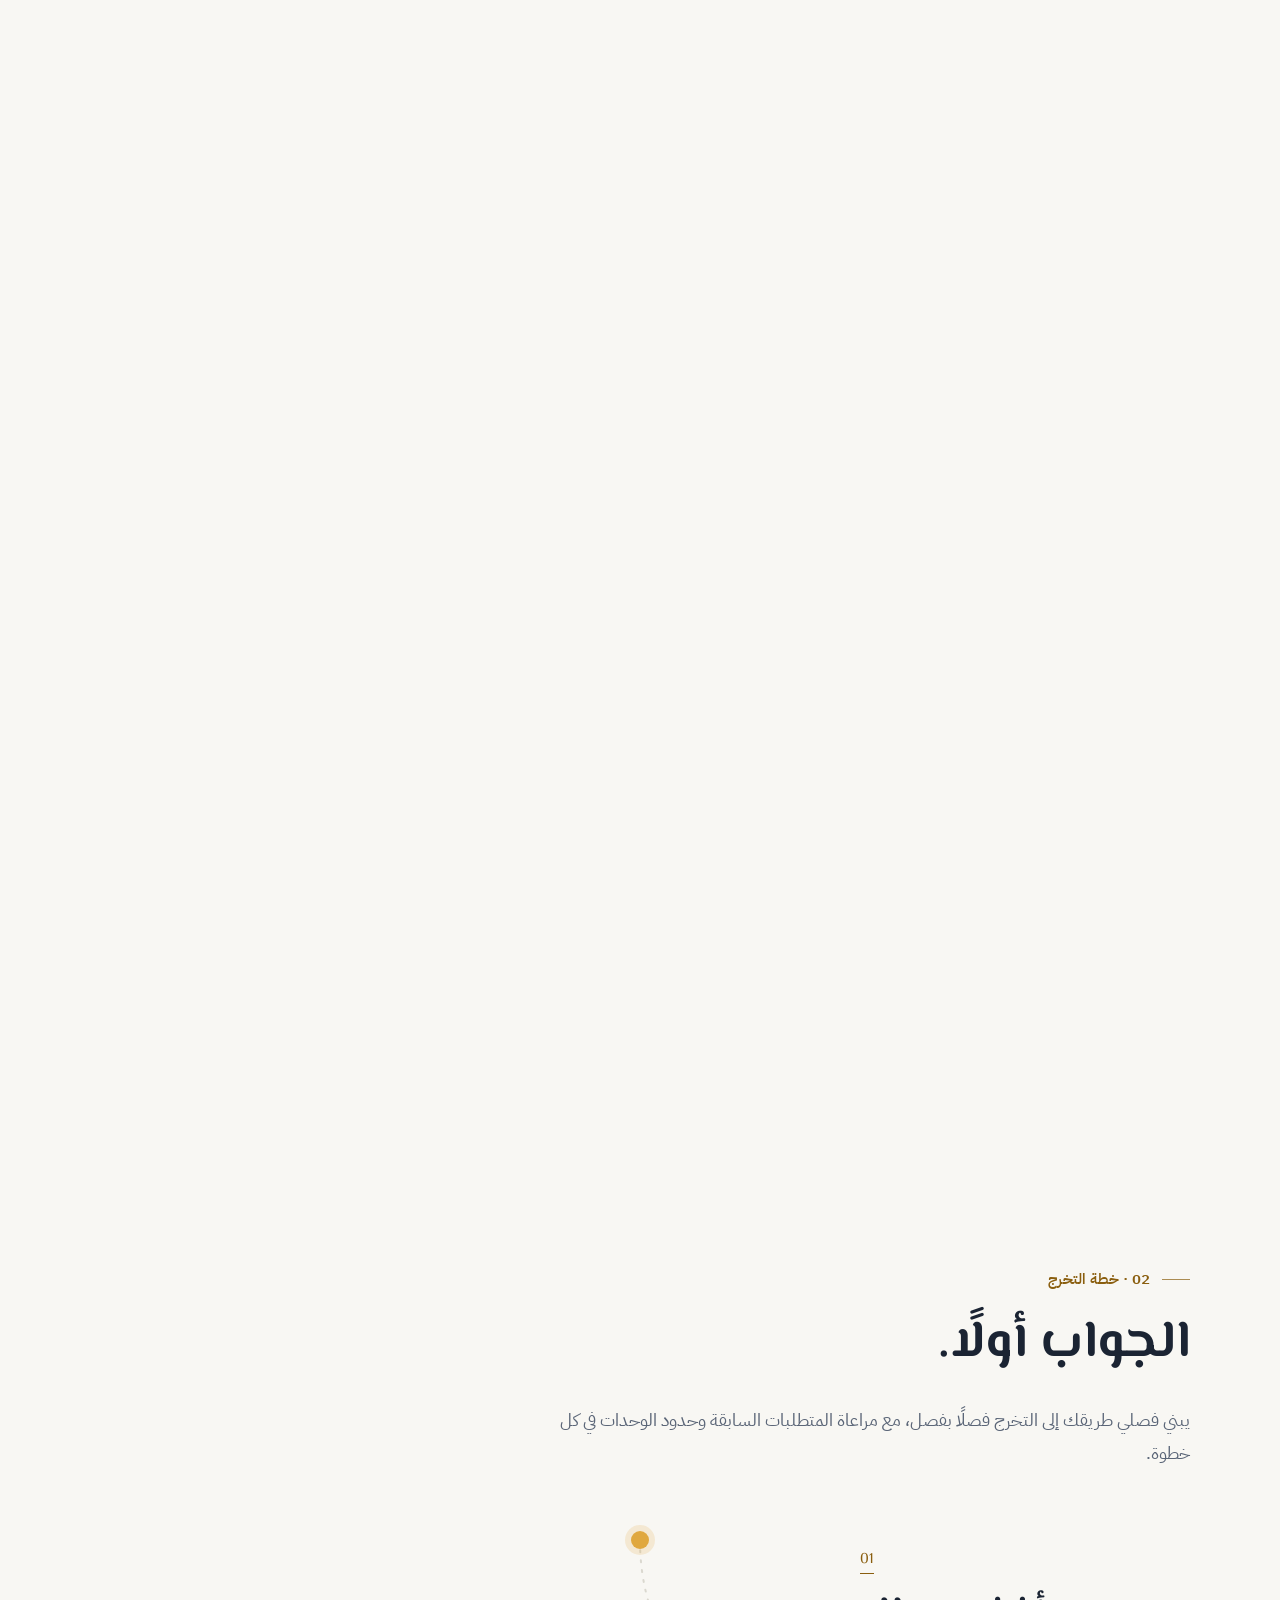
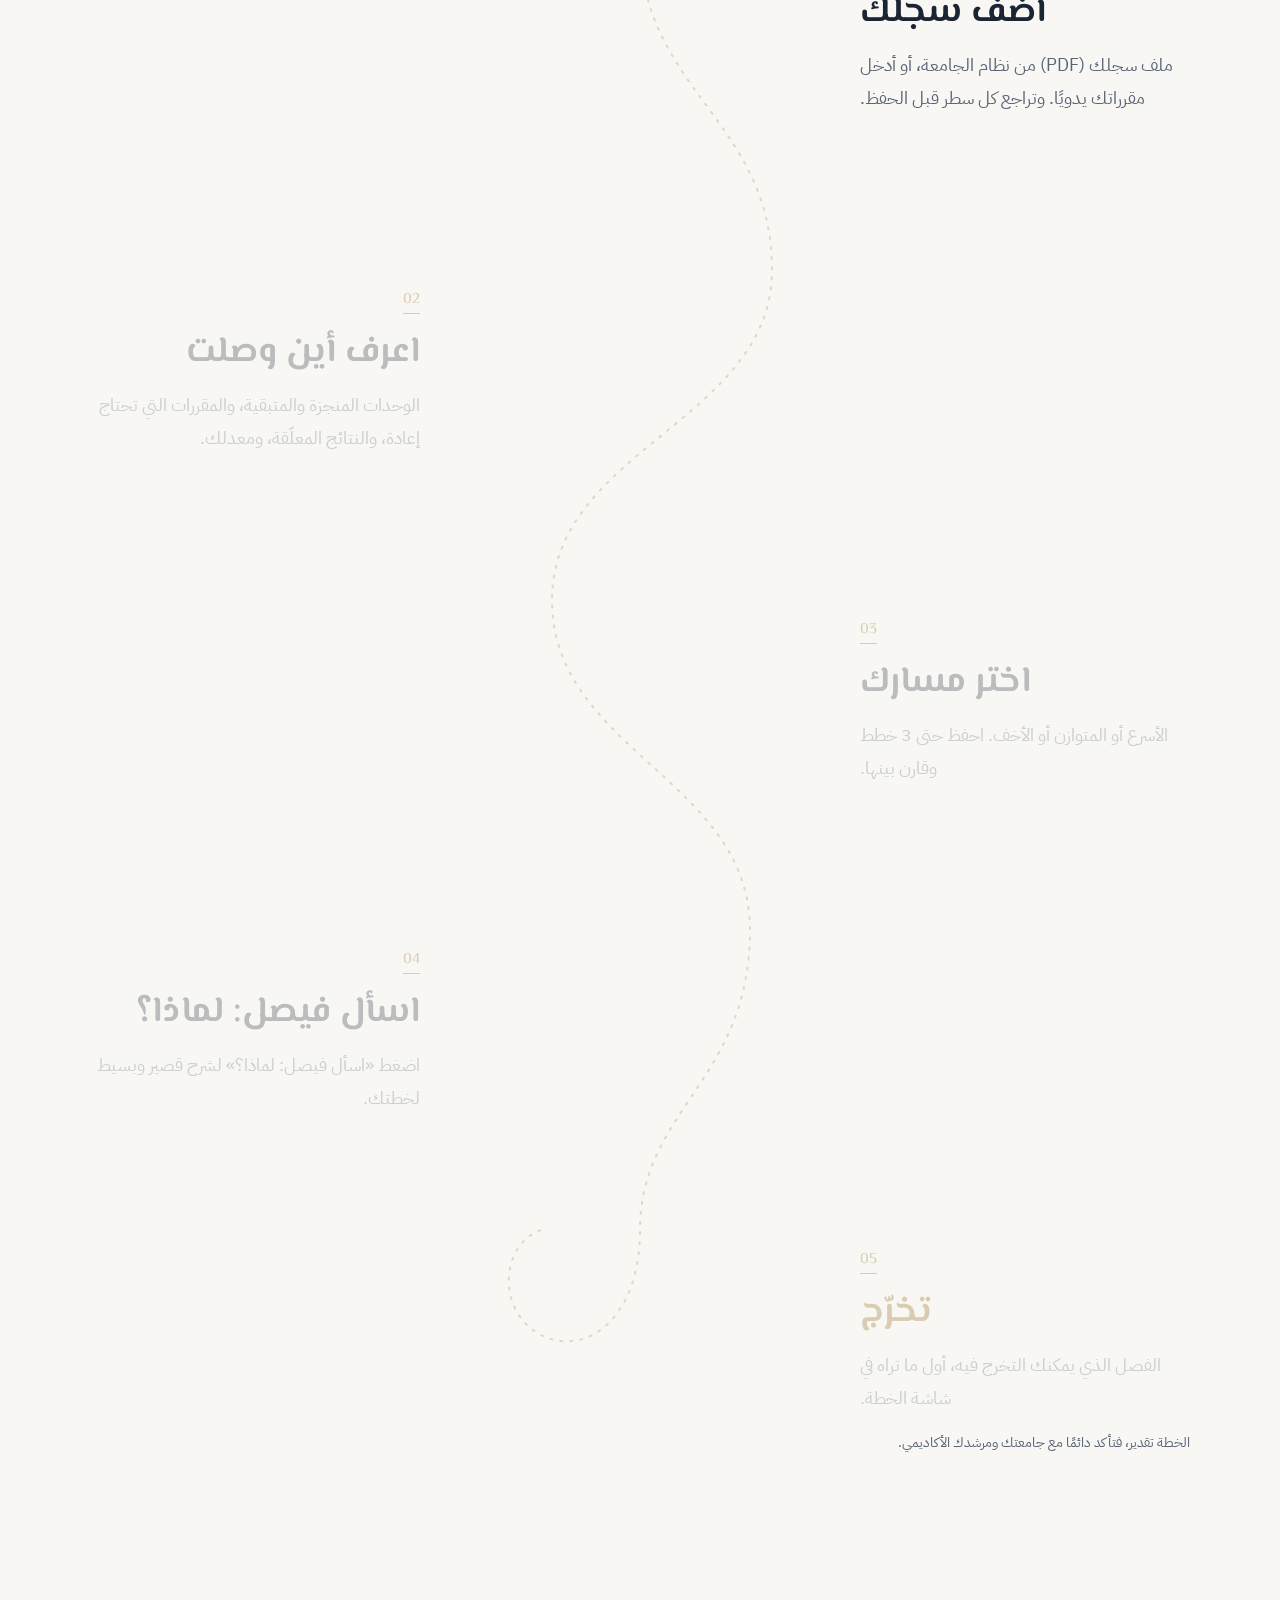
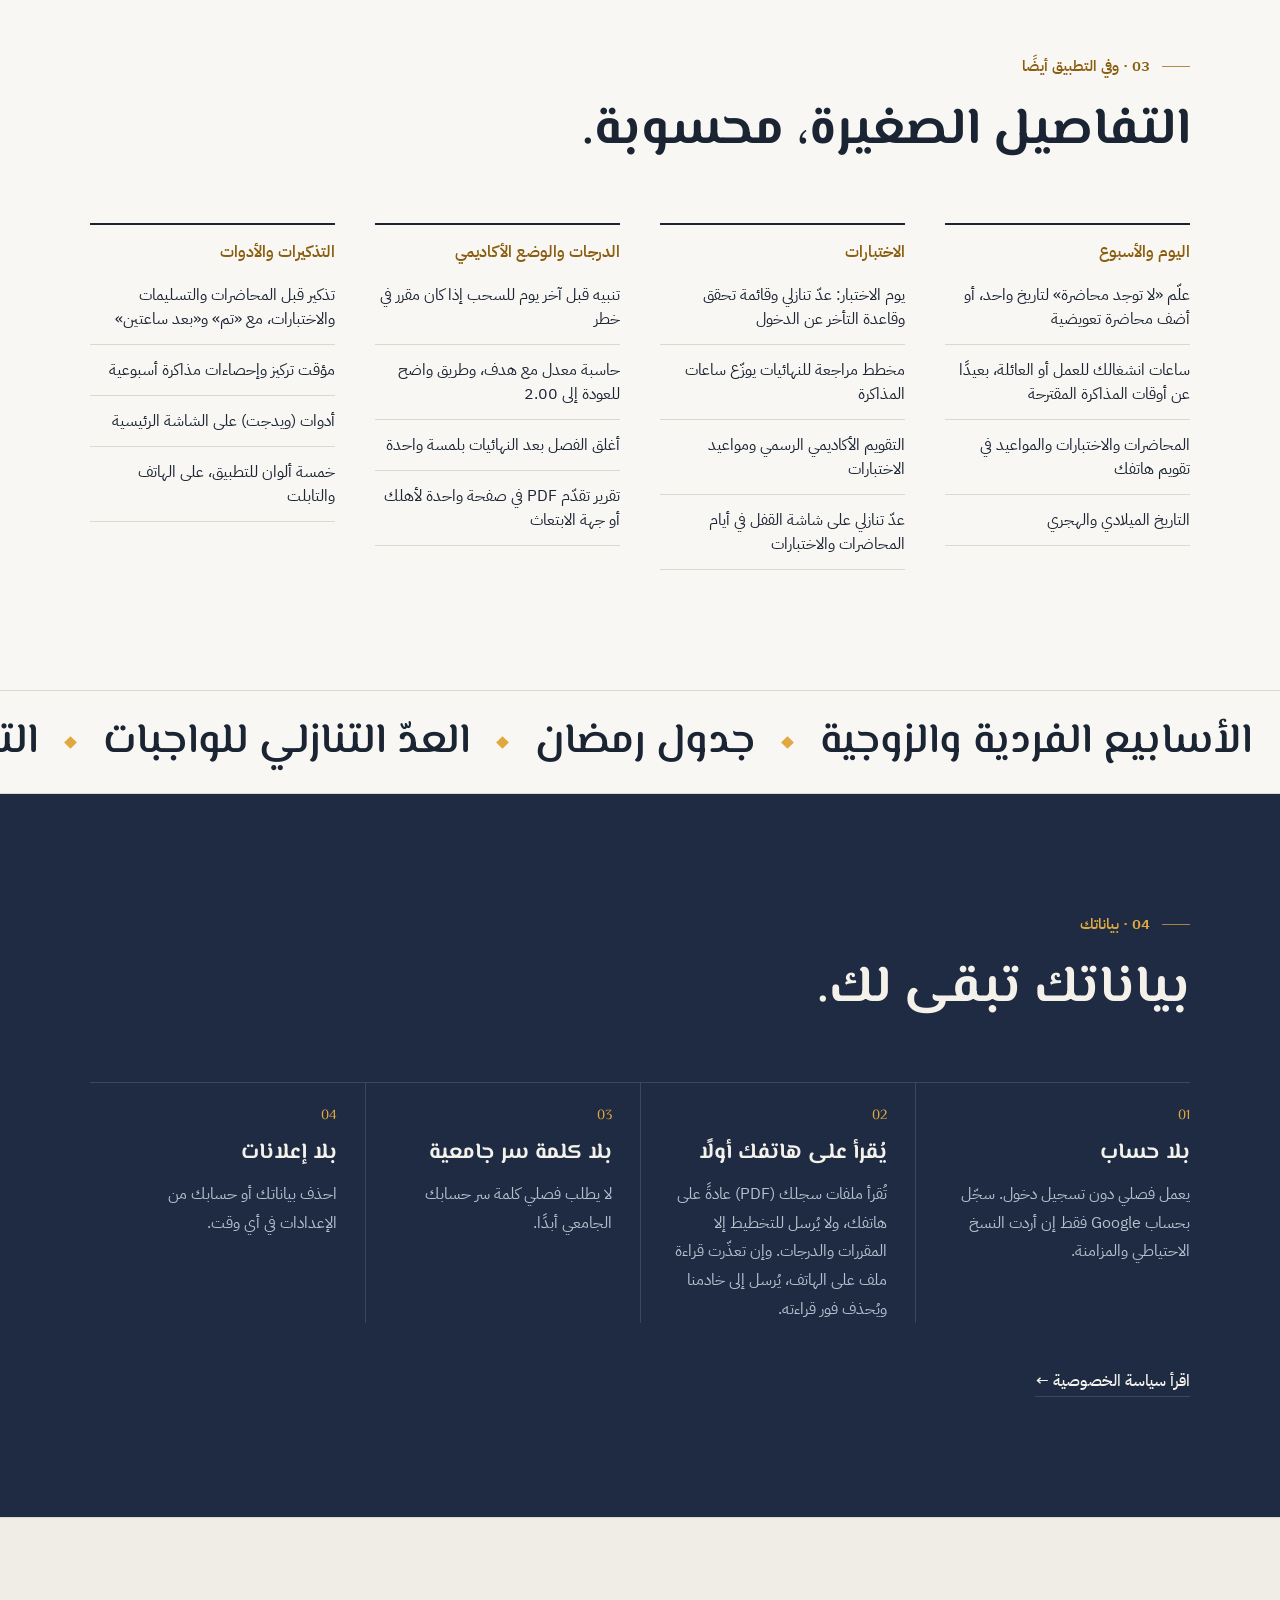
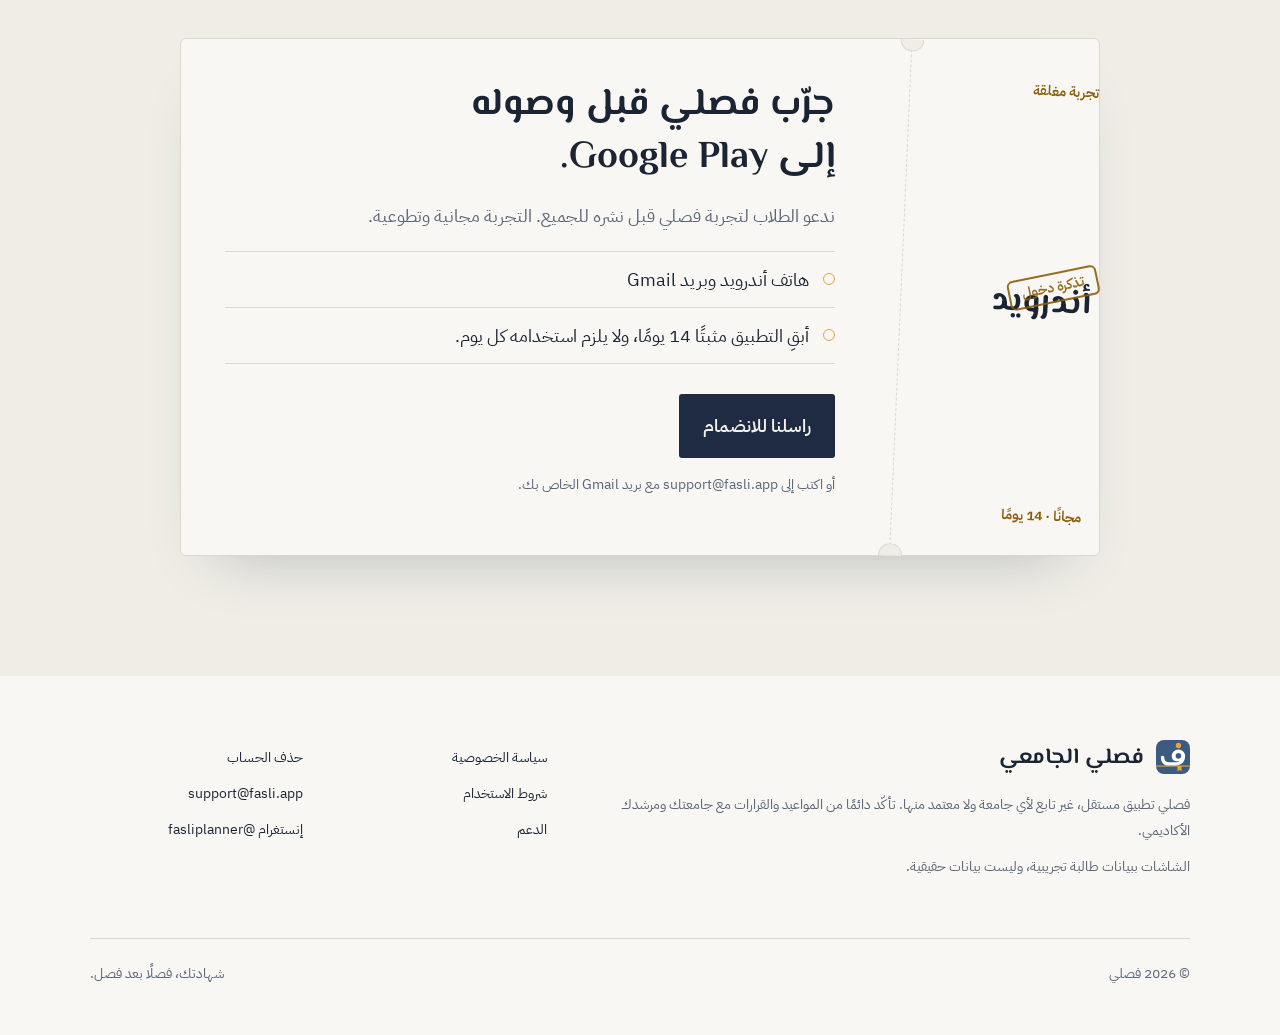
==== commit 859d1202: "New animated site design" ====
--- a/index.html
+++ b/index.html
@@ -1,5 +1,5 @@
 <!doctype html>
-<html lang="ar" dir="rtl">
+<html lang="ar" dir="rtl" class="no-js">
 <head>
 <meta charset="utf-8">
 <meta name="viewport" content="width=device-width, initial-scale=1, viewport-fit=cover">
@@ -24,31 +24,47 @@
 <link rel="preconnect" href="https://fonts.gstatic.com" crossorigin>
 <link rel="stylesheet" href="https://fonts.googleapis.com/css2?family=DM+Serif+Display:ital@0;1&family=El+Messiri:wght@600;700&family=IBM+Plex+Sans+Arabic:wght@400;500;600&family=IBM+Plex+Sans:wght@400;500;600&display=swap">
 <link rel="stylesheet" href="site.css">
+<link rel="stylesheet" href="motion.css">
+<script>document.documentElement.className='js';</script>
 </head>
 <body>
 <a class="skip" href="#main">تخطَّ إلى المحتوى</a>
+
+<div class="bar-top" aria-hidden="true">
+  <div class="wrap">
+    <a class="brand" href="" tabindex="-1"><img class="tile" src="icon.svg" alt="" width="34" height="34"><span class="wm-ar">فصلي الجامعي</span></a>
+    <div class="weekchip"><span class="wk" data-fmt="الأسبوع {} من 14" data-finals="النهائيات">الأسبوع 1 من 14</span><span class="mr"><i></i></span></div>
+    <a class="btn btn-sm" href="#join" tabindex="-1">انضم للتجربة</a>
+  </div>
+  <span class="readbar"></span>
+</div>
+
 <header class="hero">
+  <canvas class="dust" aria-hidden="true"></canvas>
+  <svg class="fa-line" viewBox="40 0 500 470" aria-hidden="true"><path pathLength="1" d="M262 266C262 200.83 314.83 148 380 148C445.17 148 498 200.83 498 266C498 372 430 432 330 432H200C120 432 70 372 70 290C70 273.43 83.43 260 100 260C116.57 260 130 273.43 130 290C130 340 160 372 200 372H240V372.6H326C352 372.6 386 366 404 355C340 361 283 346 269 306H268.95C264.45 293.51 262 280.04 262 266ZM330 262C330 289.61 352.39 312 380 312C407.61 312 430 289.61 430 262C430 234.39 407.61 212 380 212C352.39 212 330 234.39 330 262Z"/><circle class="fa-dot" cx="380" cy="78" r="47"/><path class="fa-rule" pathLength="1" d="M40 462H540"/></svg>
   <div class="wrap">
     <div class="top">
       <a class="brand" href="" aria-label="Fasli"><img class="tile" src="icon.svg" alt="" width="34" height="34"><span class="wm-ar">فصلي الجامعي</span></a>
-      <nav aria-label="الأقسام"><a href="#plan">الخطة</a><a href="#screens">الشاشات</a><a href="#data">الخصوصية</a><a href="#join">انضم للتجربة</a><a class="lang" href="en/" lang="en" hreflang="en">English</a></nav>
+      <nav aria-label="الأقسام"><a href="#screens">الشاشات</a><a href="#plan">الخطة</a><a href="#data">الخصوصية</a><a href="#join">انضم للتجربة</a><a class="lang" href="en/" lang="en" hreflang="en">English</a></nav>
     </div>
     <div class="hero-grid">
-      <div>
-        <p class="eyebrow">مخطط جامعي · أندرويد</p>
-        <h1>شهادتك،<br><em>فصلًا بعد فصل.</em></h1>
-        <p class="lede">يجمع فصلي حياتك الجامعية في مكان واحد: جدولك، والواجبات (TMA) والاختبارات، ودرجاتك ومعدلك، وخطة فصلًا بفصل حتى التخرج.</p>
-        <div class="actions">
-          <a class="btn" href="#join">انضم لتجربة التطبيق</a>
-          <a class="textlink" href="#screens">شاهد الشاشات <span class="arrow" aria-hidden="true">→</span></a>
+      <div class="hero-copy">
+        <p class="eyebrow enter" style="--d:0">مخطط جامعي · أندرويد</p>
+        <h1 aria-label="شهادتك، فصلًا بعد فصل."><span class="w"><span style="--d:0">شهادتك،</span></span> <br> <em><span class="w"><span style="--d:1">فصلًا</span></span></em> <em><span class="w"><span style="--d:2">بعد</span></span></em> <em><span class="w"><span style="--d:3">فصل.</span></span></em></h1>
+        <p class="lede enter" style="--d:6">يجمع فصلي حياتك الجامعية في مكان واحد: جدولك، والواجبات (TMA) والاختبارات، ودرجاتك ومعدلك، وخطة فصلًا بفصل حتى التخرج.</p>
+        <div class="actions enter" style="--d:7">
+          <a class="btn magnet" href="#join"><span>انضم لتجربة التطبيق</span></a>
+          <a class="textlink" href="#app">شاهد الشاشات <span class="arrow" aria-hidden="true">→</span></a>
         </div>
-        <ul class="facts"><li>مجاني</li><li>عربي وإنجليزي</li><li>فاتح وداكن</li><li>بلا إعلانات</li></ul>
-        <p class="where">لطلاب الجامعات في الكويت والسعودية والأردن وعُمان والبحرين ولبنان ومصر.</p>
+        <ul class="facts enter" style="--d:8"><li>مجاني</li><li>عربي وإنجليزي</li><li>فاتح وداكن</li><li>بلا إعلانات</li></ul>
+        <p class="where enter" style="--d:9">لطلاب الجامعات في الكويت والسعودية والأردن وعُمان والبحرين ولبنان ومصر.</p>
       </div>
-      <div class="stage">
-        <div class="phone"><img src="img/ar_1_today.webp" width="720" height="1558" alt="شاشة اليوم في فصلي: المحاضرة القادمة الساعة 5:00 مساءً مع القاعة والمدة والغياب، ومسار اليوم. ببيانات طالبة تجريبية." fetchpriority="high"></div>
-        <span class="note n1" aria-hidden="true"><b>محاضرتك القادمة أولًا</b><i></i></span>
-        <span class="note n2" aria-hidden="true"><b>مسار يومك</b><i></i></span>
+      <div class="stage hero-stage" data-tilt>
+        <div class="phone tilt"><img src="img/ar_1_today.webp" width="720" height="1558" alt="شاشة اليوم في فصلي: المحاضرة القادمة الساعة 5:00 مساءً مع القاعة والمدة والغياب، ومسار اليوم. ببيانات طالبة تجريبية." fetchpriority="high"></div>
+        <div class="fcard c1" data-depth="1.6" aria-hidden="true"><span class="k">اليوم</span><b class="num">24 جمادى الأولى 1448هـ</b><span class="s">الأربعاء 4 نوفمبر 2026</span><span class="perf"></span></div>
+        <div class="fcard c2" data-depth="2.2" aria-hidden="true"><svg viewBox="0 0 36 36"><circle cx="18" cy="18" r="15"/><circle class="arc" cx="18" cy="18" r="15" pathLength="100"/></svg><span><span class="k">TMA 01 · B207A</span><b>بعد 3 أيام</b></span></div>
+        <div class="fcard c3" data-depth="1.2" aria-hidden="true"><span class="k">المعدل</span><b class="num">3.22</b><span class="spark"><i style="--h:40%"></i><i style="--h:55%"></i><i style="--h:48%"></i><i style="--h:70%"></i><i style="--h:82%"></i></span></div>
+        <div class="fcard c4" data-depth="2.6" aria-hidden="true"><span class="bm"></span><span class="k">أقرب تخرج</span><b>الفصل الثاني 2026/2027</b></div>
       </div>
     </div>
     <div class="ruler" aria-hidden="true">
@@ -59,28 +75,39 @@
 </header>
 
 <main id="main">
-<section id="plan">
-  <div class="wrap split">
-    <div class="rise">
-      <p class="eyebrow">01 · خطة التخرج</p>
-      <h2>الجواب أولًا.</h2>
-      <p class="lede">أضف ملف سجلك (PDF) من نظام الجامعة، أو أدخل مقرراتك يدويًا. يقرأ فصلي الملف، وتراجع كل سطر قبل الحفظ، ثم تفتح الخطة على الفصل الذي يمكنك التخرج فيه. بعدها التفاصيل: ماذا تسجّل في الفصل القادم، وأي المقررات تفتح غيرها، وماذا يتغير إن حذفت مقررًا أو لم تدرس في الصيف.</p>
-      <dl class="ledger"><div><dt>المسارات</dt><span class="dots"></span><dd>الأسرع أو المتوازن أو الأخف</dd></div><div><dt>يراعي</dt><span class="dots"></span><dd>المتطلبات السابقة وحدود الوحدات</dd></div><div><dt>خطط محفوظة</dt><span class="dots"></span><dd>حتى 3 خطط تقارن بينها</dd></div><div><dt>اسأل فيصل</dt><span class="dots"></span><dd>شرح قصير وبسيط لسبب خطتك</dd></div></dl>
-      <p class="fine">الخطة تقدير، فتأكد دائمًا مع جامعتك ومرشدك الأكاديمي.</p>
+<section id="app" class="story" style="--n:5">
+  <div class="story-pin">
+    <div class="wrap story-grid">
+      <div class="story-copy">
+        <p class="eyebrow">01 · التطبيق</p>
+        <h2 class="sr">خمس شاشات، لكل منها عمل واحد.</h2>
+        <div class="chaps"><article class="chap on" data-i="0"><p class="cnum num">01 <span>/ 05</span></p><h3>محاضرتك القادمة أولًا.</h3><p class="fill"><span>افتح</span> <span>التطبيق،</span> <span>وأول</span> <span>ما</span> <span>تراه</span> <span>موعد</span> <span>محاضرتك</span> <span>القادمة</span> <span>ومكانها</span> <span>ومدتها،</span> <span>وغيابك،</span> <span>وما</span> <span>عليك</span> <span>تسليمه.</span> <span>وفي</span> <span>المساء</span> <span>يعرض</span> <span>لك</span> <span>الغد.</span></p><div class="inst inst-path"><div class="ik">مسار اليوم<span class="iv" data-done="أُنجز {} من 2">أُنجز 0 من 2</span></div><svg class="mini-route" viewBox="0 0 300 40" preserveAspectRatio="none" aria-hidden="true"><path d="M8 26 C80 6 140 34 200 18 S270 10 292 26"/></svg><ol><li data-at="0.33"><span class="dot"></span>B207A · 5:00 م</li><li data-at="0.67"><span class="dot"></span>ACT111 · 6:00 م</li></ol></div></article><article class="chap" data-i="1"><p class="cnum num">02 <span>/ 05</span></p><h3>أسبوعك كما تديره جامعتك.</h3><p class="fill"><span>القاعات،</span> <span>حضوري</span> <span>أو</span> <span>عن</span> <span>بُعد،</span> <span>محاضرات</span> <span>كل</span> <span>أسبوع</span> <span>أو</span> <span>في</span> <span>الأسابيع</span> <span>الفردية</span> <span>أو</span> <span>الزوجية،</span> <span>ومحاضرات</span> <span>تعويضية،</span> <span>وجدول</span> <span>رمضان</span> <span>تضبطه</span> <span>مرة</span> <span>واحدة.</span></p><div class="inst inst-week"><div class="ik">الأسبوع 6 · أسبوع فردي</div><ol class="days"><li><b>الأحد</b><i></i><i></i></li><li><b>الاثنين</b><i></i></li><li><b>الثلاثاء</b><i></i><i></i></li><li><b>الأربعاء</b><i></i></li><li><b>الخميس</b><i></i></li></ol></div></article><article class="chap" data-i="2"><p class="cnum num">03 <span>/ 05</span></p><h3>لا موعد يفاجئك.</h3><p class="fill"><span>الواجبات</span> <span>والاختبارات</span> <span>القصيرة</span> <span>والاختبارات</span> <span>حسب</span> <span>الأسبوع،</span> <span>مع</span> <span>الأيام</span> <span>المتبقية،</span> <span>وتنبيه</span> <span>مبكر</span> <span>للأسابيع</span> <span>المزدحمة،</span> <span>والتقويم</span> <span>الأكاديمي</span> <span>الرسمي.</span></p><div class="inst inst-count"><div class="ik">TMA 01 · B207A</div><div class="big"><span class="num" data-from="14" data-to="3">14</span><small>أيام متبقية</small></div><div class="bar"><i></i></div></div></article><article class="chap" data-i="3"><p class="cnum num">04 <span>/ 05</span></p><h3>اعرف ما تحتاجه في النهائي.</h3><p class="fill"><span>أدخل</span> <span>درجات</span> <span>TMA</span> <span>وMTA،</span> <span>واعرف</span> <span>الدرجة</span> <span>التي</span> <span>تحتاجها</span> <span>في</span> <span>النهائي</span> <span>لكل</span> <span>تقدير،</span> <span>مع</span> <span>تنبيه</span> <span>قبل</span> <span>آخر</span> <span>يوم</span> <span>للسحب.</span></p><div class="inst inst-gpa"><div class="ik">المعدل<span class="iv">الهدف 3.50</span></div><div class="big"><span class="num" data-from="0" data-to="3.22" data-dec="2">0.00</span></div><div class="bar"><i></i><em style="inset-inline-start:87.5%"></em></div></div></article><article class="chap" data-i="4"><p class="cnum num">05 <span>/ 05</span></p><h3>ومتى تتخرج.</h3><p class="fill"><span>تفتح</span> <span>شاشة</span> <span>الخطة</span> <span>على</span> <span>الفصل</span> <span>الذي</span> <span>يمكنك</span> <span>التخرج</span> <span>فيه،</span> <span>ثم</span> <span>ما</span> <span>تسجّله</span> <span>بعده.</span></p><div class="inst inst-credits"><div class="ik">وحدات متبقية</div><div class="big"><span class="num" data-from="133" data-to="48">133</span><small>/ 133</small></div><div class="bar"><i></i></div><div class="stamp"><span>أقرب تخرج</span><b>الفصل الثاني 2026/2027</b></div></div></article></div>
+      </div>
+      <div class="story-stage">
+        <div class="halo" aria-hidden="true"></div>
+        <div class="phone story-phone"><img src="img/ar_1_today.webp" width="720" height="1558" alt="شاشة اليوم في فصلي، ببيانات تجريبية" loading="eager" class="on"><img src="img/ar_2_schedule.webp" width="720" height="1558" alt="شاشة الجدول في فصلي، ببيانات تجريبية" loading="lazy" class=""><img src="img/ar_5_tasks.webp" width="720" height="1558" alt="شاشة المهام في فصلي، ببيانات تجريبية" loading="lazy" class=""><img src="img/ar_4_marks.webp" width="720" height="1558" alt="شاشة الدرجات في فصلي، ببيانات تجريبية" loading="lazy" class=""><img src="img/ar_3_plan.webp" width="720" height="1558" alt="شاشة الخطة في فصلي، ببيانات تجريبية" loading="lazy" class=""></div>
+      </div>
     </div>
-    <div class="stage rise"><div class="phone"><img src="img/ar_3_plan.webp" width="720" height="1558" loading="lazy" alt="شاشة الخطة في فصلي: أقرب تخرج ربيع 2027، وباقي 48 وحدة، والمعدل 3.22. ببيانات طالبة تجريبية."></div></div>
+    <ol class="rail" aria-hidden="true"><li class="on">اليوم</li><li class="">الجدول</li><li class="">المهام</li><li class="">الدرجات</li><li class="">الخطة</li><span class="rail-mark"></span></ol>
   </div>
 </section>
 
-<section id="screens" class="tabs-sec">
-  <div class="wrap tabs-grid">
-    <div class="rise">
-      <p class="eyebrow">02 · التطبيق</p>
-      <h2>خمس شاشات، لكل منها عمل واحد.</h2>
-      <p class="lede">الأدوات الإضافية مرتبة داخلها وتظهر عند الحاجة، فيبقى التطبيق هادئًا.</p>
-      <ol class="toc"><li><button type="button" data-shot="img/ar_1_today.webp" data-alt="شاشة اليوم في فصلي، ببيانات تجريبية" aria-pressed="false"><span class="n num">01</span><span class="t">اليوم</span><span class="d">محاضرتك القادمة أولًا: الوقت والقاعة والمدة وغيابك وما عليك تسليمه. وفي المساء يعرض لك الغد.</span></button></li><li><button type="button" data-shot="img/ar_2_schedule.webp" data-alt="شاشة الجدول في فصلي، ببيانات تجريبية" aria-pressed="true"><span class="n num">02</span><span class="t">الجدول</span><span class="d">أسبوعك بالقاعات، حضوري أو عن بُعد، والأسابيع الفردية والزوجية، وأوقات رمضان.</span></button></li><li><button type="button" data-shot="img/ar_5_tasks.webp" data-alt="شاشة المهام في فصلي، ببيانات تجريبية" aria-pressed="false"><span class="n num">03</span><span class="t">المهام</span><span class="d">الواجبات والاختبارات القصيرة والاختبارات حسب الأسبوع، مع الأيام المتبقية وتنبيه مبكر للأسابيع المزدحمة.</span></button></li><li><button type="button" data-shot="img/ar_4_marks.webp" data-alt="شاشة الدرجات في فصلي، ببيانات تجريبية" aria-pressed="false"><span class="n num">04</span><span class="t">الدرجات</span><span class="d">أدخل درجات TMA وMTA واعرف ما تحتاجه في النهائي، ومعدلك مع هدف تسعى إليه.</span></button></li><li><button type="button" data-shot="img/ar_3_plan.webp" data-alt="شاشة الخطة في فصلي، ببيانات تجريبية" aria-pressed="false"><span class="n num">05</span><span class="t">الخطة</span><span class="d">الفصل الذي يمكنك التخرج فيه، وما تسجّله بعده.</span></button></li></ol>
+<section id="plan" class="route-sec">
+  <div class="wrap">
+    <div class="route-head rise">
+      <p class="eyebrow">02 · خطة التخرج</p>
+      <h2>الجواب أولًا.</h2>
+      <p class="lede">يبني فصلي طريقك إلى التخرج فصلًا بفصل، مع مراعاة المتطلبات السابقة وحدود الوحدات في كل خطوة.</p>
     </div>
-    <div class="stage rise"><div class="phone"><img id="tabshot" src="img/ar_2_schedule.webp" width="720" height="1558" loading="lazy" alt="شاشة الجدول في فصلي، ببيانات تجريبية"></div></div>
+    <div class="route">
+      <svg class="route-svg" viewBox="0 0 400 1000" preserveAspectRatio="none" aria-hidden="true">
+        <path class="r-base" d="M200 20 C200 120 320 140 320 240 S120 360 120 460 S300 580 300 680 S200 800 200 880 C200 940 150 965 110 950 C70 935 72 890 110 880"/>
+        <path class="r-draw" d="M200 20 C200 120 320 140 320 240 S120 360 120 460 S300 580 300 680 S200 800 200 880 C200 940 150 965 110 950 C70 935 72 890 110 880"/>
+      </svg>
+      <span class="r-dot" aria-hidden="true"></span>
+      <ol class="stations"><li class="station" style="--y:2%"><span class="sn num">01</span><h3>أضف سجلك</h3><p>ملف سجلك (PDF) من نظام الجامعة، أو أدخل مقرراتك يدويًا. وتراجع كل سطر قبل الحفظ.</p></li><li class="station" style="--y:24%"><span class="sn num">02</span><h3>اعرف أين وصلت</h3><p>الوحدات المنجزة والمتبقية، والمقررات التي تحتاج إعادة، والنتائج المعلّقة، ومعدلك.</p></li><li class="station" style="--y:46%"><span class="sn num">03</span><h3>اختر مسارك</h3><p>الأسرع أو المتوازن أو الأخف. احفظ حتى 3 خطط وقارن بينها.</p></li><li class="station" style="--y:68%"><span class="sn num">04</span><h3>اسأل فيصل: لماذا؟</h3><p>اضغط «اسأل فيصل: لماذا؟» لشرح قصير وبسيط لخطتك.</p></li><li class="station" style="--y:88%"><span class="sn num">05</span><h3>تخرّج</h3><p>الفصل الذي يمكنك التخرج فيه، أول ما تراه في شاشة الخطة.</p></li></ol>
+    </div>
+    <p class="fine rise">الخطة تقدير، فتأكد دائمًا مع جامعتك ومرشدك الأكاديمي.</p>
   </div>
 </section>
 
@@ -90,32 +117,35 @@
       <p class="eyebrow">03 · وفي التطبيق أيضًا</p>
       <h2>التفاصيل الصغيرة، محسوبة.</h2>
     </div>
-    <div class="cat"><div class="rise"><h3>اليوم والأسبوع</h3><ul><li>علّم «لا توجد محاضرة» لتاريخ واحد، أو أضف محاضرة تعويضية</li><li>ساعات انشغالك للعمل أو العائلة، بعيدًا عن أوقات المذاكرة المقترحة</li><li>المحاضرات والاختبارات والمواعيد في تقويم هاتفك</li><li>التاريخ الميلادي والهجري</li></ul></div><div class="rise"><h3>الاختبارات</h3><ul><li>يوم الاختبار: عدّ تنازلي وقائمة تحقق وقاعدة التأخر عن الدخول</li><li>مخطط مراجعة للنهائيات يوزّع ساعات المذاكرة</li><li>التقويم الأكاديمي الرسمي ومواعيد الاختبارات</li><li>عدّ تنازلي على شاشة القفل في أيام المحاضرات والاختبارات</li></ul></div><div class="rise"><h3>الدرجات والوضع الأكاديمي</h3><ul><li>تنبيه قبل آخر يوم للسحب إذا كان مقرر في خطر</li><li>حاسبة معدل مع هدف، وطريق واضح للعودة إلى 2.00</li><li>أغلق الفصل بعد النهائيات بلمسة واحدة</li><li>تقرير تقدّم PDF في صفحة واحدة لأهلك أو جهة الابتعاث</li></ul></div><div class="rise"><h3>التذكيرات والأدوات</h3><ul><li>تذكير قبل المحاضرات والتسليمات والاختبارات، مع «تم» و«بعد ساعتين»</li><li>مؤقت تركيز وإحصاءات مذاكرة أسبوعية</li><li>أدوات (ويدجت) على الشاشة الرئيسية</li><li>خمسة ألوان للتطبيق، على الهاتف والتابلت</li></ul></div></div>
+    <div class="cat"><div class="rise" style="--d:0"><h3>اليوم والأسبوع</h3><ul><li>علّم «لا توجد محاضرة» لتاريخ واحد، أو أضف محاضرة تعويضية</li><li>ساعات انشغالك للعمل أو العائلة، بعيدًا عن أوقات المذاكرة المقترحة</li><li>المحاضرات والاختبارات والمواعيد في تقويم هاتفك</li><li>التاريخ الميلادي والهجري</li></ul></div><div class="rise" style="--d:1"><h3>الاختبارات</h3><ul><li>يوم الاختبار: عدّ تنازلي وقائمة تحقق وقاعدة التأخر عن الدخول</li><li>مخطط مراجعة للنهائيات يوزّع ساعات المذاكرة</li><li>التقويم الأكاديمي الرسمي ومواعيد الاختبارات</li><li>عدّ تنازلي على شاشة القفل في أيام المحاضرات والاختبارات</li></ul></div><div class="rise" style="--d:2"><h3>الدرجات والوضع الأكاديمي</h3><ul><li>تنبيه قبل آخر يوم للسحب إذا كان مقرر في خطر</li><li>حاسبة معدل مع هدف، وطريق واضح للعودة إلى 2.00</li><li>أغلق الفصل بعد النهائيات بلمسة واحدة</li><li>تقرير تقدّم PDF في صفحة واحدة لأهلك أو جهة الابتعاث</li></ul></div><div class="rise" style="--d:3"><h3>التذكيرات والأدوات</h3><ul><li>تذكير قبل المحاضرات والتسليمات والاختبارات، مع «تم» و«بعد ساعتين»</li><li>مؤقت تركيز وإحصاءات مذاكرة أسبوعية</li><li>أدوات (ويدجت) على الشاشة الرئيسية</li><li>خمسة ألوان للتطبيق، على الهاتف والتابلت</li></ul></div></div>
   </div>
 </section>
 
-<section id="data" class="data">
+<div class="marquee" aria-hidden="true"><div class="mq-track"><div class="mq"><span>الأسابيع الفردية والزوجية</span><i aria-hidden="true"></i><span>جدول رمضان</span><i aria-hidden="true"></i><span>العدّ التنازلي للواجبات</span><i aria-hidden="true"></i><span>التاريخ الهجري</span><i aria-hidden="true"></i><span>المحاضرات التعويضية</span><i aria-hidden="true"></i><span>مؤقت التركيز</span><i aria-hidden="true"></i><span>خطة مراجعة النهائيات</span><i aria-hidden="true"></i><span>عدّ تنازلي على شاشة القفل</span><i aria-hidden="true"></i><span>تقرير تقدّم PDF</span><i aria-hidden="true"></i><span>أدوات الشاشة الرئيسية</span><i aria-hidden="true"></i><span>كم أحتاج في النهائي؟</span><i aria-hidden="true"></i><span>فاتح وداكن</span><i aria-hidden="true"></i></div><div class="mq"><span>الأسابيع الفردية والزوجية</span><i aria-hidden="true"></i><span>جدول رمضان</span><i aria-hidden="true"></i><span>العدّ التنازلي للواجبات</span><i aria-hidden="true"></i><span>التاريخ الهجري</span><i aria-hidden="true"></i><span>المحاضرات التعويضية</span><i aria-hidden="true"></i><span>مؤقت التركيز</span><i aria-hidden="true"></i><span>خطة مراجعة النهائيات</span><i aria-hidden="true"></i><span>عدّ تنازلي على شاشة القفل</span><i aria-hidden="true"></i><span>تقرير تقدّم PDF</span><i aria-hidden="true"></i><span>أدوات الشاشة الرئيسية</span><i aria-hidden="true"></i><span>كم أحتاج في النهائي؟</span><i aria-hidden="true"></i><span>فاتح وداكن</span><i aria-hidden="true"></i></div></div></div>
+
+<section id="data" class="data spot">
   <div class="wrap">
     <p class="eyebrow">04 · بياناتك</p>
-    <h2>بياناتك تبقى لك.</h2>
-    <div class="pledges rise"><div><b>بلا حساب</b><p>يعمل فصلي دون تسجيل دخول. سجّل بحساب Google فقط إن أردت النسخ الاحتياطي والمزامنة.</p></div><div><b>يُقرأ على هاتفك أولًا</b><p>تُقرأ ملفات سجلك (PDF) عادةً على هاتفك، ولا يُرسل للتخطيط إلا المقررات والدرجات. وإن تعذّرت قراءة ملف على الهاتف، يُرسل إلى خادمنا ويُحذف فور قراءته.</p></div><div><b>بلا كلمة سر جامعية</b><p>لا يطلب فصلي كلمة سر حسابك الجامعي أبدًا.</p></div><div><b>بلا إعلانات</b><p>احذف بياناتك أو حسابك من الإعدادات في أي وقت.</p></div></div>
+    <h2 class="rise">بياناتك تبقى لك.</h2>
+    <div class="pledges"><div class="rise" style="--d:0"><span class="pn num">01</span><b>بلا حساب</b><p>يعمل فصلي دون تسجيل دخول. سجّل بحساب Google فقط إن أردت النسخ الاحتياطي والمزامنة.</p></div><div class="rise" style="--d:1"><span class="pn num">02</span><b>يُقرأ على هاتفك أولًا</b><p>تُقرأ ملفات سجلك (PDF) عادةً على هاتفك، ولا يُرسل للتخطيط إلا المقررات والدرجات. وإن تعذّرت قراءة ملف على الهاتف، يُرسل إلى خادمنا ويُحذف فور قراءته.</p></div><div class="rise" style="--d:2"><span class="pn num">03</span><b>بلا كلمة سر جامعية</b><p>لا يطلب فصلي كلمة سر حسابك الجامعي أبدًا.</p></div><div class="rise" style="--d:3"><span class="pn num">04</span><b>بلا إعلانات</b><p>احذف بياناتك أو حسابك من الإعدادات في أي وقت.</p></div></div>
     <a class="textlink" href="privacy/#ar">اقرأ سياسة الخصوصية <span class="arrow" aria-hidden="true">→</span></a>
   </div>
 </section>
 
 <section id="join" class="join">
   <div class="wrap">
-    <div class="slip rise">
+    <div class="slip tear">
       <div class="stub">
         <span class="k">تجربة مغلقة</span>
         <span class="big">أندرويد</span>
         <span class="k">مجانًا · 14 يومًا</span>
+        <span class="admit" aria-hidden="true">تذكرة دخول</span>
       </div>
       <div class="body">
         <h2>جرّب فصلي قبل وصوله إلى Google Play.</h2>
         <p>ندعو الطلاب لتجربة فصلي قبل نشره للجميع. التجربة مجانية وتطوعية.</p>
         <ul><li>هاتف أندرويد وبريد Gmail</li><li>أبقِ التطبيق مثبتًا 14 يومًا، ولا يلزم استخدامه كل يوم.</li></ul>
-        <a class="btn" href="mailto:support@fasli.app?subject=%D8%A3%D8%A8%D9%8A%20%D8%A3%D8%AC%D8%B1%D8%A8%20%D9%81%D8%B5%D9%84%D9%8A%20%2F%20Join%20the%20Fasli%20test&amp;body=Gmail%3A%20%0A%D9%86%D9%88%D8%B9%20%D8%A7%D9%84%D9%87%D8%A7%D8%AA%D9%81%20%2F%20Phone%3A%20%0A">راسلنا للانضمام</a>
+        <a class="btn magnet" href="mailto:support@fasli.app?subject=%D8%A3%D8%A8%D9%8A%20%D8%A3%D8%AC%D8%B1%D8%A8%20%D9%81%D8%B5%D9%84%D9%8A%20%2F%20Join%20the%20Fasli%20test&amp;body=Gmail%3A%20%0A%D9%86%D9%88%D8%B9%20%D8%A7%D9%84%D9%87%D8%A7%D8%AA%D9%81%20%2F%20Phone%3A%20%0A"><span>راسلنا للانضمام</span></a>
         <p class="or">أو اكتب إلى support@fasli.app مع بريد Gmail الخاص بك.</p>
       </div>
     </div>
@@ -136,20 +166,6 @@
     <div class="base"><span>© 2026 فصلي</span><span>شهادتك، فصلًا بعد فصل.</span></div>
   </div>
 </footer>
-<script>
-(function(){
-  var img=document.getElementById('tabshot'),btns=document.querySelectorAll('.toc button');
-  btns.forEach(function(b){b.addEventListener('click',function(){
-    if(b.getAttribute('aria-pressed')==='true')return;
-    btns.forEach(function(x){x.setAttribute('aria-pressed','false')});b.setAttribute('aria-pressed','true');
-    img.classList.add('fade');
-    setTimeout(function(){img.onload=function(){img.classList.remove('fade')};img.src=b.dataset.shot;img.alt=b.dataset.alt},180);
-  })});
-  var els=document.querySelectorAll('.rise');
-  if(!('IntersectionObserver' in window)){els.forEach(function(e){e.classList.add('in')});return}
-  var io=new IntersectionObserver(function(es){es.forEach(function(e){if(e.isIntersecting){e.target.classList.add('in');io.unobserve(e.target)}})},{rootMargin:'0px 0px -8% 0px'});
-  els.forEach(function(e){io.observe(e)});
-})();
-</script>
+<script src="app.js" defer></script>
 </body>
 </html>
--- a/motion.css
+++ b/motion.css
@@ -0,0 +1,335 @@
+/* Fasli site: motion layer (loaded after site.css) */
+:root{--ease:cubic-bezier(.2,.7,.2,1);--vh:100vh}
+@supports (height:100svh){:root{--vh:100svh}}
+.sr{position:absolute;width:1px;height:1px;overflow:hidden;clip:rect(0 0 0 0);white-space:nowrap}
+
+/* ---------- sticky top bar ---------- */
+.bar-top{position:fixed;inset:0 0 auto;z-index:30;background:rgba(22,32,47,.92);-webkit-backdrop-filter:saturate(1.2) blur(10px);backdrop-filter:saturate(1.2) blur(10px);color:var(--on-ink);
+  transform:translateY(-110%);transition:transform .5s var(--ease);border-bottom:1px solid var(--on-ink-rule)}
+.bar-top.show{transform:none}
+.bar-top .wrap{display:flex;align-items:center;justify-content:space-between;gap:16px;height:60px}
+.bar-top .brand .tile{width:28px;height:28px}
+.bar-top .brand .wm{height:20px}
+.bar-top .brand .wm-ar{font-size:19px}
+.weekchip{display:flex;align-items:center;gap:12px;font-size:13px;color:var(--on-ink-muted);font-variant-numeric:tabular-nums}
+.weekchip .wk{min-width:9.5em;text-align:center;color:var(--on-ink)}
+.weekchip .mr{position:relative;width:120px;height:2px;background:rgba(243,241,234,.18)}
+.weekchip .mr i{position:absolute;inset-block:0;inset-inline-start:0;width:calc(var(--p,0)*100%);background:var(--gold)}
+.weekchip .mr i::after{content:"";position:absolute;inset-inline-end:-5px;top:-5px;width:10px;height:12px;background:var(--gold);clip-path:polygon(0 0,100% 0,100% 100%,50% 72%,0 100%)}
+.btn-sm{padding:9px 16px;font-size:14px}
+.readbar{display:none}
+
+/* ---------- hero ---------- */
+.hero{min-height:min(980px,calc(var(--vh) + 40px))}
+.dust{position:absolute;inset:0;width:100%;height:100%;z-index:-1;pointer-events:none}
+.fa-line{position:absolute;z-index:-1;width:min(700px,60vw);inset-inline-end:-10vw;bottom:-90px;pointer-events:none;overflow:visible}
+.fa-line path{fill:none;stroke:rgba(243,241,234,.17);stroke-width:2;stroke-dasharray:1;stroke-dashoffset:1;vector-effect:non-scaling-stroke}
+.fa-line .fa-rule{stroke:rgba(224,168,63,.5);stroke-width:2.5}
+.fa-line .fa-dot{fill:none;stroke:rgba(224,168,63,.55);stroke-width:2;vector-effect:non-scaling-stroke;transform-origin:380px 78px;transform:scale(0)}
+.js .fa-line path{animation:draw 3.2s var(--ease) .4s forwards}
+.js .fa-line .fa-rule{animation-delay:2.2s;animation-duration:1.4s}
+.js .fa-line .fa-dot{animation:pop .7s var(--ease) 2.8s forwards}
+.no-js .fa-line path{stroke-dashoffset:0}.no-js .fa-line .fa-dot{transform:none}
+@keyframes draw{to{stroke-dashoffset:0}}
+@keyframes pop{0%{transform:scale(0)}70%{transform:scale(1.15)}100%{transform:scale(1)}}
+
+.hero h1 .w{display:inline-block;overflow:hidden;vertical-align:top;padding-bottom:.08em;margin-bottom:-.08em;padding-inline:.04em;margin-inline:-.04em}
+.hero h1 .w>span{display:inline-block}
+.js .hero h1 .w>span{transform:translateY(105%);animation:wordup 1s var(--ease) forwards;animation-delay:calc(.25s + var(--d)*.09s)}
+@keyframes wordup{to{transform:none}}
+.js .enter{opacity:0;transform:translateY(14px);animation:enter .9s var(--ease) forwards;animation-delay:calc(.3s + var(--d)*.09s)}
+@keyframes enter{to{opacity:1;transform:none}}
+
+.hero-stage{perspective:1200px;width:min(320px,100%)}
+.hero-stage .phone{transform-style:preserve-3d;transform:rotateY(var(--ry,0deg)) rotateX(var(--rx,0deg));transition:transform .6s var(--ease)}
+.js .hero-stage .phone{opacity:0;animation:phonein 1.2s var(--ease) .5s forwards}
+@keyframes phonein{from{opacity:0;transform:translateY(40px) rotateX(8deg)}to{opacity:1}}
+.phone::after{content:"";position:absolute;inset:9px;border-radius:35px;pointer-events:none;
+  background:linear-gradient(115deg,rgba(255,255,255,0) 40%,rgba(255,255,255,.16) 50%,rgba(255,255,255,0) 60%);background-size:250% 100%;background-position:var(--sheen,120%) 0;mix-blend-mode:soft-light}
+
+.fcard{position:absolute;z-index:2;background:var(--paper);color:var(--text);border:1px solid rgba(30,43,66,.10);border-radius:10px;padding:12px 14px;
+  box-shadow:0 18px 40px -18px rgba(0,0,0,.55);font-size:12px;line-height:1.35;white-space:nowrap;
+  translate:var(--tx,0) var(--ty,0);transition:translate .5s var(--ease)}
+.fcard .k{display:block;color:var(--muted);font-size:10.5px;letter-spacing:.12em;text-transform:uppercase;font-weight:600}
+:lang(ar) .fcard .k{letter-spacing:0;font-size:12px}
+.fcard b{display:block;font:400 22px/1.15 var(--display);color:var(--text)}
+:lang(ar) .fcard b{font-weight:700;font-size:18px;line-height:1.5}
+.fcard .s{display:block;color:var(--muted);font-size:12px}
+.fcard.c1{top:22%;inset-inline-start:-54%;background:var(--ink);color:var(--on-ink);border-color:rgba(243,241,234,.14)}
+.fcard.c1 b{color:var(--gold);font-size:22px}
+.fcard.c1 .k,.fcard.c1 .s{color:var(--on-ink-muted)}
+.fcard.c1 .perf{position:absolute;inset-inline:0;bottom:30px;border-top:1px dashed rgba(243,241,234,.25)}
+.fcard.c1 .s{margin-top:12px}
+.fcard.c2{top:50%;inset-inline-end:-42%;display:flex;align-items:center;gap:10px}
+.fcard.c2 svg{width:34px;height:34px;transform:rotate(-90deg)}
+.fcard.c2 circle{fill:none;stroke:var(--rule);stroke-width:3}
+.fcard.c2 .arc{stroke:var(--gold);stroke-dasharray:100;stroke-dashoffset:100;stroke-linecap:round}
+.js .fcard.c2 .arc{animation:arc 1.6s var(--ease) 1.6s forwards}
+@keyframes arc{to{stroke-dashoffset:79}}
+.fcard.c2 b{font-size:17px}
+.fcard.c3{top:70%;inset-inline-start:-38%}
+.fcard.c3 .spark{display:flex;align-items:flex-end;gap:3px;height:22px;margin-top:6px}
+.fcard.c3 .spark i{width:6px;height:var(--h);background:var(--slate);border-radius:1px;transform-origin:bottom;transform:scaleY(0)}
+.fcard.c3 .spark i:last-child{background:var(--gold)}
+.js .fcard.c3 .spark i{animation:grow .7s var(--ease) forwards}
+.fcard.c3 .spark i:nth-child(1){animation-delay:1.9s}.fcard.c3 .spark i:nth-child(2){animation-delay:1.97s}.fcard.c3 .spark i:nth-child(3){animation-delay:2.04s}.fcard.c3 .spark i:nth-child(4){animation-delay:2.11s}.fcard.c3 .spark i:nth-child(5){animation-delay:2.18s}
+.no-js .fcard.c3 .spark i{transform:none}
+@keyframes grow{to{transform:none}}
+.fcard.c4{top:6%;inset-inline-end:-38%;padding-inline-end:34px}
+.fcard.c4 .bm{position:absolute;top:-1px;inset-inline-end:12px;width:12px;height:18px;background:var(--gold);clip-path:polygon(0 0,100% 0,100% 100%,50% 72%,0 100%)}
+.fcard.c4 b{font-size:19px}
+.js .fcard{opacity:0;animation:cardin .9s var(--ease) forwards}
+.js .fcard.c4{animation-delay:1.1s}.js .fcard.c1{animation-delay:1.25s}.js .fcard.c2{animation-delay:1.4s}.js .fcard.c3{animation-delay:1.55s}
+@keyframes cardin{from{opacity:0;transform:translateY(16px) scale(.96)}to{opacity:1;transform:none}}
+.fcard>*{animation:none}
+.bob .fcard{animation:cardin .9s var(--ease) forwards,bob 7s ease-in-out infinite}
+.bob .fcard.c1{animation-delay:1.25s,2s}.bob .fcard.c2{animation-delay:1.4s,2.6s}.bob .fcard.c3{animation-delay:1.55s,3.1s}.bob .fcard.c4{animation-delay:1.1s,2.3s}
+@keyframes bob{0%,100%{transform:translateY(0)}50%{transform:translateY(-8px)}}
+
+/* hero ruler fills on load */
+.js .ruler .done{width:0;animation:fillw 1.6s var(--ease) 1s forwards}
+.js .ruler .mark{inset-inline-start:0;opacity:0;animation:slidemark 1.6s var(--ease) 1s forwards}
+.js .ruler .labels .now{opacity:0;animation:enter .6s ease 2.5s forwards}
+@keyframes fillw{to{width:calc(5 / 13 * 100%)}}
+@keyframes slidemark{0%{opacity:0;inset-inline-start:0}10%{opacity:1}100%{opacity:1;inset-inline-start:calc(5 / 13 * 100%)}}
+
+/* ---------- story (pinned) ---------- */
+.story{position:relative;height:calc(var(--vh) * (var(--n) * .9 + 1));padding:0;background:var(--paper)}
+.story-pin{position:sticky;top:0;height:var(--vh);overflow:hidden;display:flex;flex-direction:column;justify-content:center}
+.story-grid{display:grid;grid-template-columns:minmax(0,1fr) minmax(0,1fr);gap:64px;align-items:center;width:100%}
+.chaps{position:relative;min-height:470px}
+.chap{position:absolute;inset:0;opacity:0;transform:translateY(24px);transition:opacity .5s ease,transform .7s var(--ease);pointer-events:none}
+.chap.on{opacity:1;transform:none;pointer-events:auto}
+.chap.past{transform:translateY(-24px)}
+.cnum{font:400 15px/1 var(--display);color:var(--gold-ink);margin:0 0 14px;letter-spacing:.04em}
+.cnum span{color:var(--muted)}
+.chap h3{font-size:clamp(34px,4.4vw,56px);line-height:1.06;margin-bottom:20px}
+:lang(ar) .chap h3{line-height:1.4;font-size:clamp(32px,4vw,50px)}
+.fill{font-size:19px;line-height:1.6;max-width:30em;margin:0 0 28px}
+:lang(ar) .fill{font-size:20px;line-height:1.85}
+.fill span{color:var(--rule);transition:color .35s ease}
+.fill span.lit{color:var(--text)}
+@media (prefers-color-scheme:dark){.fill span{color:#3A4456}}
+.no-js .fill span{color:var(--text)}
+
+.inst{border:1px solid var(--rule);background:var(--paper);border-radius:10px;padding:16px 18px;max-width:380px;box-shadow:0 20px 40px -32px rgba(30,43,66,.5)}
+.ik{display:flex;justify-content:space-between;gap:12px;font-size:12px;font-weight:600;letter-spacing:.12em;text-transform:uppercase;color:var(--muted)}
+:lang(ar) .ik{letter-spacing:0;font-size:14px}
+.ik .iv{color:var(--gold-ink);letter-spacing:0;text-transform:none;font-variant-numeric:tabular-nums}
+.inst .big{display:flex;align-items:baseline;gap:10px;margin:6px 0 10px}
+.inst .big .num{font:400 52px/1 var(--display);font-variant-numeric:tabular-nums;color:var(--text)}
+.inst .big small{color:var(--muted);font-size:14px}
+.inst .bar{position:relative;height:4px;background:var(--rule);border-radius:2px}
+.inst .bar i{position:absolute;inset-block:0;inset-inline-start:0;width:calc(var(--q,0)*100%);background:var(--slate);border-radius:2px}
+.inst .bar em{position:absolute;top:-4px;width:2px;height:12px;background:var(--gold)}
+.inst-count .bar i{background:var(--gold)}
+.mini-route{width:100%;height:40px;margin:8px 0 2px;overflow:visible}
+.mini-route path{fill:none;stroke:var(--muted);stroke-width:1.5;stroke-dasharray:2 5;vector-effect:non-scaling-stroke;opacity:.6}
+.inst-path ol{list-style:none;margin:0;padding:0;display:flex;justify-content:space-between;font-size:13px;font-variant-numeric:tabular-nums}
+.inst-path li{display:flex;align-items:center;gap:8px;color:var(--muted);transition:color .3s}
+.inst-path .dot{width:14px;height:14px;border-radius:50%;border:2px solid var(--gold);display:grid;place-items:center;transition:background .3s}
+.inst-path li.ok{color:var(--text)}
+.inst-path li.ok .dot{background:var(--gold)}
+.inst-path li.ok .dot::after{content:"";width:5px;height:3px;border:solid var(--ink);border-width:0 0 1.5px 1.5px;transform:rotate(-45deg) translate(0,-1px)}
+.days{list-style:none;margin:12px 0 0;padding:0;display:grid;grid-template-columns:repeat(5,1fr);gap:6px}
+.days li{border:1px solid var(--rule);border-radius:8px;padding:10px 4px 12px;text-align:center;display:flex;flex-direction:column;align-items:center;gap:5px;transition:background .35s,border-color .35s,color .35s}
+.days b{font-size:11px;font-weight:600;color:var(--muted)}
+:lang(ar) .days b{font-size:11.5px}
+.days i{width:70%;height:4px;border-radius:2px;background:var(--slate);opacity:.35}
+.days li.on{background:var(--ink);border-color:var(--ink)}
+.days li.on b{color:var(--gold)}
+.days li.on i{background:var(--on-ink);opacity:.8}
+.inst-credits{position:relative}
+.stamp{position:absolute;inset-inline-end:14px;top:14px;border:1.5px solid var(--gold-ink);color:var(--gold-ink);border-radius:6px;padding:6px 10px;text-align:center;
+  transform:rotate(-7deg) scale(1.6);opacity:0;transition:transform .45s cubic-bezier(.3,1.6,.5,1),opacity .2s}
+.stamp span{display:block;font-size:9.5px;letter-spacing:.14em;text-transform:uppercase;font-weight:600}
+:lang(ar) .stamp span{letter-spacing:0;font-size:11px}
+.stamp b{font:400 17px/1.2 var(--display)}
+:lang(ar) .stamp b{font-weight:700;font-size:14px}
+.stamp.in{opacity:1;transform:rotate(-7deg) scale(1)}
+
+.story-stage{position:relative;justify-self:center;width:min(330px,100%)}
+.story-phone{position:relative;box-shadow:0 0 0 1px rgba(30,43,66,.08),0 50px 90px -40px rgba(30,43,66,.55)}
+.story-phone img{position:absolute;inset:9px;width:calc(100% - 18px);height:calc(100% - 18px);opacity:0;transform:scale(1.03);transition:opacity .55s ease,transform .8s var(--ease)}
+.story-phone img.on{opacity:1;transform:none}
+.halo{position:absolute;inset:-14% -30%;z-index:-1;border-radius:50%;
+  background:repeating-radial-gradient(circle at 50% 50%,transparent 0 46px,rgba(61,90,128,.10) 46px 47px);
+  -webkit-mask:radial-gradient(closest-side,#000 40%,transparent);mask:radial-gradient(closest-side,#000 40%,transparent);
+  transform:rotate(calc(var(--p,0)*90deg))}
+.rail{position:absolute;bottom:22px;left:50%;transform:translateX(-50%);display:flex;gap:4px;list-style:none;margin:0;padding:6px;
+  background:var(--paper);border:1px solid var(--rule);border-radius:999px;font-size:13px;box-shadow:0 10px 30px -18px rgba(30,43,66,.4)}
+.rail li{padding:6px 14px;border-radius:999px;color:var(--muted);position:relative;z-index:1;transition:color .3s}
+.rail li.on{color:var(--on-ink)}
+.rail-mark{position:absolute;z-index:0;top:6px;bottom:6px;border-radius:999px;background:var(--ink);transition:left .45s var(--ease),width .45s var(--ease)}
+@media (prefers-color-scheme:dark){.rail li.on{color:var(--ink)}.rail-mark{background:var(--gold)}.days li.on{background:var(--gold);border-color:var(--gold)}.days li.on b{color:var(--ink)}.days li.on i{background:var(--ink)}.inst-path li.ok .dot::after{border-color:var(--ink)}}
+
+/* ---------- route ---------- */
+.route-sec{padding-bottom:80px}
+.route-head{max-width:640px}
+.route{position:relative;height:1500px;margin-top:40px}
+.route-svg{position:absolute;inset-block:0;left:30%;width:40%;height:100%;overflow:visible}
+.route-svg path{fill:none;vector-effect:non-scaling-stroke}
+.r-base{stroke:var(--rule);stroke-width:2;stroke-dasharray:2 8;stroke-linecap:round}
+.r-draw{stroke:var(--ink);stroke-width:2.5;stroke-linecap:round;opacity:0}
+.r-draw.ready{opacity:1}
+@media (prefers-color-scheme:dark){.r-draw{stroke:var(--on-ink)}}
+.r-dot{position:absolute;left:0;top:0;width:18px;height:18px;margin:-9px 0 0 -9px;border-radius:50%;background:var(--gold);box-shadow:0 0 0 6px rgba(224,168,63,.18);transform:translate(var(--dx,0),var(--dy,0));will-change:transform}
+.stations{list-style:none;margin:0;padding:0}
+.station{position:absolute;top:var(--y);width:30%;opacity:.28;transform:translateY(10px);transition:opacity .6s ease,transform .6s var(--ease)}
+.station.on{opacity:1;transform:none}
+.station:nth-child(odd){inset-inline-start:0}
+.station:nth-child(even){inset-inline-end:0}
+[dir=ltr] .station:nth-child(odd){text-align:right}[dir=rtl] .station:nth-child(odd){text-align:left}
+.station .sn{display:inline-block;font:400 15px/1 var(--display);color:var(--gold-ink);border-bottom:1px solid currentColor;padding-bottom:6px;margin-bottom:12px}
+.station h3{font-size:clamp(26px,2.8vw,36px);line-height:1.15;margin-bottom:8px}
+:lang(ar) .station h3{line-height:1.5}
+.station p{margin:0;color:var(--muted)}
+.station:last-child h3{color:var(--gold-ink)}
+
+/* ---------- catalogue stagger ---------- */
+.cat .rise{transition-delay:calc(var(--d)*.12s)}
+.cat li{position:relative;transition:padding .3s var(--ease)}
+.cat li::before{content:"";position:absolute;inset-inline-start:0;bottom:-1px;height:1px;width:0;background:var(--gold);transition:width .45s var(--ease)}
+@media (hover:hover){.cat li:hover{padding-inline-start:10px}.cat li:hover::before{width:100%}}
+
+/* ---------- marquee ---------- */
+.marquee{overflow:hidden;border-block:1px solid var(--rule);padding-block:26px;background:var(--paper)}
+.mq-track{display:flex;width:max-content;animation:mq 60s linear infinite}
+[dir=rtl] .mq-track{animation-name:mqr}
+.marquee:hover .mq-track{animation-play-state:paused}
+.mq{display:flex;align-items:center}
+.mq span{font:italic 400 clamp(26px,3.4vw,42px)/1.2 var(--display);color:var(--text);padding-inline:28px;white-space:nowrap}
+:lang(ar) .mq span{font-style:normal;font-weight:600}
+.mq i{width:9px;height:9px;background:var(--gold);transform:rotate(45deg);flex:none}
+@keyframes mq{to{transform:translateX(-50%)}}
+@keyframes mqr{to{transform:translateX(50%)}}
+
+/* ---------- data spotlight ---------- */
+.spot{position:relative;overflow:hidden;isolation:isolate}
+.spot::before{content:"";position:absolute;z-index:-1;inset:0;opacity:var(--so,0);transition:opacity .4s;
+  background:radial-gradient(420px circle at var(--mx,50%) var(--my,50%),rgba(224,168,63,.09),transparent 70%)}
+.pledges .pn{display:block;font:400 14px/1 var(--display);color:var(--gold);margin-bottom:14px}
+.pledges .rise{transition-delay:calc(var(--d)*.1s)}
+
+/* ---------- join: the slip tears ---------- */
+.slip .stub{transition:transform 1s var(--ease)}
+.slip.torn .stub{transform:translateX(-10px) rotate(-2.5deg);transform-origin:bottom right}
+[dir=rtl] .slip.torn .stub{transform:translateX(10px) rotate(2.5deg);transform-origin:bottom left}
+.admit{position:absolute;inset-inline-start:22px;top:44%;border:2px solid var(--gold-ink);color:var(--gold-ink);border-radius:6px;padding:6px 12px;font:600 12px/1 var(--sans);letter-spacing:.2em;text-transform:uppercase;
+  transform:rotate(-14deg) scale(2);opacity:0;transition:transform .5s cubic-bezier(.3,1.6,.5,1) .5s,opacity .2s .5s}
+:lang(ar) .admit{letter-spacing:0;font-size:14px}
+.slip.torn .admit{transform:rotate(-14deg) scale(1);opacity:.9}
+.slip .stub .big{opacity:1}
+.slip.torn .stub .big{opacity:.18;transition:opacity .6s .4s}
+.magnet{transition:transform .35s var(--ease),background .2s}
+.magnet span{display:inline-block;transition:transform .35s var(--ease)}
+
+/* ---------- responsive ---------- */
+@media (max-width:1180px){.fcard.c1{inset-inline-start:-36%}.fcard.c3{inset-inline-start:-28%}.fcard.c2,.fcard.c4{inset-inline-end:-28%}}
+@media (max-width:1080px){.note{display:none}}
+@media (max-width:960px){
+  .hero{min-height:0}
+  .hero-stage{margin-inline:auto;width:min(280px,72vw)}
+  .fcard{font-size:11px;padding:9px 11px}
+  .fcard b{font-size:18px}.fcard.c1 b{font-size:22px}
+  .fcard.c1,.fcard.c3{display:none}
+  .hero-stage{margin-top:18px}
+  .fcard.c4{inset-inline-end:-16%;top:-4%}
+  .fcard.c2{inset-inline-start:-16%;inset-inline-end:auto;top:62%}
+  .fa-line{width:110vw;inset-inline-end:-30vw;bottom:auto;top:46%}
+  .story-grid{grid-template-columns:1fr;gap:18px;height:100%;padding-block:80px 84px}
+  .story-stage{order:-1;width:min(292px,74vw);height:calc(var(--vh) * .40);justify-self:center;overflow:hidden;padding-top:6px;
+    -webkit-mask:linear-gradient(to bottom,#000 72%,transparent);mask:linear-gradient(to bottom,#000 72%,transparent)}
+  .story-stage .phone{width:100%;height:auto;padding:7px;border-radius:40px;box-shadow:0 0 0 1px rgba(30,43,66,.10),0 24px 40px -28px rgba(30,43,66,.6)}
+  .story-phone img{inset:7px;width:calc(100% - 14px);height:calc(100% - 14px);border-radius:33px;object-fit:cover;object-position:top}
+  .story-copy .eyebrow{display:none}
+  .chaps{min-height:calc(var(--vh) * .40)}
+  .chap h3{font-size:clamp(26px,7.4vw,36px);margin-bottom:10px}
+  .cnum{margin-bottom:8px}
+  .fill{font-size:16px;margin-bottom:14px}
+  :lang(ar) .fill{font-size:17px}
+  .inst{padding:12px 14px}
+  .inst .big .num{font-size:38px}
+  .rail{bottom:14px;font-size:12px;max-width:calc(100% - 24px)}
+  .rail li{padding:5px 9px}
+  .halo{display:none}
+  .route{height:1300px}
+  .route-svg{left:0;width:64px}
+  [dir=rtl] .route-svg{left:auto;right:0}
+  .station{width:auto!important;inset-inline-start:84px!important;inset-inline-end:0!important;text-align:start!important}
+}
+@media (max-width:720px){
+  .weekchip .mr{display:none}
+  .weekchip .wk{min-width:0}
+  .bar-top .brand .wm,.bar-top .brand .wm-ar{display:none}
+  .chap .fill{display:-webkit-box;-webkit-line-clamp:4;-webkit-box-orient:vertical;overflow:hidden}
+  .fcard.c4 b{font-size:15px}
+  :lang(ar) .fcard.c4 b{font-size:13px}
+}
+@media (max-width:380px){.fcard.c2{display:none}.days b{font-size:9.5px}}
+@media (max-width:960px){
+  .story-grid{grid-template-rows:auto minmax(0,1fr)}
+  .story-copy{position:relative;height:100%}
+  .chaps{position:absolute;inset:0;min-height:0}
+}
+@media (max-height:760px) and (max-width:960px){
+  .story-grid{padding-block:70px 96px;gap:12px}
+  .story-stage{height:calc(var(--vh) * .34)}
+  .days{margin-top:8px}.days li{gap:3px}
+  .chap .fill{-webkit-line-clamp:3}
+  .inst .big{margin:2px 0 6px}.inst .big .num{font-size:30px}
+  .mini-route{display:none}.inst-path ol{margin-top:8px}
+  .days li{padding:7px 2px 9px}
+  .chap h3{font-size:clamp(24px,6.6vw,32px)}
+  .cnum{display:none}
+  .days b{font-size:10px}
+  .rail{bottom:10px}
+}
+
+/* ---------- reduced motion: everything visible, nothing moves ---------- */
+@media (prefers-reduced-motion:reduce){
+  .js .fa-line path{animation:none;stroke-dashoffset:0}.js .fa-line .fa-dot{animation:none;transform:none}
+  .js .hero h1 .w>span,.js .enter,.js .hero-stage .phone,.js .fcard{animation:none!important;opacity:1;transform:none}
+  .js .fcard.c2 .arc{animation:none;stroke-dashoffset:79}.js .fcard.c3 .spark i{animation:none;transform:none}
+  .js .ruler .done{animation:none;width:calc(5 / 13 * 100%)}.js .ruler .mark{animation:none;opacity:1;inset-inline-start:calc(5 / 13 * 100%)}.js .ruler .labels .now{animation:none;opacity:1}
+  .mq-track{animation:none}.dust{display:none}
+  .fill span{color:var(--text)}
+}
+
+/* ---------- press feedback ---------- */
+.btn:active,.textlink:active,.rail li:active,.top nav a:active{transform:scale(.97);transition-duration:.1s}
+.magnet:active{transform:scale(.97)!important;transition-duration:.1s}
+
+/* ---------- reduce motion: nothing loops ---------- */
+@media (prefers-reduced-motion:reduce){
+  .halo{transform:none!important}
+  .fcard{translate:none!important}
+  .hero-stage .phone{transform:none!important}
+  .phone::after{display:none}
+  .bob .fcard{animation:none!important}
+}
+
+/* ---------- reduce transparency: solid surfaces ---------- */
+@media (prefers-reduced-transparency:reduce){
+  .bar-top{background:var(--ink-2);-webkit-backdrop-filter:none;backdrop-filter:none}
+  .fcard,.rail,.inst{background:var(--paper)}
+  .fcard.c1{background:var(--ink)}
+  .spot::before,.phone::after,.dust,.halo{display:none}
+  .story-stage{-webkit-mask:none;mask:none}
+}
+
+/* ---------- more contrast ---------- */
+@media (prefers-contrast:more){
+  :root{--muted:#2C3546;--rule:#8A8F99;--on-ink-muted:#E6E9EE;--on-ink-rule:rgba(243,241,234,.55)}
+  .bar-top{background:var(--ink-2);-webkit-backdrop-filter:none;backdrop-filter:none}
+  .fcard,.inst,.rail,.slip,.days li{border:1.5px solid var(--text)}
+  .fcard.c1{border-color:var(--on-ink)}
+  .btn{outline:1.5px solid var(--ink);outline-offset:-1.5px}
+  .hero .btn,.bar-top .btn{outline-color:var(--on-ink)}
+  .fill span,.station{color:var(--text)!important;opacity:1!important}
+  .station p,.lede,.where,.facts,.fine{color:var(--text)}
+  .hero .lede,.hero .where,.hero .facts,.data .lede,.pledges p{color:var(--on-ink)}
+  .dust,.halo,.spot::before{display:none}
+  .fa-line{display:none}
+}
+@media (prefers-contrast:more) and (prefers-color-scheme:dark){:root{--muted:#D5DAE2;--rule:#6E7684}}
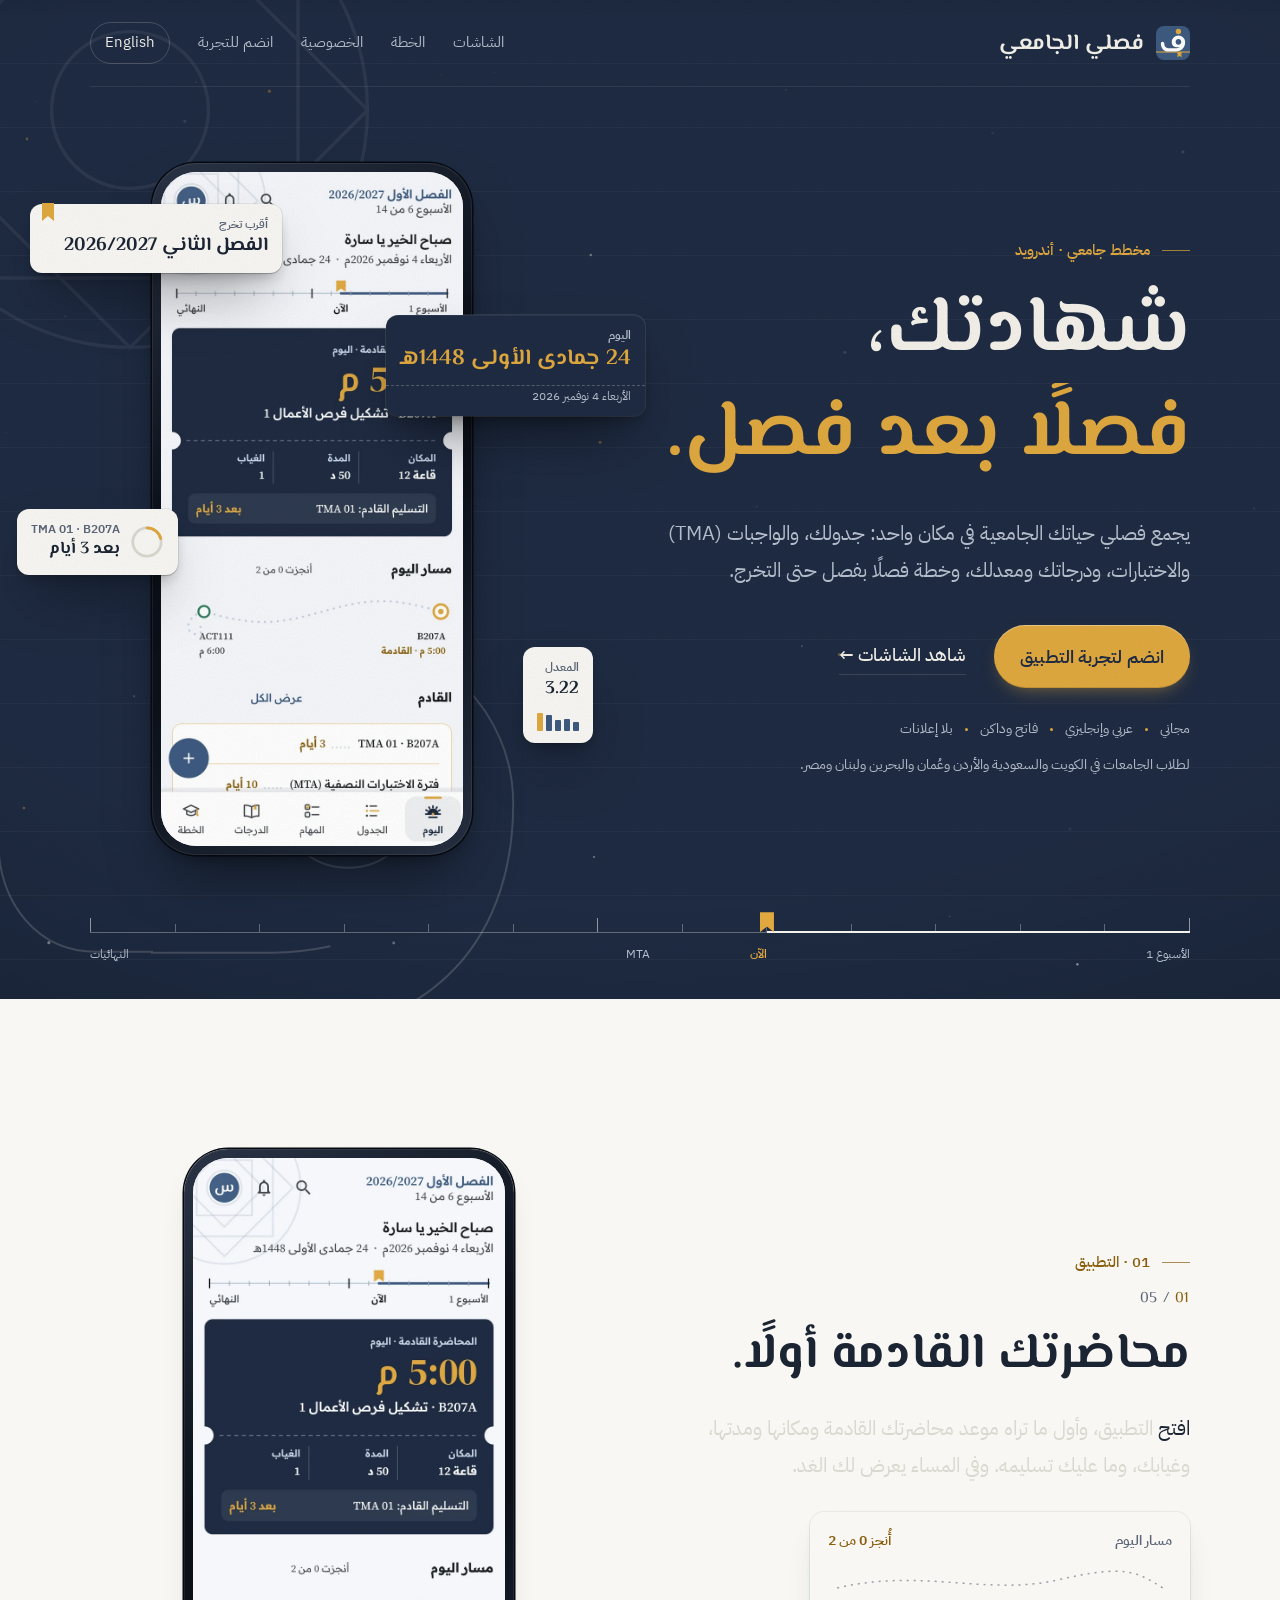
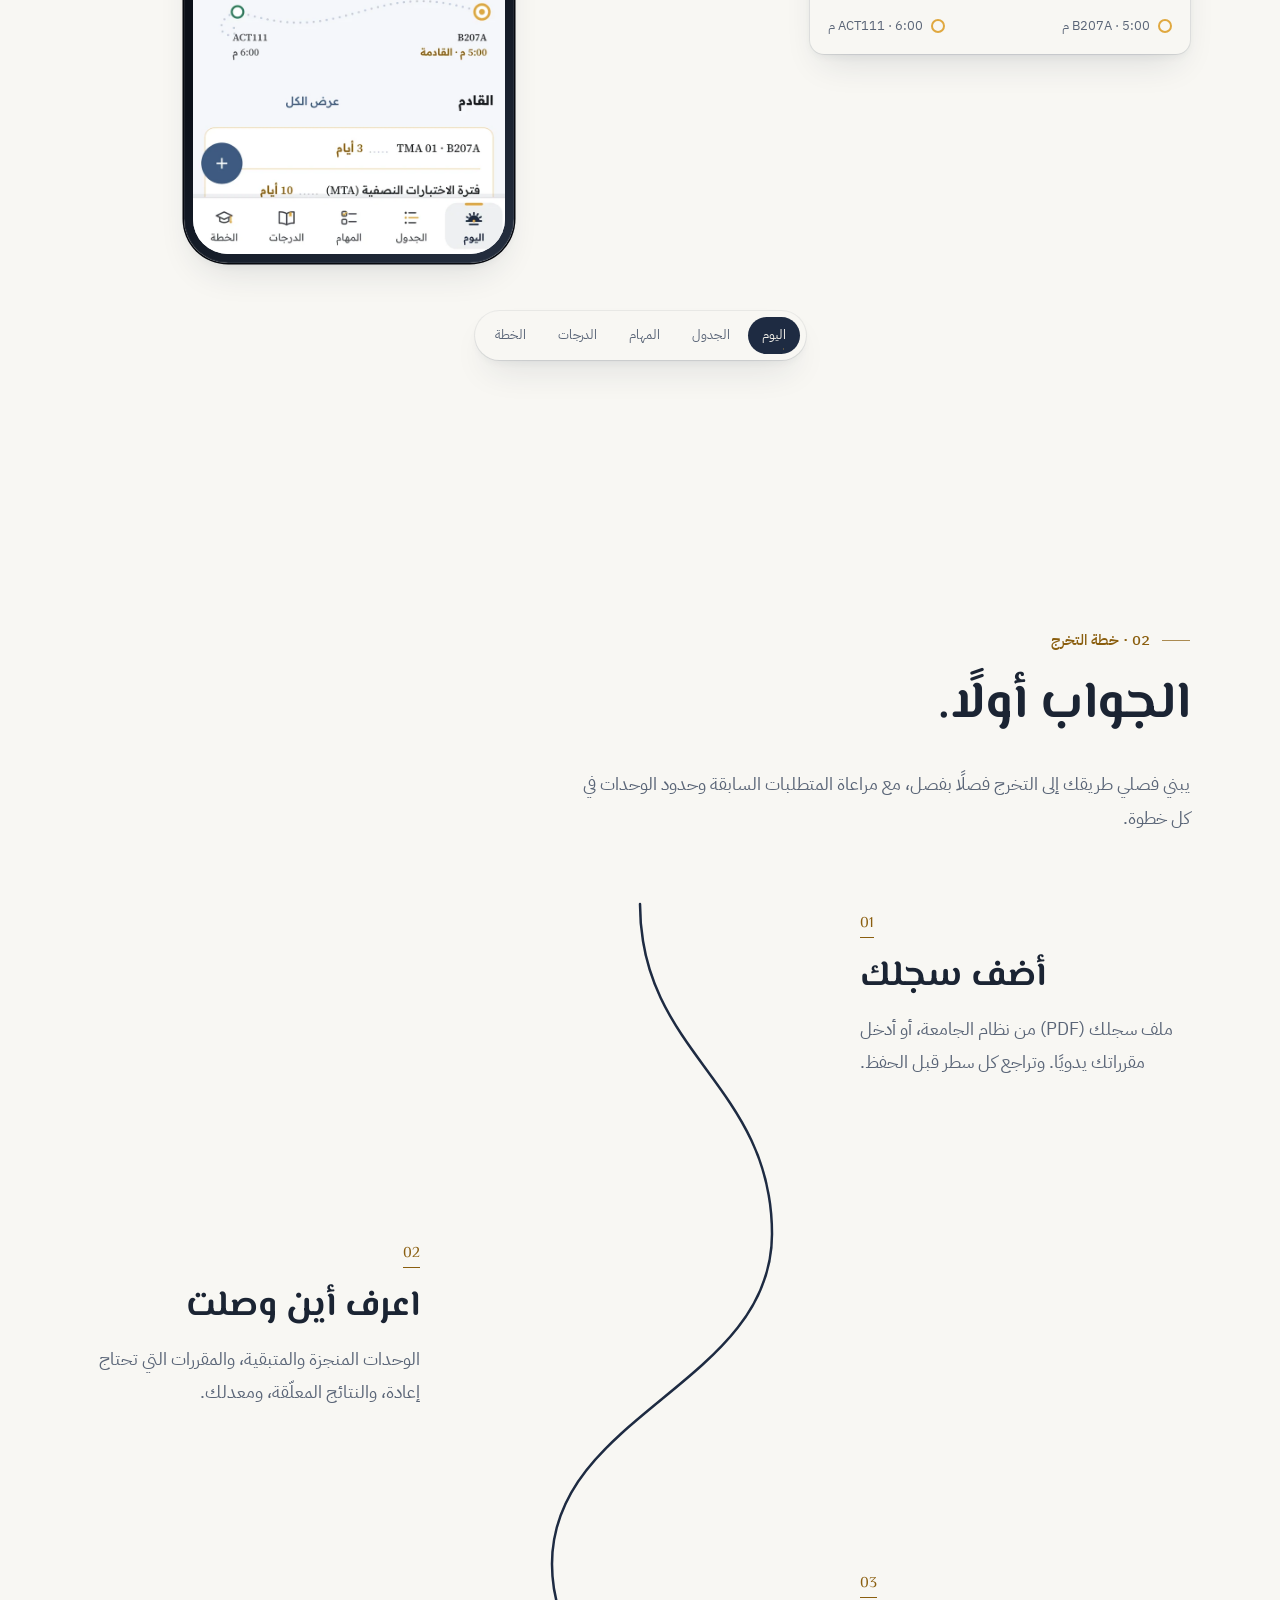
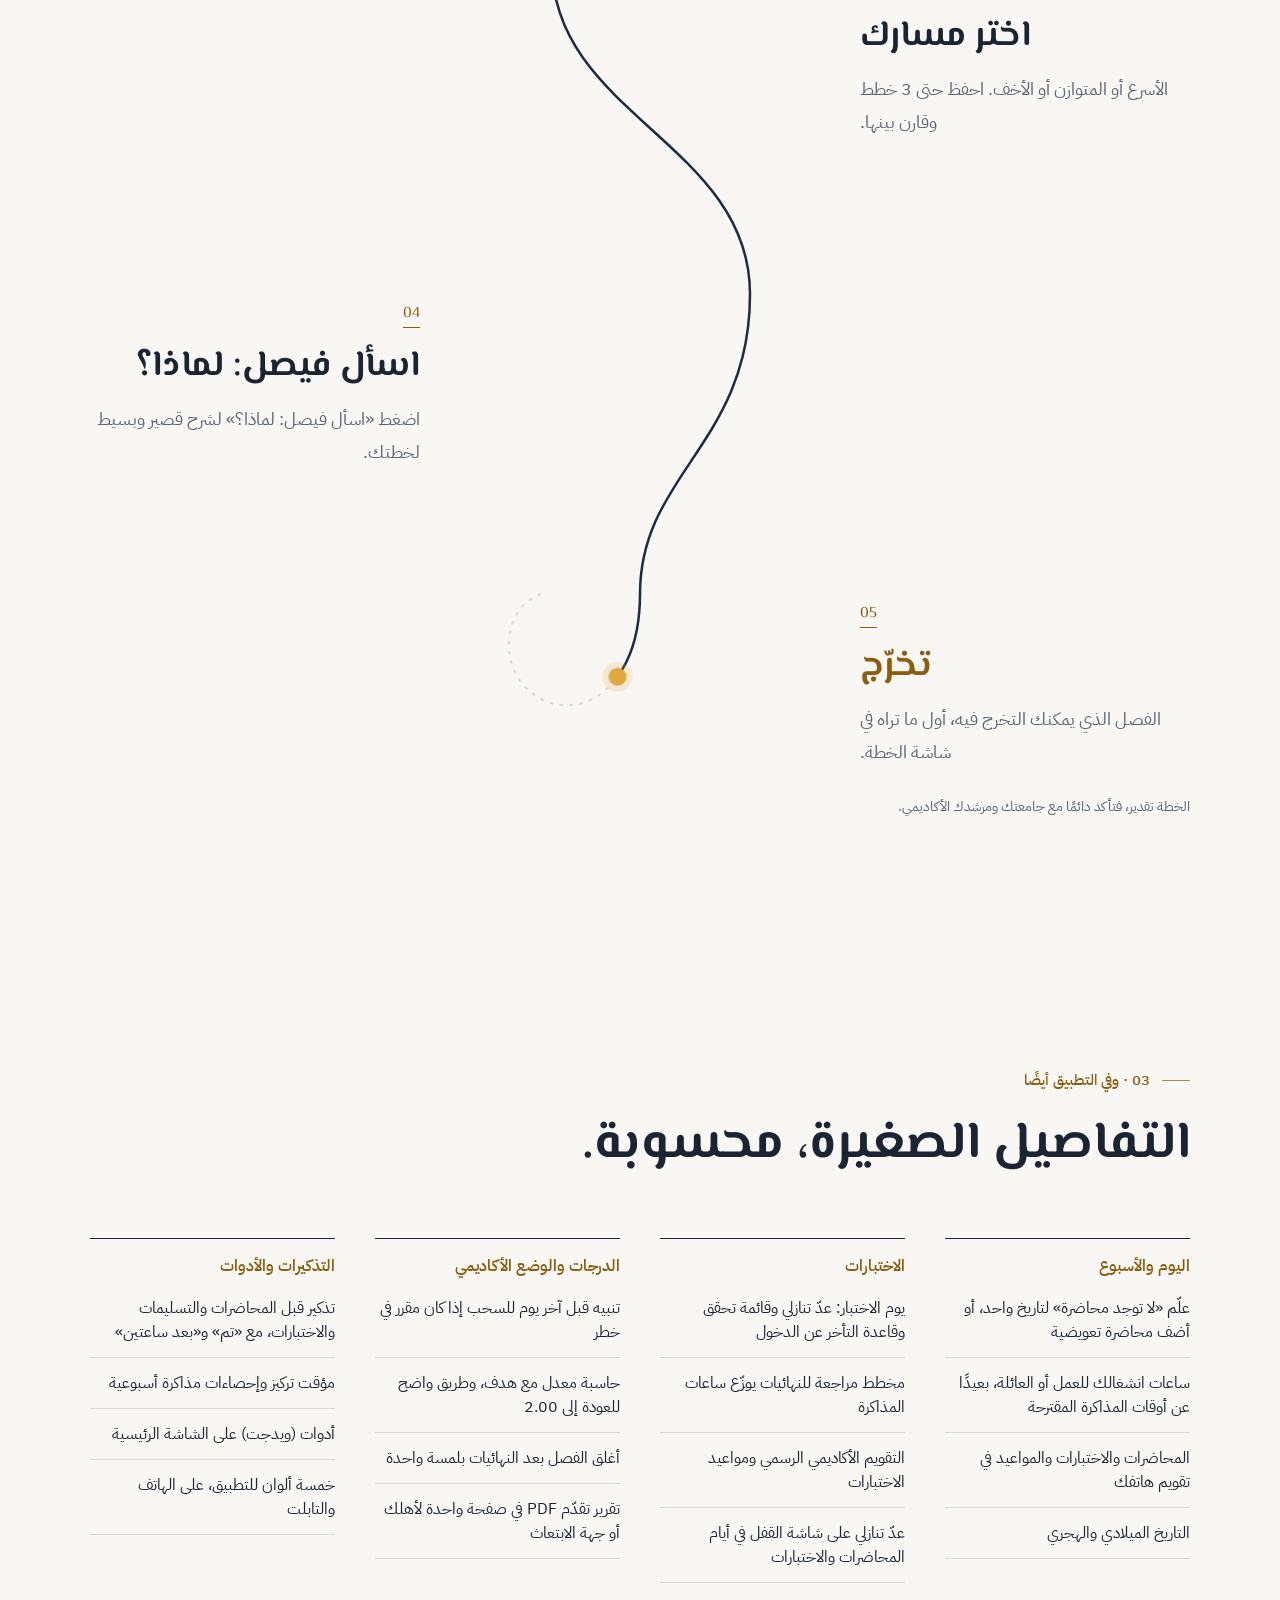
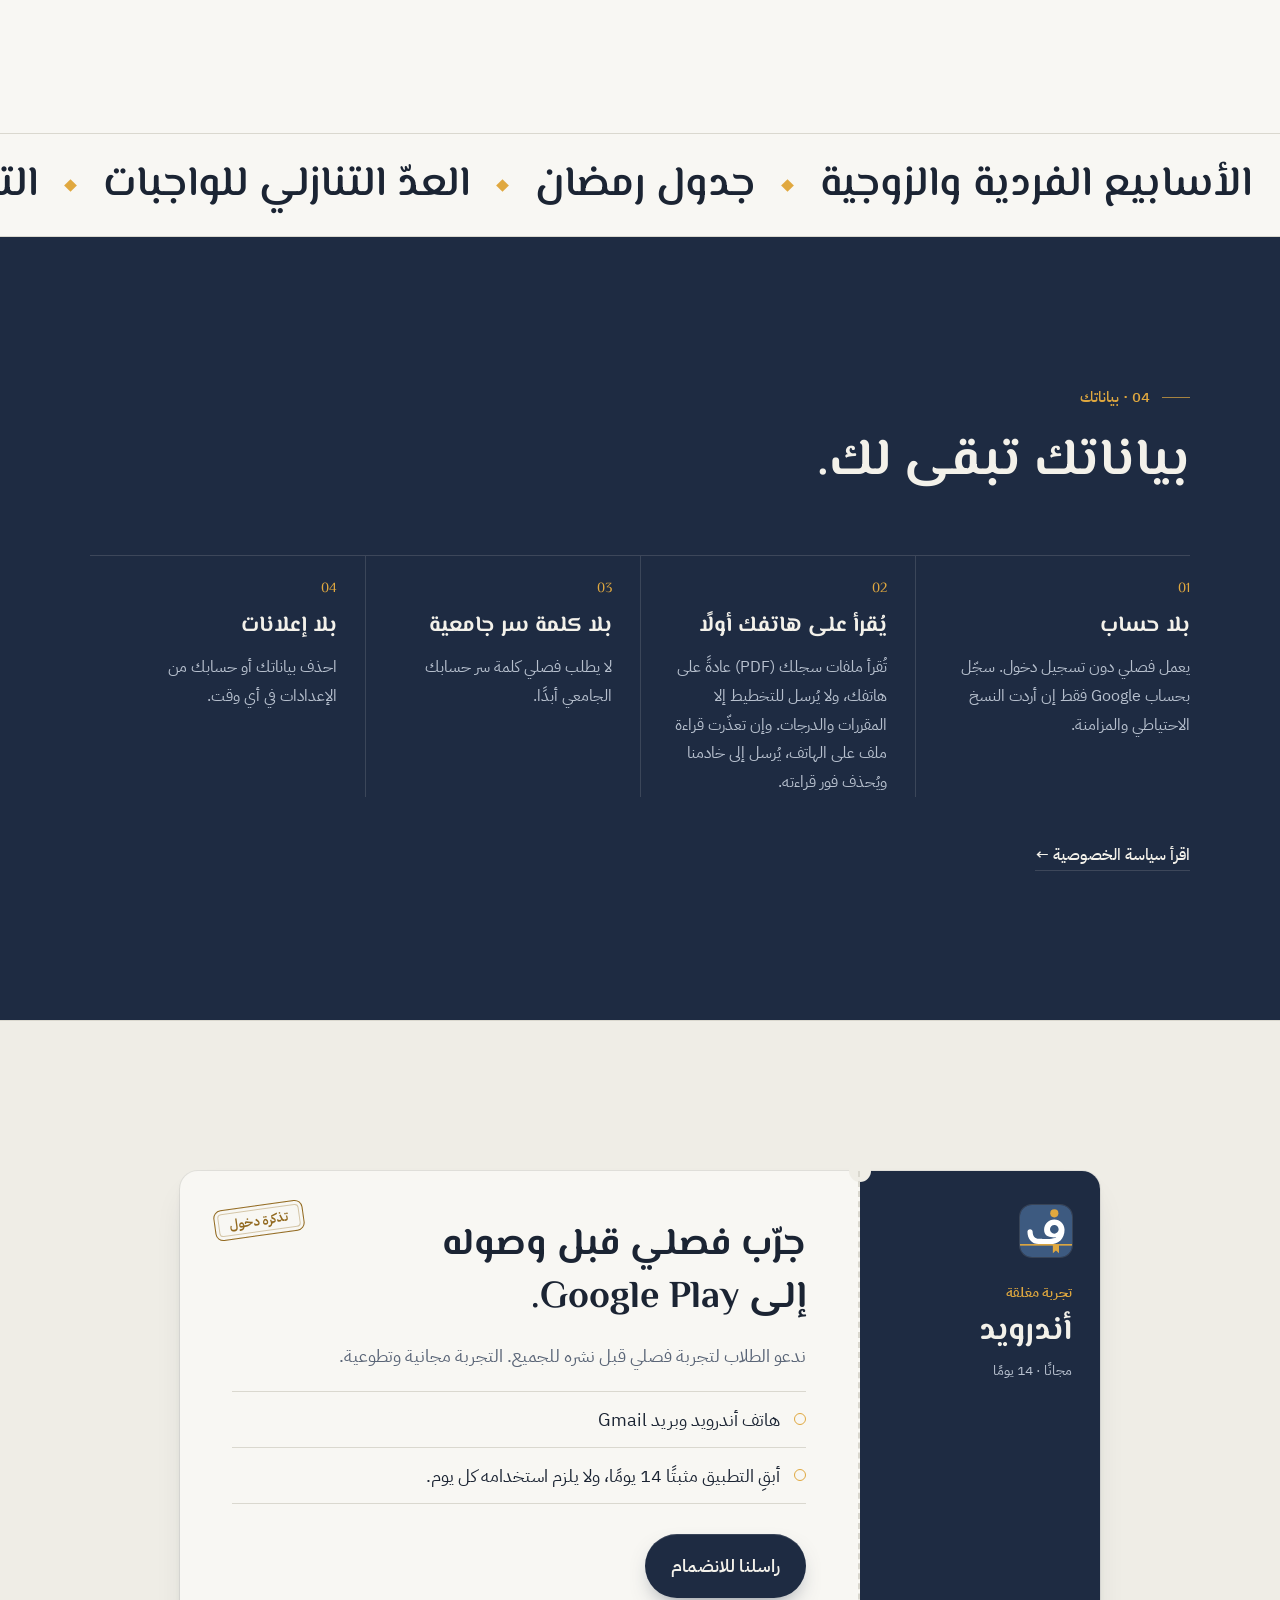
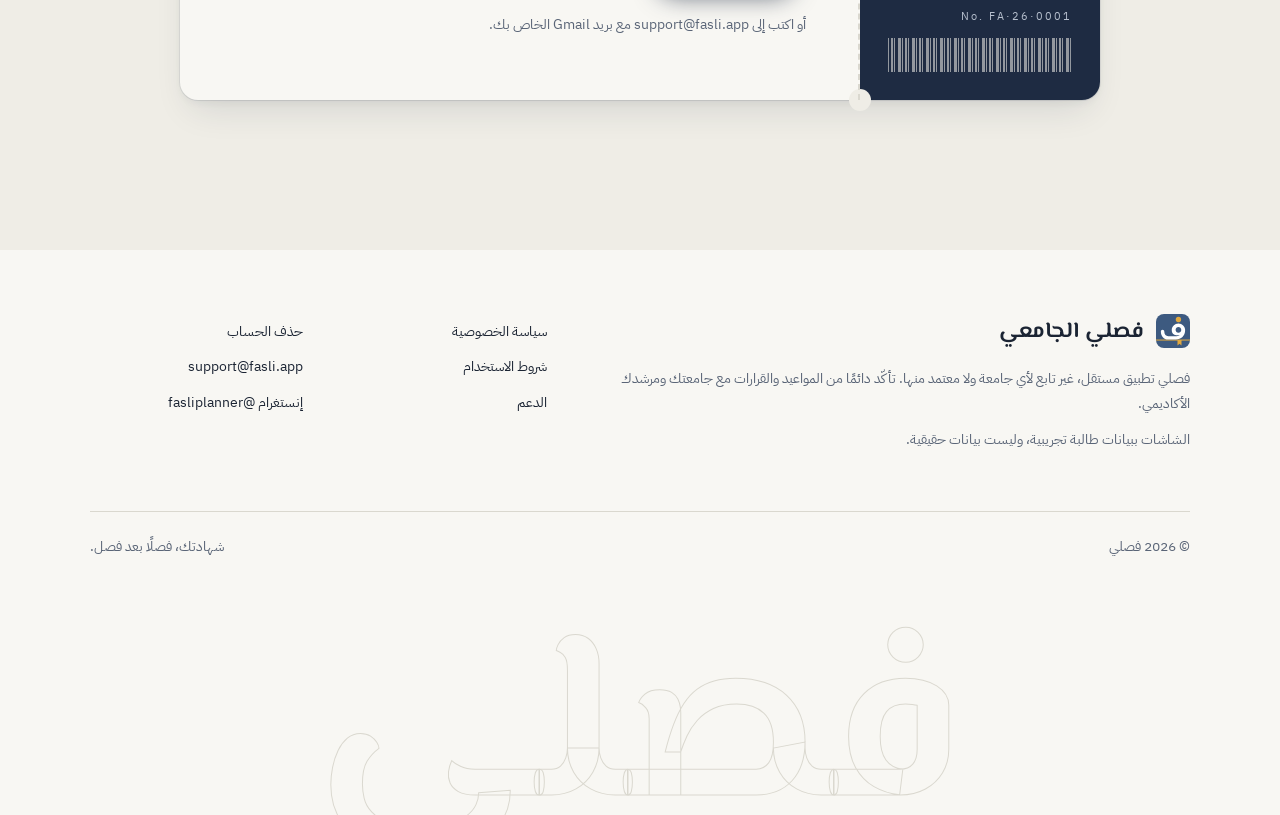
==== commit d0f4351e: "New animated site" ====
--- a/index.html
+++ b/index.html
@@ -136,12 +136,15 @@
   <div class="wrap">
     <div class="slip tear">
       <div class="stub">
+        <img class="seal" src="icon.svg" alt="" width="52" height="52">
         <span class="k">تجربة مغلقة</span>
         <span class="big">أندرويد</span>
-        <span class="k">مجانًا · 14 يومًا</span>
-        <span class="admit" aria-hidden="true">تذكرة دخول</span>
+        <span class="k2">مجانًا · 14 يومًا</span>
+        <span class="serial num">No. FA·26·0001</span>
+        <span class="barcode" aria-hidden="true"></span>
       </div>
       <div class="body">
+        <span class="admit" aria-hidden="true">تذكرة دخول</span>
         <h2>جرّب فصلي قبل وصوله إلى Google Play.</h2>
         <p>ندعو الطلاب لتجربة فصلي قبل نشره للجميع. التجربة مجانية وتطوعية.</p>
         <ul><li>هاتف أندرويد وبريد Gmail</li><li>أبقِ التطبيق مثبتًا 14 يومًا، ولا يلزم استخدامه كل يوم.</li></ul>
@@ -164,6 +167,7 @@
       <ul><li><a href="privacy/#ar">سياسة الخصوصية</a></li><li><a href="terms/#ar">شروط الاستخدام</a></li><li><a href="support/#ar">الدعم</a></li><li><a href="delete-account/#ar">حذف الحساب</a></li><li><a href="mailto:support@fasli.app">support@fasli.app</a></li><li><a href="https://www.instagram.com/fasliplanner/">إنستغرام @fasliplanner</a></li></ul>
     </div>
     <div class="base"><span>© 2026 فصلي</span><span>شهادتك، فصلًا بعد فصل.</span></div>
+    <div class="mega" aria-hidden="true">فصلي</div>
   </div>
 </footer>
 <script src="app.js" defer></script>
--- a/motion.css
+++ b/motion.css
@@ -274,7 +274,6 @@
 }
 @media (max-height:760px) and (max-width:960px){
   .story-grid{padding-block:70px 96px;gap:12px}
-  .story-stage{height:calc(var(--vh) * .34)}
   .days{margin-top:8px}.days li{gap:3px}
   .chap .fill{-webkit-line-clamp:3}
   .inst .big{margin:2px 0 6px}.inst .big .num{font-size:30px}
@@ -333,3 +332,156 @@
   .fa-line{display:none}
 }
 @media (prefers-contrast:more) and (prefers-color-scheme:dark){:root{--muted:#D5DAE2;--rule:#6E7684}}
+
+/* ---------- story plays by itself (not scroll-pinned) ---------- */
+.story{height:auto;padding-block:110px 96px}
+.story-pin{position:relative;top:auto;height:auto;overflow:visible;display:block}
+.rail{position:relative;bottom:auto;left:auto;transform:none;margin:48px auto 0;width:max-content;max-width:calc(100% - 32px)}
+.rail-mark::after{content:"";position:absolute;inset-inline:16px;bottom:4px;height:2px;border-radius:1px;background:var(--gold);transform-origin:left;transform:scaleX(var(--t,0))}
+[dir=rtl] .rail-mark::after{transform-origin:right}
+@media (prefers-reduced-motion:reduce){.rail-mark::after{display:none}}
+@media (max-width:960px){
+  .story{padding-block:80px 64px}
+  .story-grid{height:auto;padding-block:0;grid-template-rows:auto auto;gap:22px}
+  .story-copy{height:auto}
+  .story-copy .eyebrow{display:flex}
+  .chaps{position:relative;inset:auto;min-height:410px}
+  .story-stage{height:min(430px,52vh)}
+  .rail{margin-top:28px}
+}
+@media (max-width:380px){.chaps{min-height:440px}}
+
+/* =========================================================
+   PREMIUM PASS (4 Nov): grain, hairlines, layered depth,
+   spring motion, ticket redesign, footer wordmark
+   ========================================================= */
+:root{
+  --spring:cubic-bezier(.2,.8,.2,1);
+  --ring:0 0 0 1px rgba(30,43,66,.07);
+  --lift:0 1px 1px rgba(30,43,66,.04),0 4px 8px -2px rgba(30,43,66,.06),0 18px 36px -12px rgba(30,43,66,.14);
+  --lift-dark:0 1px 1px rgba(0,0,0,.2),0 8px 16px -6px rgba(0,0,0,.35),0 30px 60px -20px rgba(0,0,0,.55);
+  --hi:inset 0 1px 0 rgba(255,255,255,.06);
+}
+@supports (transition-timing-function:linear(0,1)){
+  :root{--spring:linear(0,.06 2.4%,.33 7.6%,.76 15.6%,.95 21.4%,1.03 27.5%,1.04 31.3%,1.03 36%,1.004 47.5%,.997 58%,1)}
+}
+/* film grain: tactile paper, static, very faint */
+body::after{content:"";position:fixed;inset:0;z-index:40;pointer-events:none;opacity:.045;mix-blend-mode:multiply;
+  background-image:url("data:image/svg+xml,%3Csvg xmlns='http://www.w3.org/2000/svg' width='160' height='160'%3E%3Cfilter id='n'%3E%3CfeTurbulence type='fractalNoise' baseFrequency='.9' numOctaves='2' stitchTiles='stitch'/%3E%3CfeColorMatrix values='0 0 0 0 0 0 0 0 0 0 0 0 0 0 0 0 0 0 .9 0'/%3E%3C/filter%3E%3Crect width='100%25' height='100%25' filter='url(%23n)'/%3E%3C/svg%3E")}
+@media (prefers-color-scheme:dark){body::after{mix-blend-mode:screen;opacity:.035;filter:invert(1)}}
+@media (prefers-reduced-transparency:reduce),(prefers-contrast:more){body::after{display:none}}
+
+/* type: tighter display, calmer body */
+h1,h2,h3{letter-spacing:-.018em;font-kerning:normal}
+:lang(ar) h1,:lang(ar) h2,:lang(ar) h3{letter-spacing:0}
+.hero h1{letter-spacing:-.028em}
+:lang(ar) .hero h1{letter-spacing:0}
+.lede{max-width:34em}
+h2{margin-bottom:26px}
+.eyebrow{font-weight:500;letter-spacing:.2em}
+:lang(ar) .eyebrow{letter-spacing:0}
+
+/* more air */
+section{padding-block:150px}
+.story{padding-block:150px 120px}
+.route-sec{padding-bottom:100px}
+@media (max-width:960px){section{padding-block:96px}.story{padding-block:96px 72px}}
+
+/* hero: vignette and calmer rules */
+.hero::before{background:repeating-linear-gradient(to bottom,transparent 0 63px,rgba(243,241,234,.035) 63px 64px),radial-gradient(120% 90% at 50% 40%,transparent 55%,rgba(0,0,0,.28))}
+.top{border-bottom-color:rgba(243,241,234,.09)}
+
+/* buttons: crafted, not flat */
+.btn{border-radius:999px;padding:15px 26px;box-shadow:inset 0 1px 0 rgba(255,255,255,.35),inset 0 -1px 0 rgba(0,0,0,.12),0 8px 20px -10px rgba(224,168,63,.65);letter-spacing:.005em}
+.btn:hover{background:#E8B24C}
+.slip .btn{box-shadow:inset 0 1px 0 rgba(255,255,255,.12),0 10px 24px -12px rgba(30,43,66,.7)}
+.btn-sm{padding:9px 18px;box-shadow:inset 0 1px 0 rgba(255,255,255,.35)}
+.top nav .lang{border-color:rgba(243,241,234,.2)}
+
+/* phone: machined edge */
+.phone{background:linear-gradient(145deg,#2A3446,#0B1019 40%,#0B1019 60%,#252F40);
+  box-shadow:0 0 0 1px rgba(255,255,255,.07) inset,0 0 0 1.5px #06090F,var(--lift-dark)}
+.split .phone,.story-phone{box-shadow:0 0 0 1px rgba(255,255,255,.07) inset,0 0 0 1.5px #06090F,var(--lift)}
+@media (max-width:960px){.story-stage .phone{box-shadow:0 0 0 1px rgba(255,255,255,.07) inset,0 0 0 1.5px #06090F,var(--lift)}}
+
+/* cards and instruments: hairline + layered depth */
+.fcard{border:0;box-shadow:var(--ring),var(--lift-dark);border-radius:12px}
+.fcard.c1{box-shadow:0 0 0 1px rgba(243,241,234,.1),var(--hi),var(--lift-dark)}
+.inst{border:0;box-shadow:var(--ring),var(--lift);border-radius:14px}
+.rail{border:0;box-shadow:var(--ring),var(--lift)}
+@media (prefers-color-scheme:dark){.inst,.rail{box-shadow:0 0 0 1px rgba(243,241,234,.08),var(--hi),var(--lift-dark);background:var(--paper-2)}}
+@media (prefers-contrast:more){.fcard,.inst,.rail{box-shadow:none;border:1.5px solid var(--text)}}
+
+/* spring: things settle from where they start */
+.chap{transition:opacity .45s ease,transform .9s var(--spring)}
+.story-phone img{transition:opacity .5s ease,transform .9s var(--spring)}
+.rail-mark{transition:left .6s var(--spring),width .6s var(--spring)}
+.stamp{transition:transform .7s var(--spring),opacity .15s}
+.station{transition:opacity .6s ease,transform .8s var(--spring)}
+.rise{transition:opacity .9s ease,transform 1s var(--spring)}
+.days li{transition:background .3s,border-color .3s,color .3s,transform .5s var(--spring)}
+.days li.on{transform:translateY(-3px)}
+.inst-path li.ok .dot{animation:tick .5s var(--spring)}
+@keyframes tick{from{transform:scale(.4)}to{transform:none}}
+
+/* sticky bar: content fades under it */
+.bar-top{background:rgba(22,32,47,.86);-webkit-backdrop-filter:blur(8px);backdrop-filter:blur(8px)}
+.bar-top::after{content:"";position:absolute;inset-inline:0;top:100%;height:22px;pointer-events:none;background:linear-gradient(rgba(22,32,47,.18),transparent)}
+@media (prefers-reduced-transparency:reduce){.bar-top{background:var(--ink-2)}.bar-top::after{display:none}}
+
+/* section joins: small 8-point star on the rule */
+.marquee{position:relative}
+.cat h3{border-top-width:1px}
+
+/* ---------- ticket, redesigned ---------- */
+.join{background:var(--paper-2)}
+.slip{grid-template-columns:240px minmax(0,1fr);border:0;border-radius:18px;background:var(--paper);box-shadow:var(--ring),var(--lift);overflow:visible}
+.slip .stub{padding:34px 28px 28px;border-inline-end:0;display:flex;flex-direction:column;align-items:flex-start;gap:0;justify-content:flex-start;
+  background:var(--ink);color:var(--on-ink);border-start-start-radius:18px;border-end-start-radius:18px;position:relative}
+.slip .stub::before,.slip .stub::after{inset-inline-end:-11px;width:22px;height:22px;background:var(--paper-2);border:0;clip-path:none;box-shadow:none}
+.slip .stub::before{top:-11px}
+.slip .stub::after{bottom:-11px}
+.slip .seal{width:52px;height:52px;border-radius:12px;box-shadow:0 0 0 1px rgba(243,241,234,.12);margin-bottom:26px}
+.slip .stub .k{color:var(--gold);margin-bottom:8px}
+.slip .stub .big{font-size:40px;color:var(--on-ink);opacity:1!important;margin-bottom:6px}
+:lang(ar) .slip .stub .big{font-size:32px}
+.slip .stub .k2{font-size:14px;color:var(--on-ink-muted)}
+.slip .serial{margin-top:auto;padding-top:28px;font-size:11px;letter-spacing:.18em;color:var(--on-ink-muted)}
+.slip .barcode{display:block;width:100%;height:34px;margin-top:10px;opacity:.55;
+  background:repeating-linear-gradient(90deg,var(--on-ink) 0 1px,transparent 1px 3px,var(--on-ink) 3px 5px,transparent 5px 6px,var(--on-ink) 6px 7px,transparent 7px 10px,var(--on-ink) 10px 13px,transparent 13px 14px)}
+[dir] .slip.torn .stub{transform:none}
+.slip .body{position:relative;padding:48px 52px 44px;border-inline-start:2px dashed var(--rule)}
+.slip h2{max-width:calc(100% - 150px)}
+.admit{position:absolute;top:34px;inset-inline-end:34px;inset-inline-start:auto;z-index:1;
+  border:1.5px solid var(--gold-ink);color:var(--gold-ink);border-radius:8px;padding:8px 14px;font:600 11px/1 var(--sans);letter-spacing:.22em;
+  transform:rotate(-8deg) scale(1.8);opacity:0;transition:transform .7s var(--spring) .45s,opacity .15s .45s;
+  box-shadow:inset 0 0 0 3px var(--paper),inset 0 0 0 4px rgba(138,94,14,.35)}
+:lang(ar) .admit{letter-spacing:0;font-size:13px}
+.slip.torn .admit{transform:rotate(-8deg) scale(1);opacity:.92}
+.slip .stub .admit{display:none}
+@media (max-width:720px){
+  .slip{grid-template-columns:1fr}
+  .slip .stub{border-radius:18px 18px 0 0;flex-direction:row;flex-wrap:wrap;align-items:center;gap:6px 14px;padding:24px}
+  .slip .seal{width:44px;height:44px;margin:0}
+  .slip .stub .k{margin:0;width:calc(100% - 60px)}
+  .slip .stub .big{font-size:32px;margin:0}
+  .slip .serial{margin:0;padding:0;width:100%}
+  .slip .barcode{height:24px;margin-top:4px}
+  .slip .stub::before{top:auto;bottom:-11px;inset-inline-start:-11px;inset-inline-end:auto}
+  .slip .stub::after{bottom:-11px;inset-inline-end:-11px}
+  .slip .body{border-inline-start:0;border-top:2px dashed var(--rule);padding:34px 24px 30px}
+  .slip h2{max-width:none;padding-top:44px}
+  .admit{top:24px;inset-inline-end:22px}
+}
+
+/* ---------- footer wordmark ---------- */
+footer{overflow:hidden;padding-bottom:0}
+.mega{font:400 clamp(96px,19vw,270px)/.78 var(--display);letter-spacing:-.04em;text-align:center;color:transparent;
+  -webkit-text-stroke:1px var(--rule);margin-top:12px;transform:translateY(12%);user-select:none}
+:lang(ar) .mega{font-family:"El Messiri",serif;font-weight:700;letter-spacing:0;line-height:1;transform:translateY(18%)}
+@media (prefers-contrast:more){.mega{-webkit-text-stroke-color:var(--text)}}
+/* never scroll sideways (RTL overflow from decorative layers) */
+html,body{overflow-x:hidden}
+@supports (overflow:clip){html,body{overflow-x:clip}}
+.skip{max-width:calc(100vw - 24px)}
+@media (prefers-color-scheme:dark){.slip .stub{background:#26354F}}
